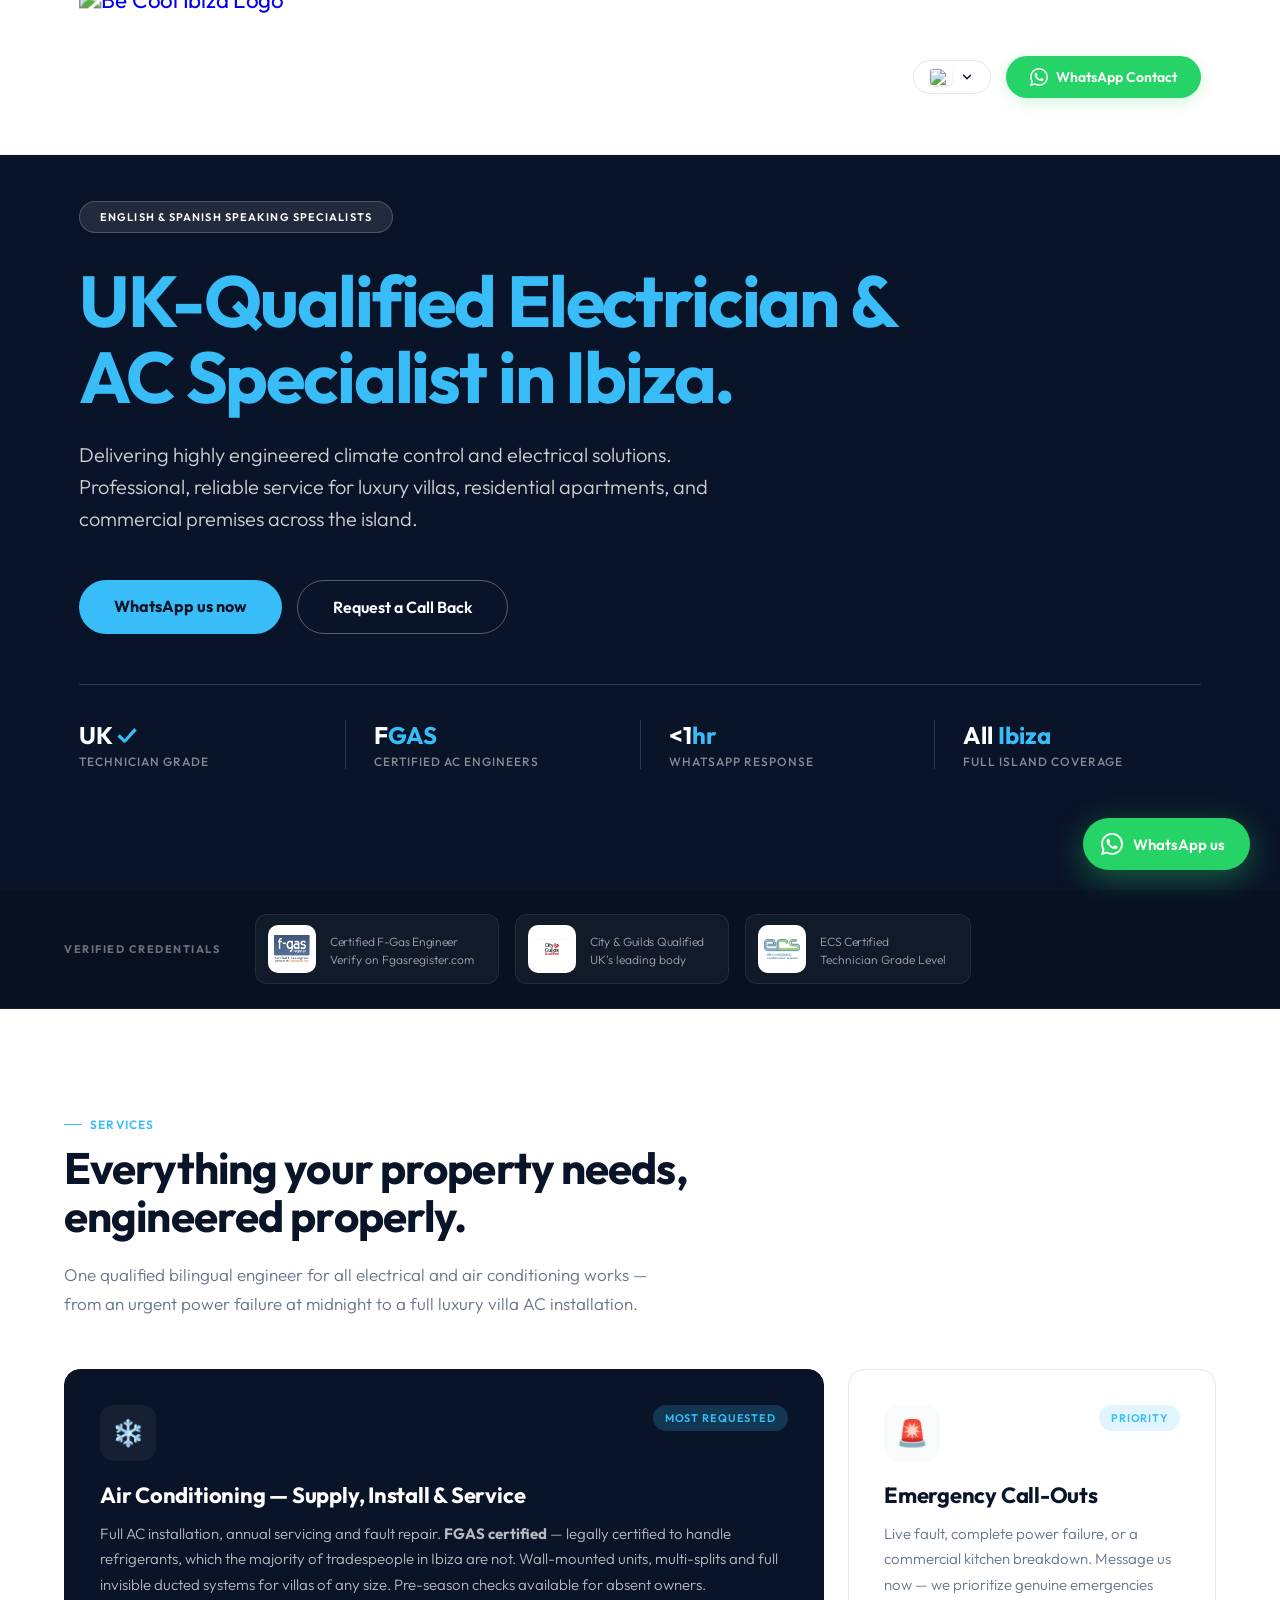
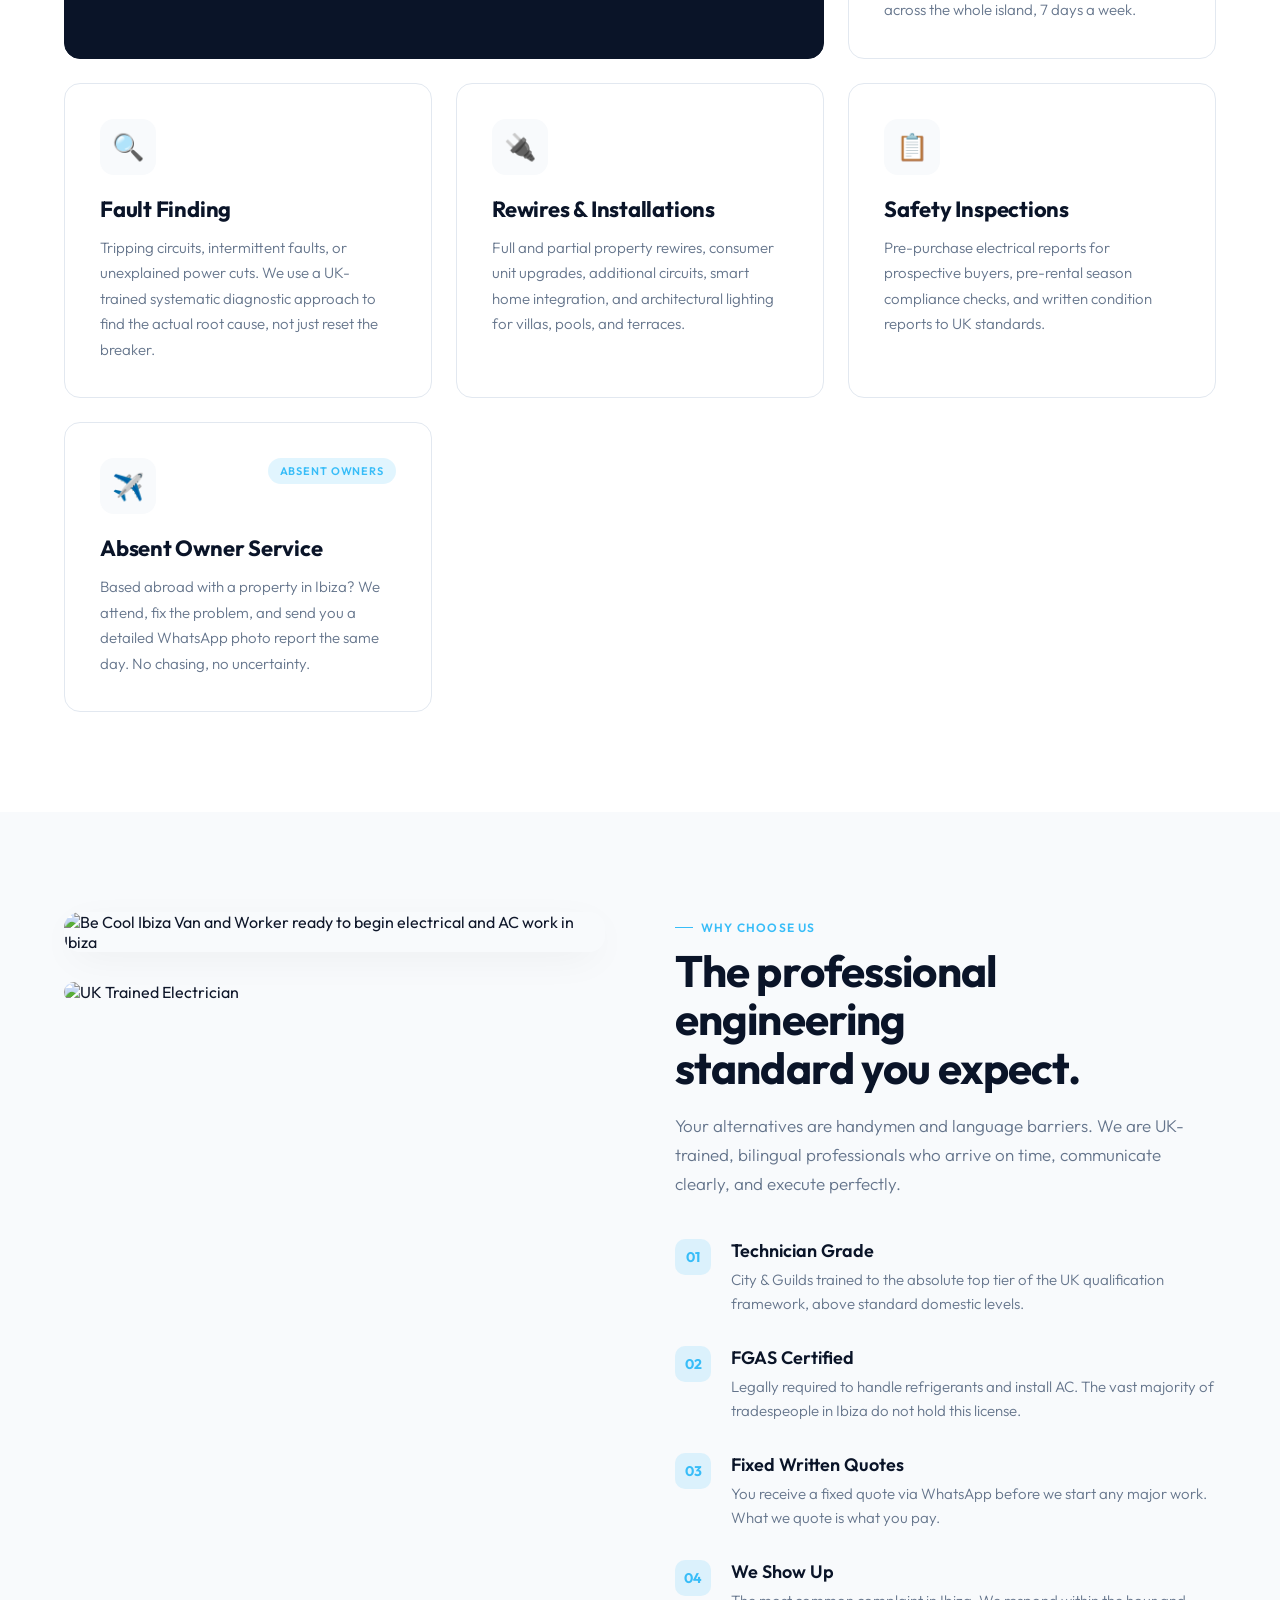
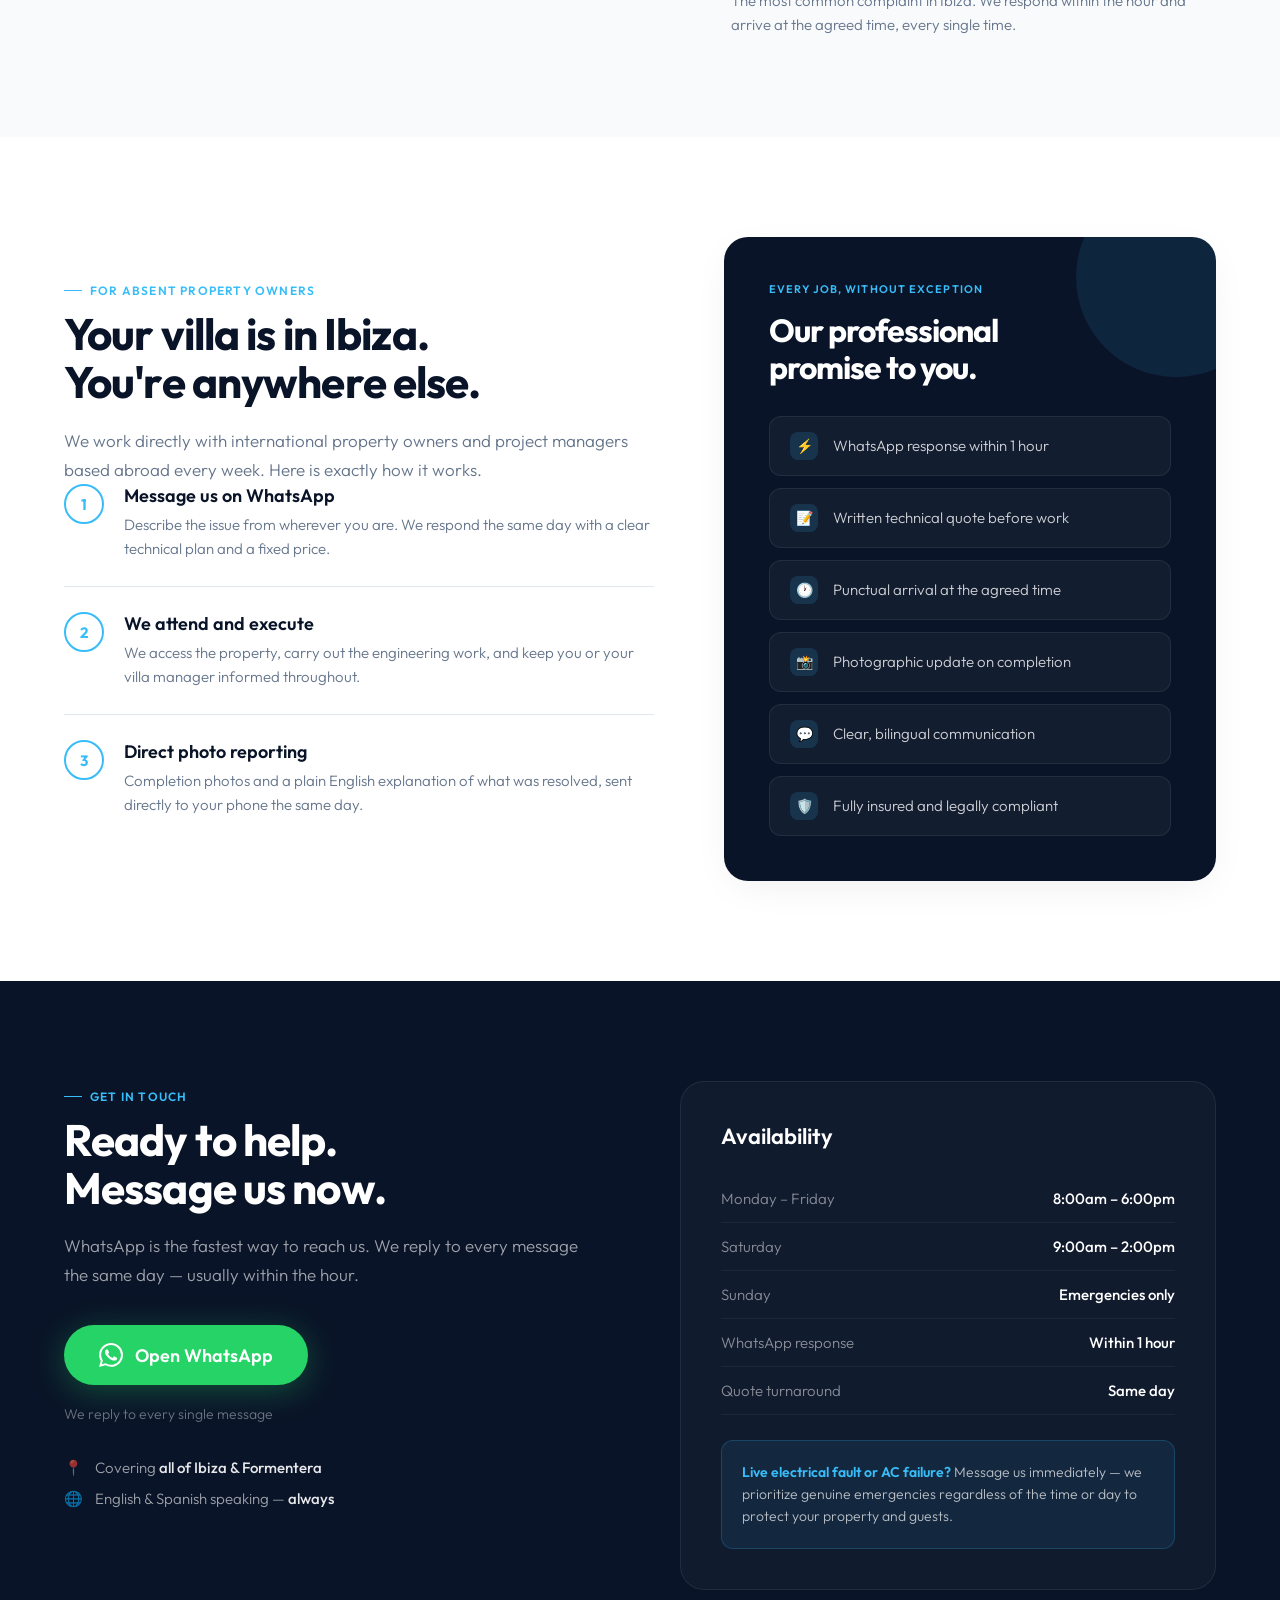
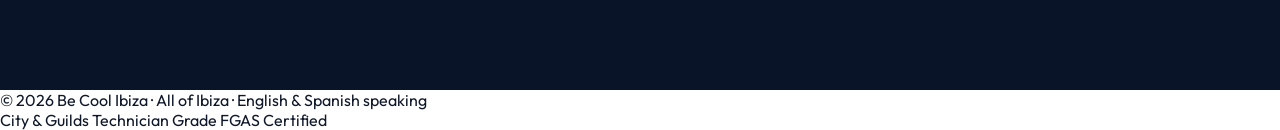
==== index.html @ 6aacf399 "Add files via upload" ====
<!DOCTYPE html>
<html lang="en">
<head>
<meta charset="UTF-8">
<meta name="viewport" content="width=device-width, initial-scale=1.0">
<meta name="description" content="UK-qualified electrician and FGAS-certified air conditioning specialist in Ibiza. English and Spanish speaking. Villas, apartments, commercial. Emergency call-outs 7 days.">
<title>Be Cool Ibiza | Professional AC & Electrical Specialists</title>
<link rel="icon" href="data:image/svg+xml,<svg xmlns=%22http://www.w3.org/2000/svg%22 viewBox=%220 0 100 100%22><text y=%22.9em%22 font-size=%2290%22>❄️</text></svg>">
<link rel="preconnect" href="https://fonts.googleapis.com">
<link rel="preconnect" href="https://fonts.gstatic.com" crossorigin>
<link href="https://fonts.googleapis.com/css2?family=Outfit:wght@300;400;500;600;700;800&display=swap" rel="stylesheet">
<style>
    *,*::before,*::after{box-sizing:border-box;margin:0;padding:0}
    :root{
        /* Premium Color Palette */
        --navy:#0A1428; 
        --blue:#1E3A8A; 
        --sky:#38BDF8; 
        --sky-light: rgba(56, 189, 248, 0.15);
        --wa:#25D366;
        --wa-dark:#1DAB56;
        --cr:#F8FAFC; 
        --tx:#0F172A; 
        --tm:#64748B; 
        --bd:#E2E8F0; 
        --r-lg: 16px;
        --sh:0 10px 40px -10px rgba(0,0,0,0.08);
    }
    html{scroll-behavior:smooth}
    body{font-family:'Outfit',sans-serif;background:#fff;color:var(--tx);-webkit-font-smoothing:antialiased;overflow-x:hidden}
    
    /* LANGUAGE TOGGLE LOGIC */
    .lang-en .es { display: none !important; }
    .lang-es .en { display: none !important; }
    
    /* Sleek Real-Image Language Dropdown */
    .lang-selector {
        position: relative;
        margin-right: 15px;
        font-size: 13px;
        font-weight: 600;
        color: var(--navy);
        user-select: none;
    }
    .lang-current {
        display: flex;
        align-items: center;
        gap: 8px;
        cursor: pointer;
        padding: 8px 16px;
        border-radius: 100px;
        border: 1px solid var(--bd);
        transition: 0.3s;
        background: transparent;
    }
    .lang-current:hover {
        background: var(--cr);
        border-color: var(--tm);
    }
    .flag-icon {
        width: 22px;
        height: 16px;
        object-fit: cover;
        border-radius: 3px;
        display: block;
        box-shadow: 0 1px 3px rgba(0,0,0,0.15);
    }
    .lang-current svg {
        width: 14px;
        height: 14px;
        transition: transform 0.3s;
    }
    .lang-selector.open .lang-current svg {
        transform: rotate(180deg);
    }
    .lang-options {
        position: absolute;
        top: calc(100% + 8px);
        right: 0;
        background: #fff;
        border: 1px solid var(--bd);
        border-radius: 12px;
        box-shadow: 0 10px 25px rgba(0,0,0,0.08);
        overflow: hidden;
        opacity: 0;
        pointer-events: none;
        transform: translateY(-10px);
        transition: all 0.3s cubic-bezier(0.16, 1, 0.3, 1);
        min-width: 135px;
        z-index: 300;
    }
    .lang-selector.open .lang-options {
        opacity: 1;
        pointer-events: auto;
        transform: translateY(0);
    }
    .lang-options div {
        padding: 12px 18px;
        cursor: pointer;
        transition: 0.2s;
        display: flex;
        align-items: center;
        gap: 10px;
        font-size: 14px;
    }
    .lang-options div:hover {
        background: var(--cr);
        color: var(--sky);
    }
    
    /* Clean Premium Header */
    nav{position:fixed;top:0;left:0;right:0;z-index:200;background:#FFFFFF;border-bottom:1px solid rgba(0,0,0,0.05)}
    .ni{max-width:1250px;margin:0 auto;display:flex;align-items:center;justify-content:space-between;padding:12px 5%}
    
    .lg{display:flex;align-items:center;text-decoration:none;}
    .logo-img {
        height: 130px; 
        width: auto; 
        object-fit: contain; 
        transform: scale(1.4); 
        transform-origin: left center;
    }
    
    .nr {display: flex; align-items: center;}
    .nw{display:flex;align-items:center;gap:8px;background:var(--wa);color:#fff;font-size:14px;font-weight:600;padding:12px 24px;border-radius:100px;text-decoration:none;transition:0.3s;box-shadow:0 4px 15px rgba(37,211,102,0.2)}
    .nw:hover{transform:translateY(-2px); box-shadow:0 6px 20px rgba(37,211,102,0.3)}

    /* Cinematic Hero */
    .hero{position:relative;min-height:90vh;display:flex;align-items:center;overflow:hidden;margin-top:80px;background:var(--navy)}
    .hbg{position:absolute;inset:0;background-image:url('image_aee2d7.png');background-size:cover;background-position:center}
    .hbg::after{content:'';position:absolute;inset:0;background:linear-gradient(to right, rgba(10,20,40,0.95) 0%, rgba(10,20,40,0.5) 100%)}
    .hc{position:relative;z-index:2;max-width:1250px;margin:0 auto;width:100%;padding:60px 5%}
    
    .pill{display:inline-flex;align-items:center;gap:10px;background:rgba(255,255,255,0.1);border:1px solid rgba(255,255,255,0.2);backdrop-filter:blur(10px);border-radius:100px;padding:8px 20px;font-size:11px;font-weight:600;letter-spacing:.1em;text-transform:uppercase;color:#fff;margin-bottom:30px}
    h1{font-size:clamp(40px,6vw,72px);font-weight:700;line-height:1.05;color:#fff;letter-spacing:-.03em;margin-bottom:24px;max-width:850px}
    h1 span{color:var(--sky)}
    .hs{font-size:20px;color:rgba(255,255,255,0.8);font-weight:300;max-width:650px;line-height:1.6;margin-bottom:45px}
    
    .hero-ctas {display: flex; gap: 15px; flex-wrap: wrap;}
    .btn-primary {background: var(--sky); color: var(--navy); padding: 16px 35px; border-radius: 100px; font-weight: 700; font-size: 16px; text-decoration: none; transition: 0.3s;}
    .btn-primary:hover {background: #fff; transform: translateY(-2px);}
    .btn-secondary {background: transparent; border: 1px solid rgba(255,255,255,0.3); color: #fff; padding: 16px 35px; border-radius: 100px; font-weight: 600; font-size: 16px; text-decoration: none; transition: 0.3s; cursor: pointer;}
    .btn-secondary:hover {background: rgba(255,255,255,0.1); border-color: #fff;}

    .hero-stats{display:flex;flex-wrap:wrap;border-top:1px solid rgba(255,255,255,0.15);padding-top:35px;margin-top:50px;}
    .hstat{flex:1;min-width:130px;padding-right:28px;margin-right:28px;border-right:1px solid rgba(255,255,255,0.15)}
    .hstat:last-child{border-right:none;margin-right:0;padding-right:0}
    .hstat-n{font-size:24px;font-weight:700;color:#fff;margin-bottom:4px}
    .hstat-n span{color:var(--sky)}
    .hstat-l{font-size:12px;color:rgba(255,255,255,0.5);text-transform: uppercase;letter-spacing: 1px;font-weight:500;}

    /* CREDENTIALS STRIP */
    .credentials-strip {
        background: #081121;
        border-bottom: 1px solid rgba(255,255,255,0.05);
        padding: 24px 5%;
    }
    .credentials-inner {
        max-width: 1250px;
        margin: 0 auto;
        display: flex;
        align-items: center;
        gap: 35px;
    }
    .cred-label {
        font-size: 11px;
        font-weight: 700;
        color: rgba(255,255,255,0.4);
        letter-spacing: 1.5px;
        text-transform: uppercase;
        flex-shrink: 0;
    }
    .cred-boxes {
        display: flex;
        gap: 16px;
        flex-wrap: wrap;
    }
    .cred-box {
        display: flex;
        align-items: center;
        gap: 14px;
        background: rgba(255,255,255,0.04);
        border: 1px solid rgba(255,255,255,0.08);
        border-radius: 12px;
        padding: 10px 24px 10px 12px;
        text-decoration: none;
        transition: 0.3s;
    }
    a.cred-box:hover {
        background: rgba(255,255,255,0.08);
        border-color: rgba(255,255,255,0.2);
    }
    .cred-icon-wrap {
        width: 48px;
        height: 48px;
        background: #fff;
        border-radius: 10px;
        display: flex;
        align-items: center;
        justify-content: center;
        overflow: hidden;
        padding: 6px;
        flex-shrink: 0;
    }
    .cred-icon-wrap img {
        width: 100%;
        height: 100%;
        object-fit: contain;
    }
    .cred-text {
        display: flex;
        flex-direction: column;
        justify-content: center;
    }
    .cred-text strong {
        color: #fff;
        font-size: 15px;
        font-weight: 700;
        margin-bottom: 2px;
        letter-spacing: -0.3px;
    }
    .cred-text span {
        color: rgba(255,255,255,0.6);
        font-size: 12px;
        font-weight: 300;
    }

    /* Sections */
    .section{padding:100px 5%}
    .section-inner{max-width:1250px;margin:0 auto}
    .stag{display:inline-flex;align-items:center;gap:8px;font-size:12px;font-weight:600;letter-spacing:.1em;text-transform:uppercase;color:var(--sky);margin-bottom:12px}
    .stag::before{content:'';width:18px;height:1px;background:var(--sky)}
    h2{font-size:clamp(32px,4vw,44px);font-weight:700;color:var(--navy);line-height:1.1;letter-spacing:-.02em;margin-bottom:20px}
    .slead{font-size:17px;color:var(--tm);font-weight:300;line-height:1.7;max-width:600px;margin-bottom:50px}

    /* Specific Services Grid */
    .services-grid{display:grid;grid-template-columns:repeat(auto-fit,minmax(300px,1fr));gap:24px}
    .scard{background:var(--white);border:1px solid var(--bd);border-radius:var(--r-lg);padding:35px;transition:border-color .3s,box-shadow .3s,transform .3s}
    .scard:hover{border-color:var(--sky);box-shadow:var(--sh);transform:translateY(-5px)}
    .scard.feature{background:var(--navy);border-color:var(--navy);grid-column:span 2}
    @media(max-width:750px){.scard.feature{grid-column:span 1}}
    .scard-top{display:flex;align-items:flex-start;justify-content:space-between;margin-bottom:20px}
    .sicon{width:56px;height:56px;border-radius:14px;display:flex;align-items:center;justify-content:center;font-size:26px;background:var(--cr)}
    .feature .sicon{background:rgba(255,255,255,0.05)}
    .sbadge{font-size:11px;font-weight:600;letter-spacing:.08em;text-transform:uppercase;padding:6px 12px;border-radius:20px;background:var(--sky-light);color:var(--sky);white-space:nowrap}
    .feature .sbadge{background:rgba(56, 189, 248, 0.2);color:var(--sky)}
    .scard-title{font-size:22px;font-weight:700;color:var(--navy);margin-bottom:12px;letter-spacing:-.01em}
    .feature .scard-title{color:#fff}
    .scard-desc{font-size:15px;color:var(--tm);line-height:1.7;font-weight:300}
    .feature .scard-desc{color:rgba(255,255,255,0.7)}

    /* Why Us / Expertise */
    .why-bg{background:var(--cr)}
    .why-grid{display:grid;grid-template-columns:1fr 1fr;gap:70px;align-items:center}
    @media(max-width:900px){.why-grid{grid-template-columns:1fr;gap:50px}}
    
    /* NEW STACKED IMAGES STYLING */
    .why-images {
        display: flex;
        flex-direction: column;
        gap: 30px;
        align-self: start;
    }
    .why-images img {
        width: 100%;
        height: auto;
        display: block;
        border-radius: var(--r-lg);
        box-shadow: var(--sh);
    }
    
    .why-list{display:flex;flex-direction:column;gap:30px;margin-top:40px}
    .witem{display:flex;gap:20px;align-items:flex-start}
    .wnum{width:36px;height:36px;border-radius:10px;flex-shrink:0;background:var(--sky-light);color:var(--sky);font-size:14px;font-weight:700;display:flex;align-items:center;justify-content:center}
    .wbody strong{display:block;font-size:18px;font-weight:600;color:var(--navy);margin-bottom:6px}
    .wbody p{font-size:15px;color:var(--tm);font-weight:300;line-height:1.6}

    /* Absent Owner Focus */
    .absent-grid{display:grid;grid-template-columns:1.2fr 1fr;gap:70px;align-items:center}
    @media(max-width:900px){.absent-grid{grid-template-columns:1fr;gap:50px}}
    .asteps{display:flex;flex-direction:column}
    .astep{display:flex;gap:20px;align-items:flex-start;padding:25px 0;border-bottom:1px solid var(--bd)}
    .astep:first-child{padding-top:0}
    .astep:last-child{border-bottom:none}
    .acirc{width:40px;height:40px;border-radius:50%;flex-shrink:0;background:var(--white);border:2px solid var(--sky);display:flex;align-items:center;justify-content:center;font-size:15px;font-weight:700;color:var(--sky)}
    .abody strong{display:block;font-size:18px;font-weight:600;color:var(--navy);margin-bottom:6px}
    .abody p{font-size:15px;color:var(--tm);font-weight:300;line-height:1.6}
    
    .absent-panel{background:var(--navy);border-radius:24px;padding:45px;position:relative;overflow:hidden;box-shadow:var(--sh)}
    .absent-panel::before{content:'';position:absolute;top:-60px;right:-60px;width:200px;height:200px;border-radius:50%;background:rgba(56, 189, 248, 0.1)}
    .aptag{font-size:11px;font-weight:600;letter-spacing:.1em;text-transform:uppercase;color:var(--sky);margin-bottom:16px}
    .absent-panel h3{font-size:32px;font-weight:700;color:#fff;line-height:1.15;margin-bottom:30px;letter-spacing:-1px;}
    .plist{display:flex;flex-direction:column;gap:12px}
    .pitem{display:flex;align-items:center;gap:15px;background:rgba(255,255,255,0.04);border:1px solid rgba(255,255,255,0.08);border-radius:12px;padding:15px 20px}
    .pcheck{width:28px;height:28px;border-radius:8px;flex-shrink:0;background:rgba(56, 189, 248, 0.15);display:flex;align-items:center;justify-content:center;font-size:14px;color:var(--sky)}
    .pitem span{font-size:15px;color:rgba(255,255,255,0.8);font-weight:300;}

    /* Contact & Timetable */
    .contact-section{background:var(--navy);padding:100px 5%}
    .contact-inner{max-width:1250px;margin:0 auto;display:grid;grid-template-columns:1fr 1fr;gap:80px;align-items:start}
    @media(max-width:900px){.contact-inner{grid-template-columns:1fr;gap:50px}}
    .contact-section h2{color:#fff}
    .contact-section .slead{color:rgba(255,255,255,0.6);margin-bottom:35px}
    .bigwa{display:inline-flex;align-items:center;gap:12px;background:var(--wa);color:#fff;font-size:18px;font-weight:600;padding:18px 35px;border-radius:50px;text-decoration:none;box-shadow:0 6px 32px rgba(37,211,102,.3);transition:0.3s;margin-bottom:20px}
    .bigwa:hover{background:var(--wa-dark);transform:translateY(-3px)}
    .bigwa svg{width:24px;height:24px}
    
    .cnote{font-size:14px;color:rgba(255,255,255,.4);margin-bottom:35px;font-weight:300;}
    .cdet{display:flex;align-items:center;gap:12px;font-size:15px;color:rgba(255,255,255,.6);margin-bottom:12px;font-weight:300;}
    .cdet strong{color:rgba(255,255,255,.9);font-weight:500;}
    
    .hbox{background:rgba(255,255,255,0.03);border:1px solid rgba(255,255,255,0.08);border-radius:24px;padding:40px;backdrop-filter:blur(10px)}
    .hbox h4{font-size:22px;font-weight:600;color:#fff;margin-bottom:25px}
    .hrow{display:flex;justify-content:space-between;font-size:15px;padding:14px 0;border-bottom:1px solid rgba(255,255,255,0.05);font-weight:300;}
    .hrow:last-of-type{border-bottom:none}
    .hrow .day{color:rgba(255,255,255,0.5)}
    .hrow .time{color:#fff;font-weight:500}
    .ebox{margin-top:25px;padding:20px;background:rgba(56, 189, 248, 0.08);border:1px solid rgba(56, 189, 248, 0.2);border-radius:12px;font-size:14px;color:rgba(255,255,255,0.7);line-height:1.6;font-weight:300;}
    .ebox strong{color:var(--sky);font-weight:600;}

    /* Floating WhatsApp */
    .float{position:fixed;bottom:30px;right:30px;z-index:300;display:flex;align-items:center;gap:10px;background:var(--wa);color:#fff;font-size:15px;font-weight:600;padding:15px 25px 15px 18px;border-radius:50px;text-decoration:none;box-shadow:0 8px 30px rgba(37,211,102,.4);animation:popin .6s 1.5s both cubic-bezier(.175,.885,.32,1.275);transition:0.3s}
    .float:hover{transform:translateY(-3px) scale(1.02)}
    .float svg{width:22px;height:22px}
    @keyframes popin{from{transform:scale(0);opacity:0}to{transform:scale(1);opacity:1}}
    
    /* CALLBACK MODAL STYLES */
    .modal-overlay {
        position: fixed; inset: 0; background: rgba(10, 20, 40, 0.8); z-index: 9999;
        display: flex; align-items: center; justify-content: center; padding: 20px;
        opacity: 0; pointer-events: none; transition: opacity 0.3s ease; backdrop-filter: blur(5px);
    }
    .modal-overlay.active { opacity: 1; pointer-events: auto; }
    .modal-content {
        background: #fff; border-radius: 24px; padding: 40px; width: 100%; max-width: 500px;
        position: relative; transform: translateY(20px); transition: transform 0.3s ease;
        box-shadow: 0 25px 50px -12px rgba(0, 0, 0, 0.25);
    }
    .modal-overlay.active .modal-content { transform: translateY(0); }
    .modal-close {
        position: absolute; top: 20px; right: 20px; background: rgba(0,0,0,0.05); border: none;
        width: 36px; height: 36px; border-radius: 50%; display: flex; align-items: center;
        justify-content: center; cursor: pointer; transition: 0.2s; color: var(--tx);
    }
    .modal-close:hover { background: rgba(0,0,0,0.1); }
    .modal-title { font-size: 26px; font-weight: 700; color: var(--navy); margin-bottom: 8px; letter-spacing: -0.5px;}
    .modal-sub { font-size: 15px; color: var(--tm); margin-bottom: 25px; font-weight: 300; line-height: 1.5;}
    .fm-group { margin-bottom: 18px; }
    .fm-label { display: block; font-size: 12px; font-weight: 700; color: var(--navy); margin-bottom: 8px; text-transform: uppercase; letter-spacing: 0.5px;}
    .fm-input, .fm-textarea {
        width: 100%; padding: 14px 16px; border: 1px solid var(--bd); border-radius: 12px;
        font-family: inherit; font-size: 15px; color: var(--tx); background: var(--cr); transition: 0.3s;
    }
    .fm-input:focus, .fm-textarea:focus {
        outline: none; border-color: var(--sky); background: #fff; box-shadow: 0 0 0 4px var(--sky-light);
    }
    .fm-textarea { resize: vertical; min-height: 100px; }
    .fm-submit {
        width: 100%; background: var(--navy); color: #fff; border: none; padding: 16px;
        border-radius: 100px; font-size: 16px; font-weight: 700; cursor: pointer; transition: 0.3s;
        margin-top: 10px;
    }
    .fm-submit:hover { background: var(--sky); color: var(--navy); transform: translateY(-2px); box-shadow: 0 10px 20px rgba(56, 189, 248, 0.2); }
    @media(max-width: 640px){ .modal-content { padding: 30px 20px; } }

    @media(max-width:950px){
        .credentials-inner {
            flex-direction: column;
            align-items: flex-start;
            gap: 20px;
        }
    }
    
   @media(max-width:768px){
      /* Make language selector visible and compact for mobile */
      .lang-selector { margin-right: 10px; }
      .lang-current { padding: 8px 10px; gap: 4px; }
      
      /* Hide the text in the top WhatsApp button so everything fits nicely */
      .nw span { display: none !important; }
      .nw { padding: 12px; }
      
      /* Floating button mobile styles */
      .flbl{display:none}
      .float{padding:16px;border-radius:50%;bottom:20px;right:20px;}
    }
    @media(max-width:640px){
      .logo-img {height: 90px; transform: scale(1.2);}
      .hero-stats{flex-direction:column}
      .hstat{border-right:none;border-bottom:1px solid rgba(255,255,255,0.15);padding:15px 0;margin:0}
      .hstat:last-child{border-bottom:none}
    }
</style>
</head>

<body class="lang-en">

<nav>
  <div class="ni">
    <a class="lg" href="#">
      <img src="logo.png" alt="Be Cool Ibiza Logo" class="logo-img">
    </a>
    <div class="nr">
      
      <div class="lang-selector" id="langSelector">
        <div class="lang-current" onclick="toggleLangMenu(event)">
          <span class="en"><img src="https://flagcdn.com/w40/gb.png" alt="UK Flag" class="flag-icon"></span>
          <span class="es"><img src="https://flagcdn.com/w40/es.png" alt="Spain Flag" class="flag-icon"></span>
          <svg viewBox="0 0 24 24" fill="none" stroke="currentColor" stroke-width="2.5" stroke-linecap="round" stroke-linejoin="round">
            <polyline points="6 9 12 15 18 9"></polyline>
          </svg>
        </div>
        <div class="lang-options">
          <div onclick="setLanguage('en')"><img src="https://flagcdn.com/w40/gb.png" alt="UK" class="flag-icon"> English</div>
          <div onclick="setLanguage('es')"><img src="https://flagcdn.com/w40/es.png" alt="Spain" class="flag-icon"> Español</div>
        </div>
      </div>
      
      <a class="nw" href="https://wa.me/34637157722">
        <svg viewBox="0 0 24 24" fill="currentColor" width="18" height="18"><path d="M17.472 14.382c-.297-.149-1.758-.867-2.03-.967-.273-.099-.471-.148-.67.15-.197.297-.767.966-.94 1.164-.173.199-.347.223-.644.075-.297-.15-1.255-.463-2.39-1.475-.883-.788-1.48-1.761-1.653-2.059-.173-.297-.018-.458.13-.606.134-.133.298-.347.446-.52.149-.174.198-.298.298-.497.099-.198.05-.371-.025-.52-.075-.149-.669-1.612-.916-2.207-.242-.579-.487-.5-.669-.51-.173-.008-.371-.01-.57-.01-.198 0-.52.074-.792.372-.272.297-1.04 1.016-1.04 2.479 0 1.462 1.065 2.875 1.213 3.074.149.198 2.096 3.2 5.077 4.487.709.306 1.262.489 1.694.625.712.227 1.36.195 1.871.118.571-.085 1.758-.719 2.006-1.413.248-.694.248-1.289.173-1.413-.074-.124-.272-.198-.57-.347m-5.421 7.403h-.004a9.87 9.87 0 01-5.031-1.378l-.361-.214-3.741.982.998-3.648-.235-.374a9.86 9.86 0 01-1.51-5.26c.001-5.45 4.436-9.884 9.888-9.884 2.64 0 5.122 1.03 6.988 2.898a9.825 9.825 0 012.893 6.994c-.003 5.45-4.437 9.884-9.885 9.884m8.413-18.297A11.815 11.815 0 0012.05 0C5.495 0 .16 5.335.157 11.892c0 2.096.547 4.142 1.588 5.945L.057 24l6.305-1.654a11.882 11.882 0 005.683 1.448h.005c6.554 0 11.89-5.335 11.893-11.893a11.821 11.821 0 00-3.48-8.413Z"/></svg>
        <span class="en">WhatsApp Contact</span><span class="es">Contactar</span>
      </a>
    </div>
  </div>
</nav>

<div class="hero">
  <div class="hbg"></div>
  <div class="hc">
    <div class="pill">
      <span class="en">English &amp; Spanish Speaking Specialists</span>
      <span class="es">Especialistas bilingües (Inglés y Español)</span>
    </div>
    
    <h1>
      <span class="en">UK-Qualified Electrician &amp;<br><span>AC Specialist</span> in Ibiza.</span>
      <span class="es">Electricista Cualificado (UK) &amp;<br><span>Especialista en AC</span> en Ibiza.</span>
    </h1>
    
    <p class="hs">
      <span class="en">Delivering highly engineered climate control and electrical solutions. Professional, reliable service for luxury villas, residential apartments, and commercial premises across the island.</span>
      <span class="es">Ofrecemos soluciones eléctricas y de climatización de alta ingeniería. Servicio profesional y fiable para villas de lujo, apartamentos residenciales y locales comerciales en toda la isla.</span>
    </p>
    
    <div class="hero-ctas">
      <a class="btn-primary" href="https://wa.me/34637157722">
        <span class="en">WhatsApp us now</span><span class="es">Escríbanos por WhatsApp</span>
      </a>
      
      <a class="btn-secondary" href="#" onclick="openModal(event)">
        <span class="en">Request a Call Back</span><span class="es">Solicitar Presupuesto</span>
      </a>
    </div>
    
    <div class="hero-stats">
      <div class="hstat"><div class="hstat-n">UK <span>✓</span></div><div class="hstat-l"><span class="en">Technician Grade</span><span class="es">Grado Técnico (UK)</span></div></div>
      <div class="hstat"><div class="hstat-n">F<span>GAS</span></div><div class="hstat-l"><span class="en">Certified AC Engineers</span><span class="es">Técnicos Certificados</span></div></div>
      <div class="hstat"><div class="hstat-n">&lt;1<span>hr</span></div><div class="hstat-l"><span class="en">WhatsApp Response</span><span class="es">Respuesta Rápida</span></div></div>
      <div class="hstat"><div class="hstat-n">All<span> Ibiza</span></div><div class="hstat-l"><span class="en">Full Island Coverage</span><span class="es">Cobertura Total</span></div></div>
    </div>
  </div>
</div>

<div class="credentials-strip">
  <div class="credentials-inner">
    <div class="cred-label">
      <span class="en">VERIFIED CREDENTIALS</span>
      <span class="es">CREDENCIALES VERIFICADAS</span>
    </div>
    <div class="cred-boxes">
      
      <a href="https://www.fgasregister.com/" target="_blank" rel="noopener" class="cred-box">
        <div class="cred-icon-wrap">
          <img src="f-gas-sticker-resized.jpg" alt="F-Gas Register">
        </div>
        <div class="cred-text">
          <strong>
            <span class="en">Certified F-Gas Engineer</span>
            <span class="es">Ingeniero F-Gas Certificado</span>
          </strong>
          <span>
            <span class="en">Verify on Fgasregister.com</span>
            <span class="es">Verificar en Fgasregister.com</span>
          </span>
        </div>
      </a>

      <div class="cred-box">
        <div class="cred-icon-wrap">
          <img src="Screenshot 2026-04-02 095130.png" alt="City & Guilds">
        </div>
        <div class="cred-text">
          <strong>
            <span class="en">City &amp; Guilds Qualified</span>
            <span class="es">Cualificado por City &amp; Guilds</span>
          </strong>
          <span>
            <span class="en">UK's leading body</span>
            <span class="es">Organismo líder en UK</span>
          </span>
        </div>
      </div>

      <div class="cred-box">
        <div class="cred-icon-wrap">
          <img src="ecs-logo.jpg" alt="ECS">
        </div>
        <div class="cred-text">
          <strong>
            <span class="en">ECS Certified</span>
            <span class="es">Certificado ECS</span>
          </strong>
          <span>
            <span class="en">Technician Grade Level</span>
            <span class="es">Nivel Grado Técnico</span>
          </span>
        </div>
      </div>
      
    </div>
  </div>
</div>

<div class="section" id="services">
  <div class="section-inner">
    <div class="stag r">
      <span class="en">Services</span><span class="es">Servicios</span>
    </div>
    
    <h2 class="r">
      <span class="en">Everything your property needs,<br>engineered properly.</span>
      <span class="es">Todo lo que su propiedad necesita,<br>diseñado correctamente.</span>
    </h2>
    
    <p class="slead r">
      <span class="en">One qualified bilingual engineer for all electrical and air conditioning works — from an urgent power failure at midnight to a full luxury villa AC installation.</span>
      <span class="es">Un ingeniero bilingüe cualificado para todos los trabajos eléctricos y de aire acondicionado — desde un fallo de energía urgente a medianoche hasta la instalación completa de AC en una villa de lujo.</span>
    </p>
    
    <div class="services-grid">
      <div class="scard feature r">
        <div class="scard-top">
          <div class="sicon">❄️</div>
          <span class="sbadge"><span class="en">Most requested</span><span class="es">Más solicitado</span></span>
        </div>
        <div class="scard-title">
          <span class="en">Air Conditioning — Supply, Install &amp; Service</span>
          <span class="es">Aire Acondicionado — Instalación y Mantenimiento</span>
        </div>
        <p class="scard-desc">
          <span class="en">Full AC installation, annual servicing and fault repair. <strong>FGAS certified</strong> — legally certified to handle refrigerants, which the majority of tradespeople in Ibiza are not. Wall-mounted units, multi-splits and full invisible ducted systems for villas of any size. Pre-season checks available for absent owners.</span>
          <span class="es">Instalación completa de AC, mantenimiento anual y reparación de averías. <strong>Certificación FGAS</strong> — autorizados legalmente para manipular gases refrigerantes. Unidades de pared, multi-splits y sistemas de conductos invisibles para villas de cualquier tamaño.</span>
        </p>
      </div>
      
      <div class="scard r d1">
        <div class="scard-top">
          <div class="sicon">🚨</div>
          <span class="sbadge"><span class="en">Priority</span><span class="es">Prioridad</span></span>
        </div>
        <div class="scard-title">
          <span class="en">Emergency Call-Outs</span><span class="es">Avisos de Emergencia</span>
        </div>
        <p class="scard-desc">
          <span class="en">Live fault, complete power failure, or a commercial kitchen breakdown. Message us now — we prioritize genuine emergencies across the whole island, 7 days a week.</span>
          <span class="es">Fallos en curso, cortes de energía totales o averías en cocinas comerciales. Escríbanos ahora — damos prioridad a las emergencias genuinas en toda la isla, los 7 días de la semana.</span>
        </p>
      </div>
      
      <div class="scard r d2">
        <div class="scard-top"><div class="sicon">🔍</div></div>
        <div class="scard-title">
          <span class="en">Fault Finding</span><span class="es">Detección de Averías</span>
        </div>
        <p class="scard-desc">
          <span class="en">Tripping circuits, intermittent faults, or unexplained power cuts. We use a UK-trained systematic diagnostic approach to find the actual root cause, not just reset the breaker.</span>
          <span class="es">Cortocircuitos, fallos intermitentes o cortes de luz inexplicables. Utilizamos un enfoque de diagnóstico sistemático para encontrar la causa raíz real, no solo para reactivar el diferencial.</span>
        </p>
      </div>
      
      <div class="scard r">
        <div class="scard-top"><div class="sicon">🔌</div></div>
        <div class="scard-title">
          <span class="en">Rewires &amp; Installations</span><span class="es">Instalaciones y Cableado</span>
        </div>
        <p class="scard-desc">
          <span class="en">Full and partial property rewires, consumer unit upgrades, additional circuits, smart home integration, and architectural lighting for villas, pools, and terraces.</span>
          <span class="es">Recableado total y parcial de propiedades, actualizaciones de cuadros eléctricos, circuitos adicionales, integración de domótica e iluminación arquitectónica para villas y terrazas.</span>
        </p>
      </div>
      
      <div class="scard r d1">
        <div class="scard-top"><div class="sicon">📋</div></div>
        <div class="scard-title">
          <span class="en">Safety Inspections</span><span class="es">Inspecciones de Seguridad</span>
        </div>
        <p class="scard-desc">
          <span class="en">Pre-purchase electrical reports for prospective buyers, pre-rental season compliance checks, and written condition reports to UK standards.</span>
          <span class="es">Informes eléctricos previos a la compra para futuros propietarios, controles de cumplimiento de seguridad previos a la temporada de alquiler e informes de estado por escrito.</span>
        </p>
      </div>
      
      <div class="scard r d2">
        <div class="scard-top">
          <div class="sicon">✈️</div>
          <span class="sbadge"><span class="en">Absent owners</span><span class="es">Propietarios Ausentes</span></span>
        </div>
        <div class="scard-title">
          <span class="en">Absent Owner Service</span><span class="es">Gestión a Distancia</span>
        </div>
        <p class="scard-desc">
          <span class="en">Based abroad with a property in Ibiza? We attend, fix the problem, and send you a detailed WhatsApp photo report the same day. No chasing, no uncertainty.</span>
          <span class="es">¿Reside en el extranjero pero tiene una propiedad en Ibiza? Asistimos, solucionamos el problema y le enviamos un informe detallado con fotos por WhatsApp el mismo día.</span>
        </p>
      </div>
    </div>
  </div>
</div>

<div class="section why-bg">
  <div class="section-inner">
    <div class="why-grid">
      
      <div class="why-images r">
        <img src="Gemini_Generated_Image_c1wh2rc1wh2rc1wh.png" alt="Be Cool Ibiza Van and Worker ready to begin electrical and AC work in Ibiza" loading="lazy">
        <img src="shic81.png" alt="UK Trained Electrician" loading="lazy">
      </div>
      
      <div>
        <div class="stag r">
          <span class="en">Why choose us</span><span class="es">Por qué elegirnos</span>
        </div>
        <h2 class="r">
          <span class="en">The professional engineering<br>standard you expect.</span>
          <span class="es">El estándar de ingeniería<br>profesional que usted espera.</span>
        </h2>
        <p class="slead r" style="margin-bottom:0">
          <span class="en">Your alternatives are handymen and language barriers. We are UK-trained, bilingual professionals who arrive on time, communicate clearly, and execute perfectly.</span>
          <span class="es">Sus alternativas son personal no cualificado y barreras lingüísticas. Somos profesionales bilingües formados en Reino Unido que llegan a tiempo, se comunican claramente y ejecutan a la perfección.</span>
        </p>
        <div class="why-list">
          <div class="witem r">
            <div class="wnum">01</div>
            <div class="wbody">
              <strong><span class="en">Technician Grade</span><span class="es">Alta Cualificación</span></strong>
              <p><span class="en">City &amp; Guilds trained to the absolute top tier of the UK qualification framework, above standard domestic levels.</span><span class="es">Formación City &amp; Guilds en el nivel más alto del marco de cualificaciones del Reino Unido, superior a los niveles domésticos estándar.</span></p>
            </div>
          </div>
          <div class="witem r d1">
            <div class="wnum">02</div>
            <div class="wbody">
              <strong><span class="en">FGAS Certified</span><span class="es">Certificación FGAS</span></strong>
              <p><span class="en">Legally required to handle refrigerants and install AC. The vast majority of tradespeople in Ibiza do not hold this license.</span><span class="es">Obligatorio por ley para manipular refrigerantes e instalar AC. La gran mayoría de los técnicos en Ibiza no poseen esta licencia.</span></p>
            </div>
          </div>
          <div class="witem r d2">
            <div class="wnum">03</div>
            <div class="wbody">
              <strong><span class="en">Fixed Written Quotes</span><span class="es">Presupuestos Fijos</span></strong>
              <p><span class="en">You receive a fixed quote via WhatsApp before we start any major work. What we quote is what you pay.</span><span class="es">Usted recibe un presupuesto fijo por WhatsApp antes de comenzar cualquier trabajo importante. Lo que presupuestamos es lo que paga.</span></p>
            </div>
          </div>
          <div class="witem r d3">
            <div class="wnum">04</div>
            <div class="wbody">
              <strong><span class="en">We Show Up</span><span class="es">Puntualidad Absoluta</span></strong>
              <p><span class="en">The most common complaint in Ibiza. We respond within the hour and arrive at the agreed time, every single time.</span><span class="es">La queja más común en Ibiza. Respondemos en menos de una hora y llegamos a la hora acordada, siempre.</span></p>
            </div>
          </div>
        </div>
      </div>
    </div>
  </div>
</div>

<div class="section" id="absent">
  <div class="section-inner">
    <div class="absent-grid">
      <div>
        <div class="stag r">
          <span class="en">For absent property owners</span><span class="es">Para propietarios ausentes</span>
        </div>
        <h2 class="r">
          <span class="en">Your villa is in Ibiza.<br>You're anywhere else.</span>
          <span class="es">Su villa está en Ibiza.<br>Usted está en otro lugar.</span>
        </h2>
        <p class="slead r" style="margin-bottom:0">
          <span class="en">We work directly with international property owners and project managers based abroad every week. Here is exactly how it works.</span>
          <span class="es">Trabajamos directamente con propietarios internacionales y gestores de proyectos en el extranjero cada semana. Así es exactamente como funciona.</span>
        </p>
        <div class="asteps">
          <div class="astep r">
            <div class="acirc">1</div>
            <div class="abody">
              <strong><span class="en">Message us on WhatsApp</span><span class="es">Escríbanos por WhatsApp</span></strong>
              <p><span class="en">Describe the issue from wherever you are. We respond the same day with a clear technical plan and a fixed price.</span><span class="es">Describa el problema desde donde esté. Respondemos el mismo día con un plan técnico claro y un precio fijo.</span></p>
            </div>
          </div>
          <div class="astep r">
            <div class="acirc">2</div>
            <div class="abody">
              <strong><span class="en">We attend and execute</span><span class="es">Asistimos y ejecutamos</span></strong>
              <p><span class="en">We access the property, carry out the engineering work, and keep you or your villa manager informed throughout.</span><span class="es">Accedemos a la propiedad, realizamos el trabajo y le mantenemos informado en todo momento.</span></p>
            </div>
          </div>
          <div class="astep r">
            <div class="acirc">3</div>
            <div class="abody">
              <strong><span class="en">Direct photo reporting</span><span class="es">Reporte directo con fotos</span></strong>
              <p><span class="en">Completion photos and a plain English explanation of what was resolved, sent directly to your phone the same day.</span><span class="es">Fotos del trabajo terminado y una explicación clara de lo resuelto, enviadas directamente a su teléfono el mismo día.</span></p>
            </div>
          </div>
        </div>
      </div>
      <div class="absent-panel r">
        <div class="aptag">
          <span class="en">Every job, without exception</span><span class="es">En cada trabajo, sin excepción</span>
        </div>
        <h3>
          <span class="en">Our professional<br>promise to you.</span>
          <span class="es">Nuestro compromiso<br>profesional.</span>
        </h3>
        <div class="plist">
          <div class="pitem"><div class="pcheck">⚡</div><span><span class="en">WhatsApp response within 1 hour</span><span class="es">Respuesta por WhatsApp en 1 hora</span></span></div>
          <div class="pitem"><div class="pcheck">📝</div><span><span class="en">Written technical quote before work</span><span class="es">Presupuesto técnico antes de empezar</span></span></div>
          <div class="pitem"><div class="pcheck">🕐</div><span><span class="en">Punctual arrival at the agreed time</span><span class="es">Llegada puntual a la hora acordada</span></span></div>
          <div class="pitem"><div class="pcheck">📸</div><span><span class="en">Photographic update on completion</span><span class="es">Reporte fotográfico al finalizar</span></span></div>
          <div class="pitem"><div class="pcheck">💬</div><span><span class="en">Clear, bilingual communication</span><span class="es">Comunicación clara y bilingüe</span></span></div>
          <div class="pitem"><div class="pcheck">🛡️</div><span><span class="en">Fully insured and legally compliant</span><span class="es">Totalmente asegurado y legal</span></span></div>
        </div>
      </div>
    </div>
  </div>
</div>

<div class="contact-section" id="contact">
  <div class="contact-inner">
    <div>
      <div class="stag r">
        <span class="en">Get in touch</span><span class="es">Contáctenos</span>
      </div>
      <h2 class="r">
        <span class="en">Ready to help.<br>Message us now.</span>
        <span class="es">Listos para ayudar.<br>Escríbanos ahora.</span>
      </h2>
      <p class="slead r">
        <span class="en">WhatsApp is the fastest way to reach us. We reply to every message the same day — usually within the hour.</span>
        <span class="es">WhatsApp es la forma más rápida de contactarnos. Respondemos a todos los mensajes el mismo día — normalmente en menos de una hora.</span>
      </p>
      
      <a class="bigwa r" href="https://wa.me/34637157722">
        <svg viewBox="0 0 24 24" fill="currentColor"><path d="M17.472 14.382c-.297-.149-1.758-.867-2.03-.967-.273-.099-.471-.148-.67.15-.197.297-.767.966-.94 1.164-.173.199-.347.223-.644.075-.297-.15-1.255-.463-2.39-1.475-.883-.788-1.48-1.761-1.653-2.059-.173-.297-.018-.458.13-.606.134-.133.298-.347.446-.52.149-.174.198-.298.298-.497.099-.198.05-.371-.025-.52-.075-.149-.669-1.612-.916-2.207-.242-.579-.487-.5-.669-.51-.173-.008-.371-.01-.57-.01-.198 0-.52.074-.792.372-.272.297-1.04 1.016-1.04 2.479 0 1.462 1.065 2.875 1.213 3.074.149.198 2.096 3.2 5.077 4.487.709.306 1.262.489 1.694.625.712.227 1.36.195 1.871.118.571-.085 1.758-.719 2.006-1.413.248-.694.248-1.289.173-1.413-.074-.124-.272-.198-.57-.347m-5.421 7.403h-.004a9.87 9.87 0 01-5.031-1.378l-.361-.214-3.741.982.998-3.648-.235-.374a9.86 9.86 0 01-1.51-5.26c.001-5.45 4.436-9.884 9.888-9.884 2.64 0 5.122 1.03 6.988 2.898a9.825 9.825 0 012.893 6.994c-.003 5.45-4.437 9.884-9.885 9.884m8.413-18.297A11.815 11.815 0 0012.05 0C5.495 0 .16 5.335.157 11.892c0 2.096.547 4.142 1.588 5.945L.057 24l6.305-1.654a11.882 11.882 0 005.683 1.448h.005c6.554 0 11.89-5.335 11.893-11.893a11.821 11.821 0 00-3.48-8.413Z"/></svg>
        <span class="en">Open WhatsApp</span><span class="es">Abrir WhatsApp</span>
      </a>
      
      <p class="cnote r">
        <span class="en">We reply to every single message</span><span class="es">Respondemos a todos los mensajes</span>
      </p>
      <div class="cdet r">📍 <span><span class="en">Covering <strong>all of Ibiza & Formentera</strong></span><span class="es">Cubriendo <strong>toda Ibiza y Formentera</strong></span></span></div>
      <div class="cdet r">🌐 <span><span class="en">English &amp; Spanish speaking — <strong>always</strong></span><span class="es">Hablamos inglés y español — <strong>siempre</strong></span></span></div>
    </div>
    
    <div class="hbox r">
      <h4><span class="en">Availability</span><span class="es">Disponibilidad</span></h4>
      <div class="hrow">
        <span class="day"><span class="en">Monday – Friday</span><span class="es">Lunes – Viernes</span></span>
        <span class="time">8:00am – 6:00pm</span>
      </div>
      <div class="hrow">
        <span class="day"><span class="en">Saturday</span><span class="es">Sábado</span></span>
        <span class="time">9:00am – 2:00pm</span>
      </div>
      <div class="hrow">
        <span class="day"><span class="en">Sunday</span><span class="es">Domingo</span></span>
        <span class="time"><span class="en">Emergencies only</span><span class="es">Solo emergencias</span></span>
      </div>
      <div class="hrow">
        <span class="day"><span class="en">WhatsApp response</span><span class="es">Respuesta WhatsApp</span></span>
        <span class="time"><span class="en">Within 1 hour</span><span class="es">En 1 hora</span></span>
      </div>
      <div class="hrow">
        <span class="day"><span class="en">Quote turnaround</span><span class="es">Entrega de presupuesto</span></span>
        <span class="time"><span class="en">Same day</span><span class="es">El mismo día</span></span>
      </div>
      
      <div class="ebox">
        <span class="en"><strong>Live electrical fault or AC failure?</strong> Message us immediately — we prioritize genuine emergencies regardless of the time or day to protect your property and guests.</span>
        <span class="es"><strong>¿Fallo eléctrico o de AC en curso?</strong> Escríbanos inmediatamente — damos prioridad a las verdaderas emergencias sin importar la hora o el día para proteger su propiedad.</span>
      </div>
    </div>
  </div>
</div>

<footer>
  <p>
    <span class="en">© 2026 Be Cool Ibiza · All of Ibiza · English &amp; Spanish speaking</span>
    <span class="es">© 2026 Be Cool Ibiza · Toda Ibiza · Hablamos Inglés y Español</span>
  </p>
  <div class="fcreds">
    <span class="fcred">City &amp; Guilds</span>
    <span class="fcred"><span class="en">Technician Grade</span><span class="es">Grado Técnico</span></span>
    <span class="fcred">FGAS Certified</span>
  </div>
</footer>

<a class="float" href="https://wa.me/34637157722">
  <svg viewBox="0 0 24 24" fill="currentColor"><path d="M17.472 14.382c-.297-.149-1.758-.867-2.03-.967-.273-.099-.471-.148-.67.15-.197.297-.767.966-.94 1.164-.173.199-.347.223-.644.075-.297-.15-1.255-.463-2.39-1.475-.883-.788-1.48-1.761-1.653-2.059-.173-.297-.018-.458.13-.606.134-.133.298-.347.446-.52.149-.174.198-.298.298-.497.099-.198.05-.371-.025-.52-.075-.149-.669-1.612-.916-2.207-.242-.579-.487-.5-.669-.51-.173-.008-.371-.01-.57-.01-.198 0-.52.074-.792.372-.272.297-1.04 1.016-1.04 2.479 0 1.462 1.065 2.875 1.213 3.074.149.198 2.096 3.2 5.077 4.487.709.306 1.262.489 1.694.625.712.227 1.36.195 1.871.118.571-.085 1.758-.719 2.006-1.413.248-.694.248-1.289.173-1.413-.074-.124-.272-.198-.57-.347m-5.421 7.403h-.004a9.87 9.87 0 01-5.031-1.378l-.361-.214-3.741.982.998-3.648-.235-.374a9.86 9.86 0 01-1.51-5.26c.001-5.45 4.436-9.884 9.888-9.884 2.64 0 5.122 1.03 6.988 2.898a9.825 9.825 0 012.893 6.994c-.003 5.45-4.437 9.884-9.885 9.884m8.413-18.297A11.815 11.815 0 0012.05 0C5.495 0 .16 5.335.157 11.892c0 2.096.547 4.142 1.588 5.945L.057 24l6.305-1.654a11.882 11.882 0 005.683 1.448h.005c6.554 0 11.89-5.335 11.893-11.893a11.821 11.821 0 00-3.48-8.413Z"/></svg>
  <span class="flbl"><span class="en">WhatsApp us</span><span class="es">Contáctanos</span></span>
</a>

<div class="modal-overlay" id="callbackModal" onclick="closeModal(event)">
  <div class="modal-content" onclick="event.stopPropagation()">
    <button class="modal-close" onclick="closeModal(event)">
      <svg viewBox="0 0 24 24" width="20" height="20" stroke="currentColor" stroke-width="2" fill="none"><line x1="18" y1="6" x2="6" y2="18"></line><line x1="6" y1="6" x2="18" y2="18"></line></svg>
    </button>
    <div class="modal-title">
      <span class="en">Request a Call Back</span><span class="es">Solicitar una Llamada</span>
    </div>
    <div class="modal-sub">
      <span class="en">Leave your details and our lead engineer will contact you shortly to discuss your property.</span>
      <span class="es">Deje sus datos y nuestro ingeniero principal le contactará en breve para evaluar su propiedad.</span>
    </div>
    
   <form action="https://formspree.io/f/xzdyprwy" method="POST">
      <div class="fm-group">
        <label class="fm-label"><span class="en">Full Name</span><span class="es">Nombre Completo</span></label>
        <input type="text" name="name" class="fm-input" required>
      </div>
      <div class="fm-group">
        <label class="fm-label"><span class="en">Phone Number</span><span class="es">Teléfono</span></label>
        <input type="tel" name="phone" class="fm-input" required>
      </div>
      <div class="fm-group">
        <label class="fm-label"><span class="en">Email Address</span><span class="es">Correo Electrónico</span></label>
        <input type="email" name="_replyto" class="fm-input" required>
      </div>
      <div class="fm-group">
        <label class="fm-label"><span class="en">How can we help?</span><span class="es">¿Cómo podemos ayudarle?</span></label>
        <textarea name="message" class="fm-textarea" placeholder="..." required></textarea>
      </div>
      <button type="submit" class="fm-submit">
        <span class="en">Send Request</span><span class="es">Enviar Solicitud</span>
      </button>
    </form>
  </div>
</div>

<script>
// Language Dropdown Logic
function toggleLangMenu(event) {
    event.stopPropagation();
    document.getElementById('langSelector').classList.toggle('open');
}

function setLanguage(lang) {
    const body = document.body;
    body.classList.remove('lang-en', 'lang-es');
    body.classList.add('lang-' + lang);
    document.getElementById('langSelector').classList.remove('open');
}

document.addEventListener('click', function(event) {
    const selector = document.getElementById('langSelector');
    if (selector && selector.classList.contains('open') && !selector.contains(event.target)) {
        selector.classList.remove('open');
    }
});

// Scroll Animations
const obs = new IntersectionObserver(entries => {
  entries.forEach(e => { 
    if (e.isIntersecting) { 
      e.target.classList.add('v'); 
      obs.unobserve(e.target); 
    } 
  });
}, { threshold: 0.08, rootMargin: '0px 0px -28px 0px' });
document.querySelectorAll('.r').forEach(el => obs.observe(el));

// Callback Modal Logic
function openModal(e) {
    e.preventDefault();
    document.getElementById('callbackModal').classList.add('active');
    document.body.style.overflow = 'hidden'; 
}

function closeModal(e) {
    if(e) e.preventDefault();
    document.getElementById('callbackModal').classList.remove('active');
    document.body.style.overflow = ''; 
}

function submitForm(e) {
    e.preventDefault(); 
    const isEn = document.body.classList.contains('lang-en');
    
    // Test alert - swap this logic out when you link to a real email handler like Formspree
    alert(isEn ? "Thank you! Your request has been sent successfully. We will be in touch shortly." : "¡Gracias! Su solicitud ha sido enviada con éxito. Nos pondremos en contacto a la brevedad.");
    
    closeModal(); 
    e.target.reset(); 
}
</script>

</body>
</html>
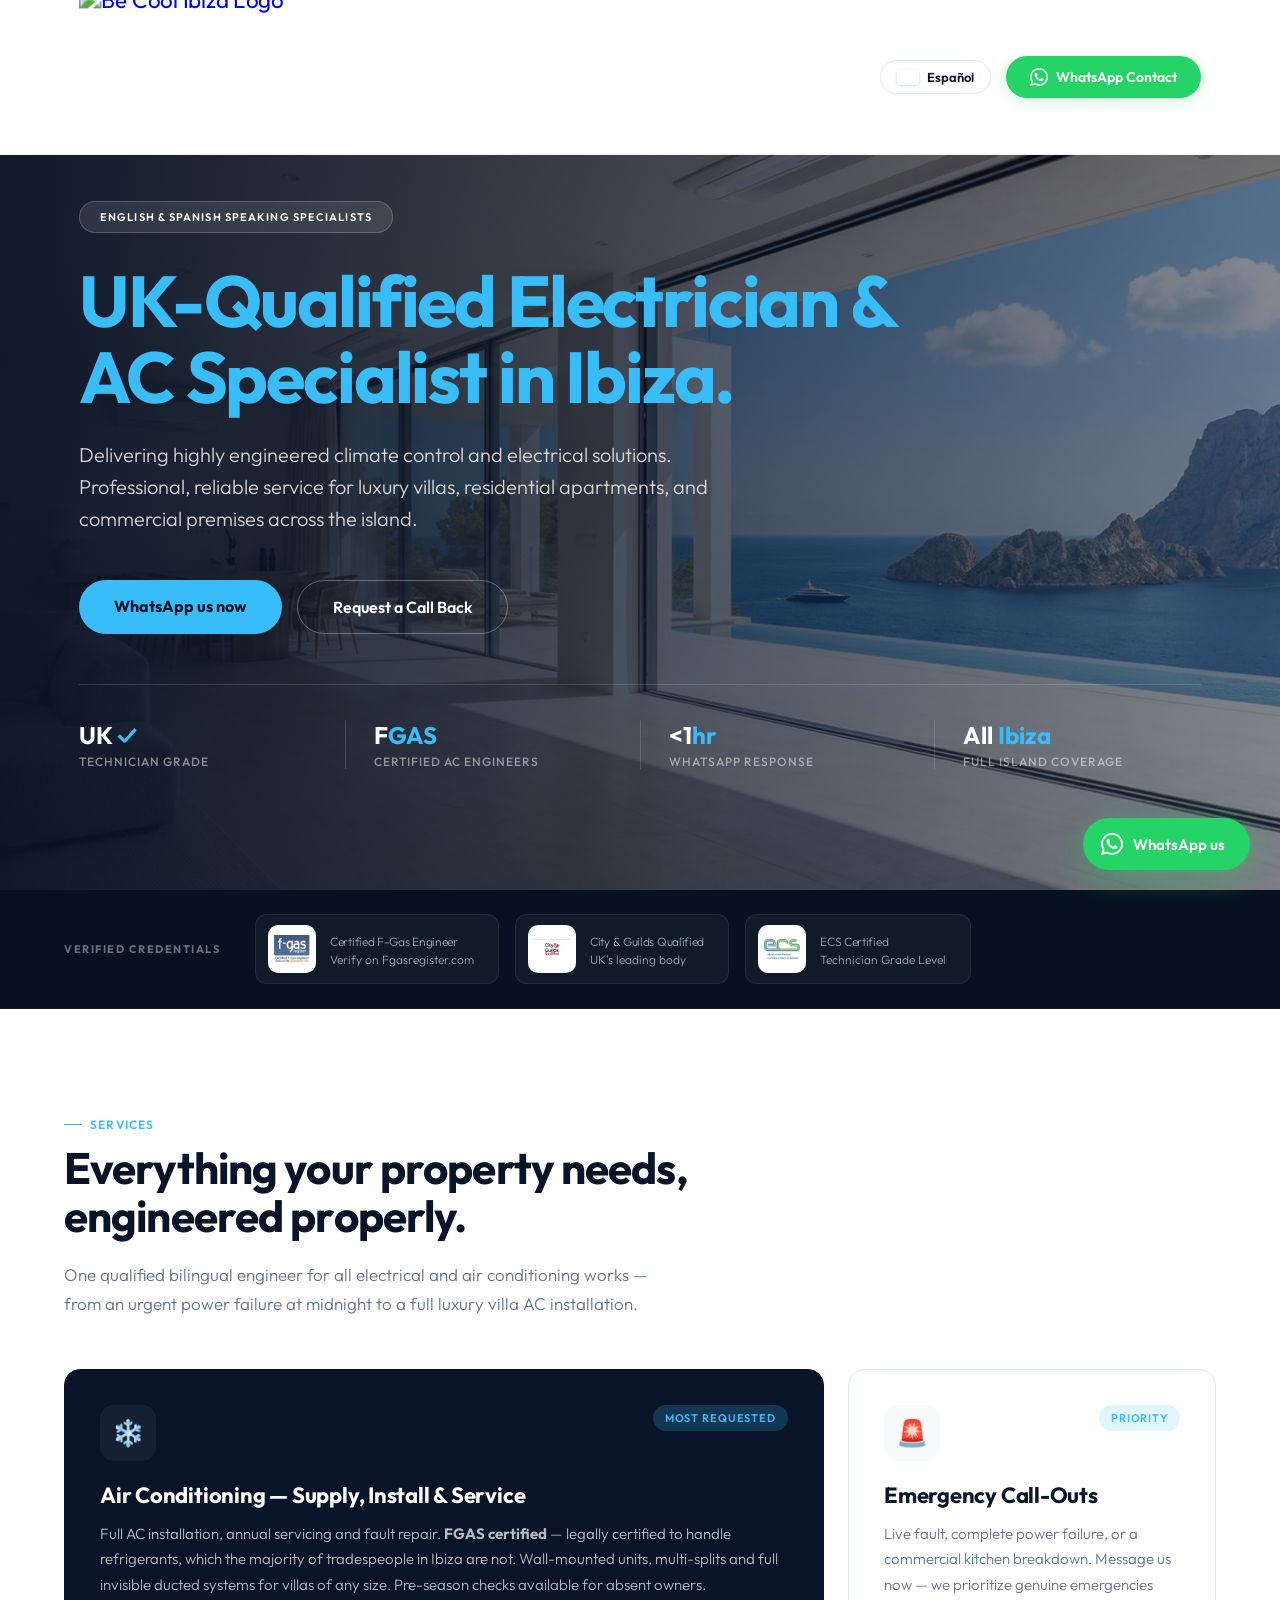
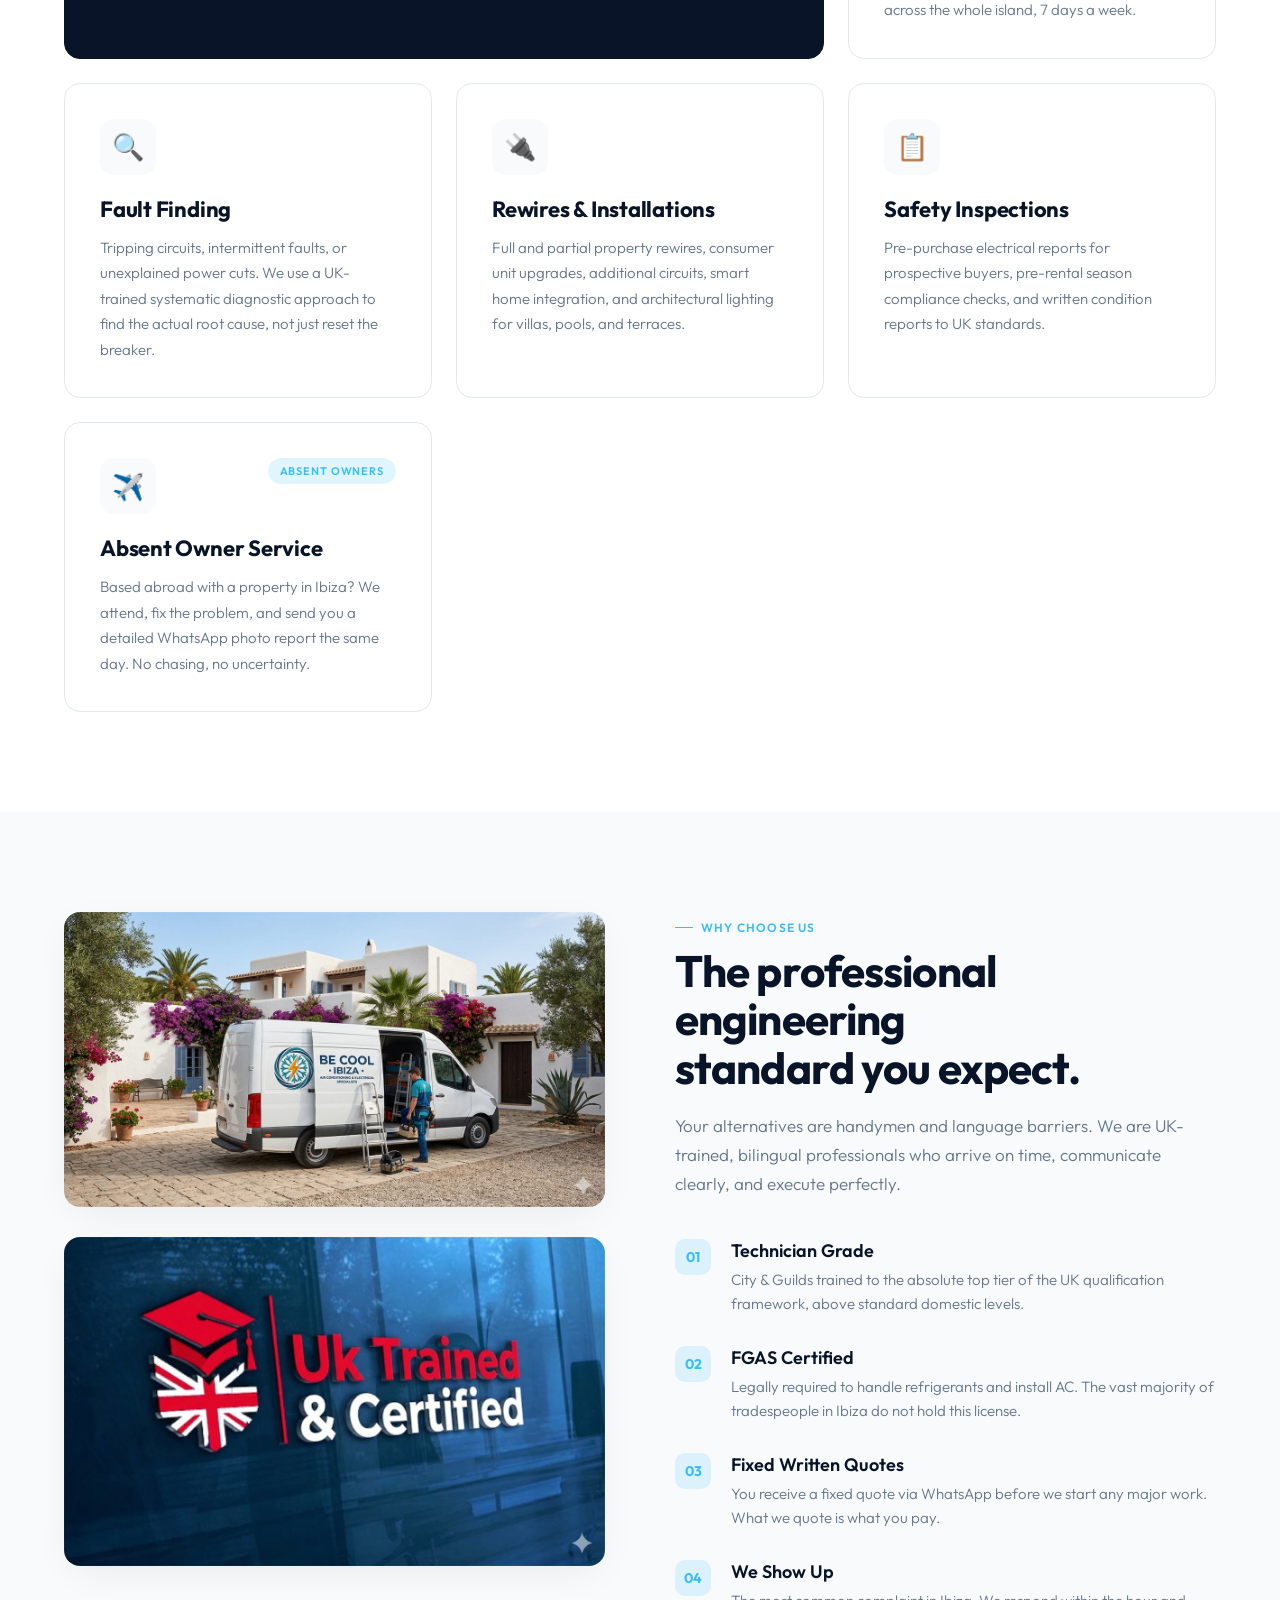
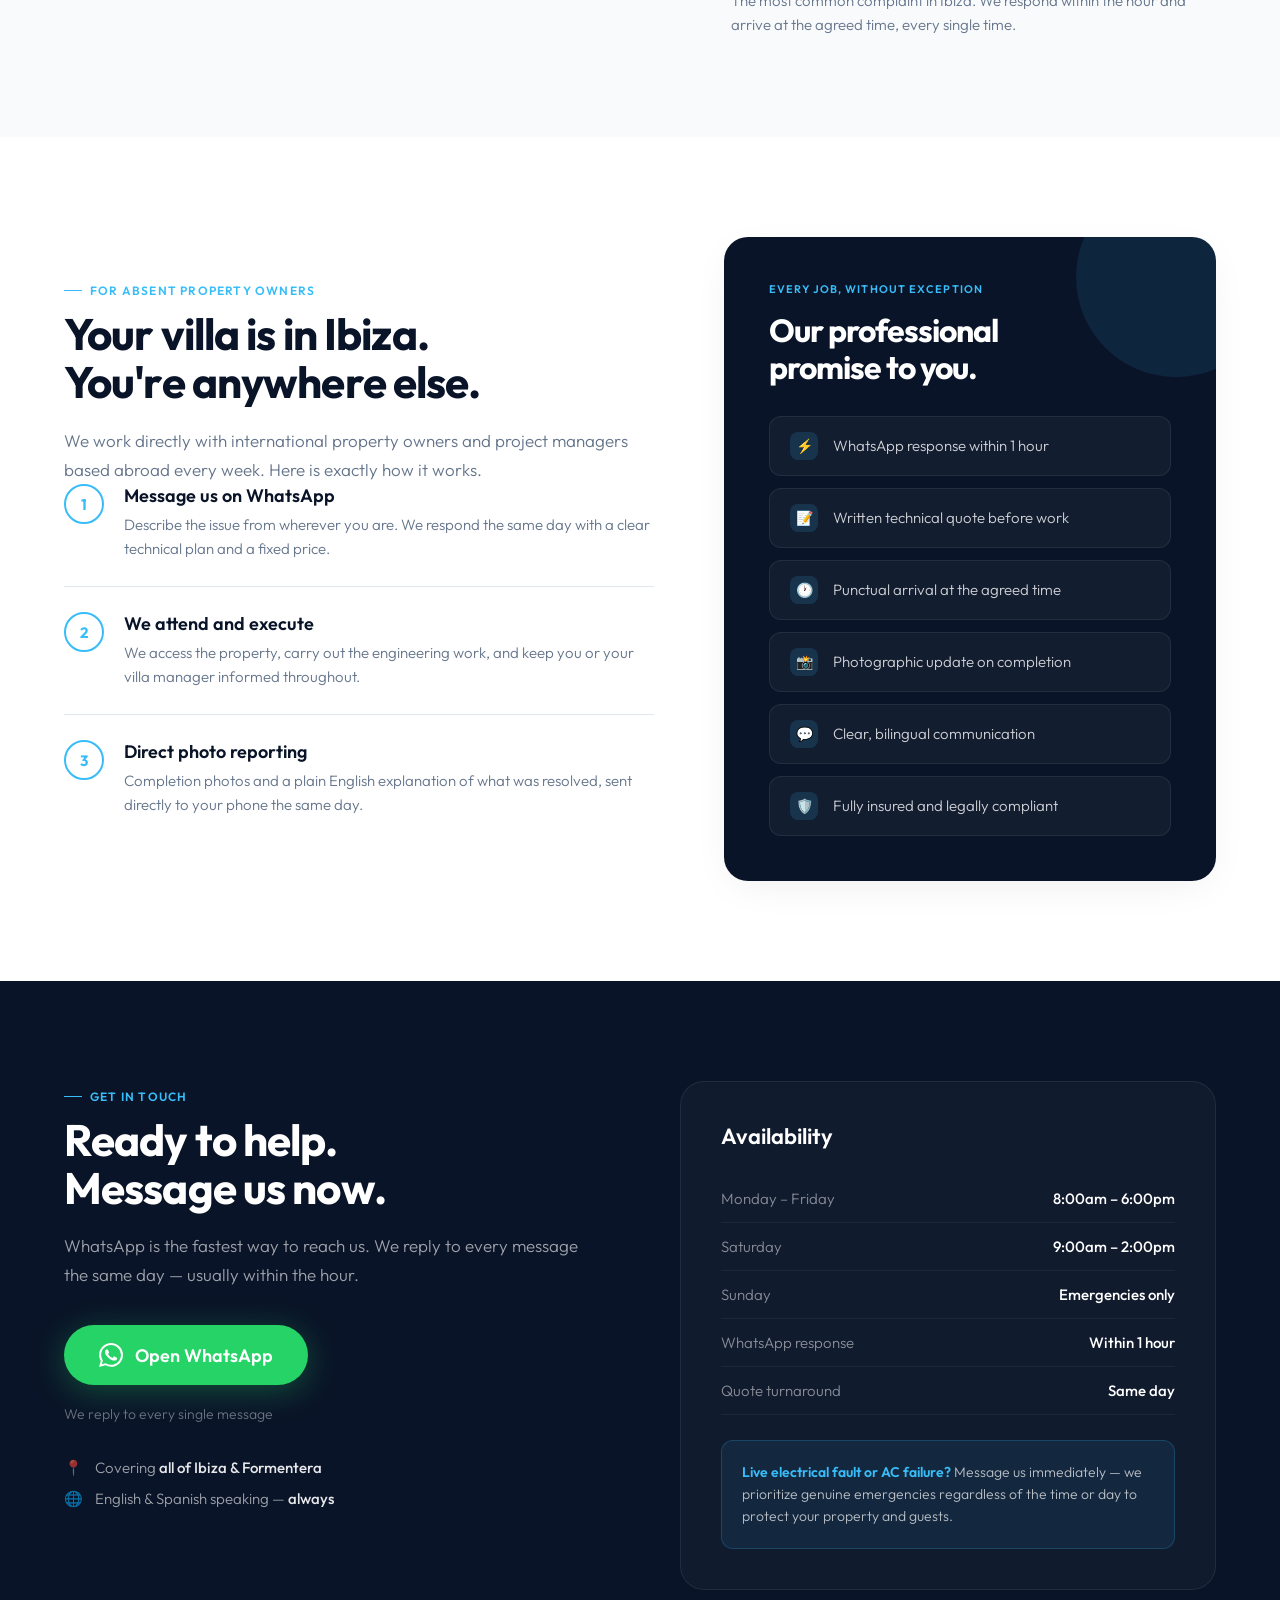
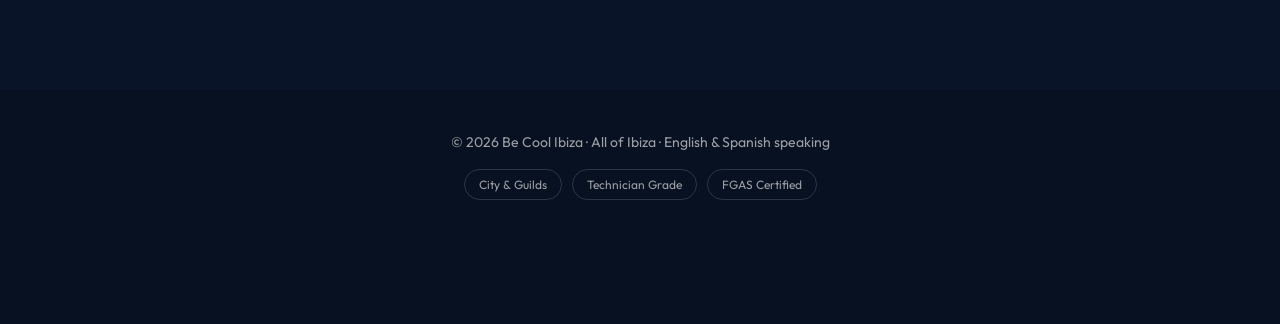
==== commit f15db440: "Add files via upload" ====
--- a/index.html
+++ b/index.html
@@ -3,8 +3,12 @@
 <head>
 <meta charset="UTF-8">
 <meta name="viewport" content="width=device-width, initial-scale=1.0">
-<meta name="description" content="UK-qualified electrician and FGAS-certified air conditioning specialist in Ibiza. English and Spanish speaking. Villas, apartments, commercial. Emergency call-outs 7 days.">
-<title>Be Cool Ibiza | Professional AC & Electrical Specialists</title>
+<meta name="description" content="UK-qualified electrician & F-Gas certified air conditioning specialist in Ibiza. English & Spanish speaking. Villas, apartments, commercial. 7-day emergency call-outs.">
+<title>Electrician & Air Conditioning Ibiza | UK-Qualified | Be Cool Ibiza</title>
+<link rel="canonical" href="https://becoolibiza.com/">
+<link rel="alternate" hreflang="en" href="https://becoolibiza.com/">
+<link rel="alternate" hreflang="es" href="https://becoolibiza.com/es/">
+<link rel="alternate" hreflang="x-default" href="https://becoolibiza.com/">
 <link rel="icon" href="data:image/svg+xml,<svg xmlns=%22http://www.w3.org/2000/svg%22 viewBox=%220 0 100 100%22><text y=%22.9em%22 font-size=%2290%22>❄️</text></svg>">
 <link rel="preconnect" href="https://fonts.googleapis.com">
 <link rel="preconnect" href="https://fonts.gstatic.com" crossorigin>
@@ -29,10 +33,6 @@
     html{scroll-behavior:smooth}
     body{font-family:'Outfit',sans-serif;background:#fff;color:var(--tx);-webkit-font-smoothing:antialiased;overflow-x:hidden}
     
-    /* LANGUAGE TOGGLE LOGIC */
-    .lang-en .es { display: none !important; }
-    .lang-es .en { display: none !important; }
-    
     /* Sleek Real-Image Language Dropdown */
     .lang-selector {
         position: relative;
@@ -127,7 +127,7 @@
 
     /* Cinematic Hero */
     .hero{position:relative;min-height:90vh;display:flex;align-items:center;overflow:hidden;margin-top:80px;background:var(--navy)}
-    .hbg{position:absolute;inset:0;background-image:url('image_aee2d7.png');background-size:cover;background-position:center}
+    .hbg{position:absolute;inset:0;background-image:url('images/hero-ibiza-villa.jpg');background-size:cover;background-position:center}
     .hbg::after{content:'';position:absolute;inset:0;background:linear-gradient(to right, rgba(10,20,40,0.95) 0%, rgba(10,20,40,0.5) 100%)}
     .hc{position:relative;z-index:2;max-width:1250px;margin:0 auto;width:100%;padding:60px 5%}
     
@@ -390,35 +390,67 @@
       .hstat{border-right:none;border-bottom:1px solid rgba(255,255,255,0.15);padding:15px 0;margin:0}
       .hstat:last-child{border-bottom:none}
     }
+    footer{background:#081121;color:rgba(255,255,255,.6);text-align:center;padding:40px 5% 110px;font-size:14px;line-height:1.8}
+    .fcreds{display:flex;gap:10px;justify-content:center;flex-wrap:wrap;margin:14px 0}
+    .fcred{border:1px solid rgba(255,255,255,.15);border-radius:100px;padding:4px 14px;font-size:12px}
+    a.lang-current{text-decoration:none;color:var(--navy)}
 </style>
+<script type="application/ld+json">
+{
+  "@context": "https://schema.org",
+  "@type": ["Electrician", "HVACBusiness"],
+  "@id": "https://becoolibiza.com/#business",
+  "name": "Be Cool Ibiza",
+  "url": "https://becoolibiza.com/",
+  "logo": "https://becoolibiza.com/logo.png",
+  "image": "https://becoolibiza.com/logo.png",
+  "telephone": "+34637157722",
+  "priceRange": "€€",
+  "address": {
+    "@type": "PostalAddress",
+    "addressLocality": "Santa Eulària des Riu",
+    "addressRegion": "Illes Balears",
+    "addressCountry": "ES"
+  },
+  "areaServed": [
+    "Ibiza", "Eivissa", "Sant Antoni de Portmany", "Santa Eulària des Riu",
+    "Sant Josep de sa Talaia", "Sant Joan de Labritja", "Formentera"
+  ],
+  "knowsLanguage": ["en", "es"],
+  "openingHoursSpecification": [
+    {
+      "@type": "OpeningHoursSpecification",
+      "dayOfWeek": ["Monday", "Tuesday", "Wednesday", "Thursday", "Friday"],
+      "opens": "08:00",
+      "closes": "18:00"
+    },
+    {
+      "@type": "OpeningHoursSpecification",
+      "dayOfWeek": "Saturday",
+      "opens": "09:00",
+      "closes": "14:00"
+    }
+  ]
+}
+</script>
 </head>
 
-<body class="lang-en">
+<body>
 
 <nav>
   <div class="ni">
-    <a class="lg" href="#">
+    <a class="lg" href="./">
       <img src="logo.png" alt="Be Cool Ibiza Logo" class="logo-img">
     </a>
     <div class="nr">
       
-      <div class="lang-selector" id="langSelector">
-        <div class="lang-current" onclick="toggleLangMenu(event)">
-          <span class="en"><img src="https://flagcdn.com/w40/gb.png" alt="UK Flag" class="flag-icon"></span>
-          <span class="es"><img src="https://flagcdn.com/w40/es.png" alt="Spain Flag" class="flag-icon"></span>
-          <svg viewBox="0 0 24 24" fill="none" stroke="currentColor" stroke-width="2.5" stroke-linecap="round" stroke-linejoin="round">
-            <polyline points="6 9 12 15 18 9"></polyline>
-          </svg>
-        </div>
-        <div class="lang-options">
-          <div onclick="setLanguage('en')"><img src="https://flagcdn.com/w40/gb.png" alt="UK" class="flag-icon"> English</div>
-          <div onclick="setLanguage('es')"><img src="https://flagcdn.com/w40/es.png" alt="Spain" class="flag-icon"> Español</div>
-        </div>
-      </div>
+      <a class="lang-current lang-selector" href="es/" hreflang="es" lang="es">
+        <img src="https://flagcdn.com/w40/es.png" alt="" class="flag-icon"> Español
+      </a>
       
       <a class="nw" href="https://wa.me/34637157722">
         <svg viewBox="0 0 24 24" fill="currentColor" width="18" height="18"><path d="M17.472 14.382c-.297-.149-1.758-.867-2.03-.967-.273-.099-.471-.148-.67.15-.197.297-.767.966-.94 1.164-.173.199-.347.223-.644.075-.297-.15-1.255-.463-2.39-1.475-.883-.788-1.48-1.761-1.653-2.059-.173-.297-.018-.458.13-.606.134-.133.298-.347.446-.52.149-.174.198-.298.298-.497.099-.198.05-.371-.025-.52-.075-.149-.669-1.612-.916-2.207-.242-.579-.487-.5-.669-.51-.173-.008-.371-.01-.57-.01-.198 0-.52.074-.792.372-.272.297-1.04 1.016-1.04 2.479 0 1.462 1.065 2.875 1.213 3.074.149.198 2.096 3.2 5.077 4.487.709.306 1.262.489 1.694.625.712.227 1.36.195 1.871.118.571-.085 1.758-.719 2.006-1.413.248-.694.248-1.289.173-1.413-.074-.124-.272-.198-.57-.347m-5.421 7.403h-.004a9.87 9.87 0 01-5.031-1.378l-.361-.214-3.741.982.998-3.648-.235-.374a9.86 9.86 0 01-1.51-5.26c.001-5.45 4.436-9.884 9.888-9.884 2.64 0 5.122 1.03 6.988 2.898a9.825 9.825 0 012.893 6.994c-.003 5.45-4.437 9.884-9.885 9.884m8.413-18.297A11.815 11.815 0 0012.05 0C5.495 0 .16 5.335.157 11.892c0 2.096.547 4.142 1.588 5.945L.057 24l6.305-1.654a11.882 11.882 0 005.683 1.448h.005c6.554 0 11.89-5.335 11.893-11.893a11.821 11.821 0 00-3.48-8.413Z"/></svg>
-        <span class="en">WhatsApp Contact</span><span class="es">Contactar</span>
+        <span class="en">WhatsApp Contact</span>
       </a>
     </div>
   </div>
@@ -429,34 +461,34 @@
   <div class="hc">
     <div class="pill">
       <span class="en">English &amp; Spanish Speaking Specialists</span>
-      <span class="es">Especialistas bilingües (Inglés y Español)</span>
+      
     </div>
     
     <h1>
       <span class="en">UK-Qualified Electrician &amp;<br><span>AC Specialist</span> in Ibiza.</span>
-      <span class="es">Electricista Cualificado (UK) &amp;<br><span>Especialista en AC</span> en Ibiza.</span>
+      
     </h1>
     
     <p class="hs">
       <span class="en">Delivering highly engineered climate control and electrical solutions. Professional, reliable service for luxury villas, residential apartments, and commercial premises across the island.</span>
-      <span class="es">Ofrecemos soluciones eléctricas y de climatización de alta ingeniería. Servicio profesional y fiable para villas de lujo, apartamentos residenciales y locales comerciales en toda la isla.</span>
+      
     </p>
     
     <div class="hero-ctas">
       <a class="btn-primary" href="https://wa.me/34637157722">
-        <span class="en">WhatsApp us now</span><span class="es">Escríbanos por WhatsApp</span>
+        <span class="en">WhatsApp us now</span>
       </a>
       
       <a class="btn-secondary" href="#" onclick="openModal(event)">
-        <span class="en">Request a Call Back</span><span class="es">Solicitar Presupuesto</span>
+        <span class="en">Request a Call Back</span>
       </a>
     </div>
     
     <div class="hero-stats">
-      <div class="hstat"><div class="hstat-n">UK <span>✓</span></div><div class="hstat-l"><span class="en">Technician Grade</span><span class="es">Grado Técnico (UK)</span></div></div>
-      <div class="hstat"><div class="hstat-n">F<span>GAS</span></div><div class="hstat-l"><span class="en">Certified AC Engineers</span><span class="es">Técnicos Certificados</span></div></div>
-      <div class="hstat"><div class="hstat-n">&lt;1<span>hr</span></div><div class="hstat-l"><span class="en">WhatsApp Response</span><span class="es">Respuesta Rápida</span></div></div>
-      <div class="hstat"><div class="hstat-n">All<span> Ibiza</span></div><div class="hstat-l"><span class="en">Full Island Coverage</span><span class="es">Cobertura Total</span></div></div>
+      <div class="hstat"><div class="hstat-n">UK <span>✓</span></div><div class="hstat-l"><span class="en">Technician Grade</span></div></div>
+      <div class="hstat"><div class="hstat-n">F<span>GAS</span></div><div class="hstat-l"><span class="en">Certified AC Engineers</span></div></div>
+      <div class="hstat"><div class="hstat-n">&lt;1<span>hr</span></div><div class="hstat-l"><span class="en">WhatsApp Response</span></div></div>
+      <div class="hstat"><div class="hstat-n">All<span> Ibiza</span></div><div class="hstat-l"><span class="en">Full Island Coverage</span></div></div>
     </div>
   </div>
 </div>
@@ -465,54 +497,54 @@
   <div class="credentials-inner">
     <div class="cred-label">
       <span class="en">VERIFIED CREDENTIALS</span>
-      <span class="es">CREDENCIALES VERIFICADAS</span>
+      
     </div>
     <div class="cred-boxes">
       
       <a href="https://www.fgasregister.com/" target="_blank" rel="noopener" class="cred-box">
         <div class="cred-icon-wrap">
-          <img src="f-gas-sticker-resized.jpg" alt="F-Gas Register">
+          <img src="images/f-gas-logo.jpg" alt="F-Gas Register">
         </div>
         <div class="cred-text">
           <strong>
             <span class="en">Certified F-Gas Engineer</span>
-            <span class="es">Ingeniero F-Gas Certificado</span>
+            
           </strong>
           <span>
             <span class="en">Verify on Fgasregister.com</span>
-            <span class="es">Verificar en Fgasregister.com</span>
+            
           </span>
         </div>
       </a>
 
       <div class="cred-box">
         <div class="cred-icon-wrap">
-          <img src="Screenshot 2026-04-02 095130.png" alt="City & Guilds">
+          <img src="images/city-and-guilds-logo.jpg" alt="City & Guilds">
         </div>
         <div class="cred-text">
           <strong>
             <span class="en">City &amp; Guilds Qualified</span>
-            <span class="es">Cualificado por City &amp; Guilds</span>
+            
           </strong>
           <span>
             <span class="en">UK's leading body</span>
-            <span class="es">Organismo líder en UK</span>
+            
           </span>
         </div>
       </div>
 
       <div class="cred-box">
         <div class="cred-icon-wrap">
-          <img src="ecs-logo.jpg" alt="ECS">
+          <img src="images/ecs-logo.jpg" alt="ECS">
         </div>
         <div class="cred-text">
           <strong>
             <span class="en">ECS Certified</span>
-            <span class="es">Certificado ECS</span>
+            
           </strong>
           <span>
             <span class="en">Technician Grade Level</span>
-            <span class="es">Nivel Grado Técnico</span>
+            
           </span>
         </div>
       </div>
@@ -524,93 +556,93 @@
 <div class="section" id="services">
   <div class="section-inner">
     <div class="stag r">
-      <span class="en">Services</span><span class="es">Servicios</span>
+      <span class="en">Services</span>
     </div>
     
     <h2 class="r">
       <span class="en">Everything your property needs,<br>engineered properly.</span>
-      <span class="es">Todo lo que su propiedad necesita,<br>diseñado correctamente.</span>
+      
     </h2>
     
     <p class="slead r">
       <span class="en">One qualified bilingual engineer for all electrical and air conditioning works — from an urgent power failure at midnight to a full luxury villa AC installation.</span>
-      <span class="es">Un ingeniero bilingüe cualificado para todos los trabajos eléctricos y de aire acondicionado — desde un fallo de energía urgente a medianoche hasta la instalación completa de AC en una villa de lujo.</span>
+      
     </p>
     
     <div class="services-grid">
       <div class="scard feature r">
         <div class="scard-top">
           <div class="sicon">❄️</div>
-          <span class="sbadge"><span class="en">Most requested</span><span class="es">Más solicitado</span></span>
+          <span class="sbadge"><span class="en">Most requested</span></span>
         </div>
         <div class="scard-title">
           <span class="en">Air Conditioning — Supply, Install &amp; Service</span>
-          <span class="es">Aire Acondicionado — Instalación y Mantenimiento</span>
+          
         </div>
         <p class="scard-desc">
           <span class="en">Full AC installation, annual servicing and fault repair. <strong>FGAS certified</strong> — legally certified to handle refrigerants, which the majority of tradespeople in Ibiza are not. Wall-mounted units, multi-splits and full invisible ducted systems for villas of any size. Pre-season checks available for absent owners.</span>
-          <span class="es">Instalación completa de AC, mantenimiento anual y reparación de averías. <strong>Certificación FGAS</strong> — autorizados legalmente para manipular gases refrigerantes. Unidades de pared, multi-splits y sistemas de conductos invisibles para villas de cualquier tamaño.</span>
+          
         </p>
       </div>
       
       <div class="scard r d1">
         <div class="scard-top">
           <div class="sicon">🚨</div>
-          <span class="sbadge"><span class="en">Priority</span><span class="es">Prioridad</span></span>
+          <span class="sbadge"><span class="en">Priority</span></span>
         </div>
         <div class="scard-title">
-          <span class="en">Emergency Call-Outs</span><span class="es">Avisos de Emergencia</span>
+          <span class="en">Emergency Call-Outs</span>
         </div>
         <p class="scard-desc">
           <span class="en">Live fault, complete power failure, or a commercial kitchen breakdown. Message us now — we prioritize genuine emergencies across the whole island, 7 days a week.</span>
-          <span class="es">Fallos en curso, cortes de energía totales o averías en cocinas comerciales. Escríbanos ahora — damos prioridad a las emergencias genuinas en toda la isla, los 7 días de la semana.</span>
+          
         </p>
       </div>
       
       <div class="scard r d2">
         <div class="scard-top"><div class="sicon">🔍</div></div>
         <div class="scard-title">
-          <span class="en">Fault Finding</span><span class="es">Detección de Averías</span>
+          <span class="en">Fault Finding</span>
         </div>
         <p class="scard-desc">
           <span class="en">Tripping circuits, intermittent faults, or unexplained power cuts. We use a UK-trained systematic diagnostic approach to find the actual root cause, not just reset the breaker.</span>
-          <span class="es">Cortocircuitos, fallos intermitentes o cortes de luz inexplicables. Utilizamos un enfoque de diagnóstico sistemático para encontrar la causa raíz real, no solo para reactivar el diferencial.</span>
+          
         </p>
       </div>
       
       <div class="scard r">
         <div class="scard-top"><div class="sicon">🔌</div></div>
         <div class="scard-title">
-          <span class="en">Rewires &amp; Installations</span><span class="es">Instalaciones y Cableado</span>
+          <span class="en">Rewires &amp; Installations</span>
         </div>
         <p class="scard-desc">
           <span class="en">Full and partial property rewires, consumer unit upgrades, additional circuits, smart home integration, and architectural lighting for villas, pools, and terraces.</span>
-          <span class="es">Recableado total y parcial de propiedades, actualizaciones de cuadros eléctricos, circuitos adicionales, integración de domótica e iluminación arquitectónica para villas y terrazas.</span>
+          
         </p>
       </div>
       
       <div class="scard r d1">
         <div class="scard-top"><div class="sicon">📋</div></div>
         <div class="scard-title">
-          <span class="en">Safety Inspections</span><span class="es">Inspecciones de Seguridad</span>
+          <span class="en">Safety Inspections</span>
         </div>
         <p class="scard-desc">
           <span class="en">Pre-purchase electrical reports for prospective buyers, pre-rental season compliance checks, and written condition reports to UK standards.</span>
-          <span class="es">Informes eléctricos previos a la compra para futuros propietarios, controles de cumplimiento de seguridad previos a la temporada de alquiler e informes de estado por escrito.</span>
+          
         </p>
       </div>
       
       <div class="scard r d2">
         <div class="scard-top">
           <div class="sicon">✈️</div>
-          <span class="sbadge"><span class="en">Absent owners</span><span class="es">Propietarios Ausentes</span></span>
+          <span class="sbadge"><span class="en">Absent owners</span></span>
         </div>
         <div class="scard-title">
-          <span class="en">Absent Owner Service</span><span class="es">Gestión a Distancia</span>
+          <span class="en">Absent Owner Service</span>
         </div>
         <p class="scard-desc">
           <span class="en">Based abroad with a property in Ibiza? We attend, fix the problem, and send you a detailed WhatsApp photo report the same day. No chasing, no uncertainty.</span>
-          <span class="es">¿Reside en el extranjero pero tiene una propiedad en Ibiza? Asistimos, solucionamos el problema y le enviamos un informe detallado con fotos por WhatsApp el mismo día.</span>
+          
         </p>
       </div>
     </div>
@@ -622,49 +654,49 @@
     <div class="why-grid">
       
       <div class="why-images r">
-        <img src="Gemini_Generated_Image_c1wh2rc1wh2rc1wh.png" alt="Be Cool Ibiza Van and Worker ready to begin electrical and AC work in Ibiza" loading="lazy">
-        <img src="shic81.png" alt="UK Trained Electrician" loading="lazy">
+        <img src="images/be-cool-ibiza-van.jpg" alt="Be Cool Ibiza Van and Worker ready to begin electrical and AC work in Ibiza" loading="lazy">
+        <img src="images/electrician-ibiza.jpg" alt="UK Trained Electrician" loading="lazy">
       </div>
       
       <div>
         <div class="stag r">
-          <span class="en">Why choose us</span><span class="es">Por qué elegirnos</span>
+          <span class="en">Why choose us</span>
         </div>
         <h2 class="r">
           <span class="en">The professional engineering<br>standard you expect.</span>
-          <span class="es">El estándar de ingeniería<br>profesional que usted espera.</span>
+          
         </h2>
         <p class="slead r" style="margin-bottom:0">
           <span class="en">Your alternatives are handymen and language barriers. We are UK-trained, bilingual professionals who arrive on time, communicate clearly, and execute perfectly.</span>
-          <span class="es">Sus alternativas son personal no cualificado y barreras lingüísticas. Somos profesionales bilingües formados en Reino Unido que llegan a tiempo, se comunican claramente y ejecutan a la perfección.</span>
+          
         </p>
         <div class="why-list">
           <div class="witem r">
             <div class="wnum">01</div>
             <div class="wbody">
-              <strong><span class="en">Technician Grade</span><span class="es">Alta Cualificación</span></strong>
-              <p><span class="en">City &amp; Guilds trained to the absolute top tier of the UK qualification framework, above standard domestic levels.</span><span class="es">Formación City &amp; Guilds en el nivel más alto del marco de cualificaciones del Reino Unido, superior a los niveles domésticos estándar.</span></p>
+              <strong><span class="en">Technician Grade</span></strong>
+              <p><span class="en">City &amp; Guilds trained to the absolute top tier of the UK qualification framework, above standard domestic levels.</span></p>
             </div>
           </div>
           <div class="witem r d1">
             <div class="wnum">02</div>
             <div class="wbody">
-              <strong><span class="en">FGAS Certified</span><span class="es">Certificación FGAS</span></strong>
-              <p><span class="en">Legally required to handle refrigerants and install AC. The vast majority of tradespeople in Ibiza do not hold this license.</span><span class="es">Obligatorio por ley para manipular refrigerantes e instalar AC. La gran mayoría de los técnicos en Ibiza no poseen esta licencia.</span></p>
+              <strong><span class="en">FGAS Certified</span></strong>
+              <p><span class="en">Legally required to handle refrigerants and install AC. The vast majority of tradespeople in Ibiza do not hold this license.</span></p>
             </div>
           </div>
           <div class="witem r d2">
             <div class="wnum">03</div>
             <div class="wbody">
-              <strong><span class="en">Fixed Written Quotes</span><span class="es">Presupuestos Fijos</span></strong>
-              <p><span class="en">You receive a fixed quote via WhatsApp before we start any major work. What we quote is what you pay.</span><span class="es">Usted recibe un presupuesto fijo por WhatsApp antes de comenzar cualquier trabajo importante. Lo que presupuestamos es lo que paga.</span></p>
+              <strong><span class="en">Fixed Written Quotes</span></strong>
+              <p><span class="en">You receive a fixed quote via WhatsApp before we start any major work. What we quote is what you pay.</span></p>
             </div>
           </div>
           <div class="witem r d3">
             <div class="wnum">04</div>
             <div class="wbody">
-              <strong><span class="en">We Show Up</span><span class="es">Puntualidad Absoluta</span></strong>
-              <p><span class="en">The most common complaint in Ibiza. We respond within the hour and arrive at the agreed time, every single time.</span><span class="es">La queja más común en Ibiza. Respondemos en menos de una hora y llegamos a la hora acordada, siempre.</span></p>
+              <strong><span class="en">We Show Up</span></strong>
+              <p><span class="en">The most common complaint in Ibiza. We respond within the hour and arrive at the agreed time, every single time.</span></p>
             </div>
           </div>
         </div>
@@ -678,55 +710,55 @@
     <div class="absent-grid">
       <div>
         <div class="stag r">
-          <span class="en">For absent property owners</span><span class="es">Para propietarios ausentes</span>
+          <span class="en">For absent property owners</span>
         </div>
         <h2 class="r">
           <span class="en">Your villa is in Ibiza.<br>You're anywhere else.</span>
-          <span class="es">Su villa está en Ibiza.<br>Usted está en otro lugar.</span>
+          
         </h2>
         <p class="slead r" style="margin-bottom:0">
           <span class="en">We work directly with international property owners and project managers based abroad every week. Here is exactly how it works.</span>
-          <span class="es">Trabajamos directamente con propietarios internacionales y gestores de proyectos en el extranjero cada semana. Así es exactamente como funciona.</span>
+          
         </p>
         <div class="asteps">
           <div class="astep r">
             <div class="acirc">1</div>
             <div class="abody">
-              <strong><span class="en">Message us on WhatsApp</span><span class="es">Escríbanos por WhatsApp</span></strong>
-              <p><span class="en">Describe the issue from wherever you are. We respond the same day with a clear technical plan and a fixed price.</span><span class="es">Describa el problema desde donde esté. Respondemos el mismo día con un plan técnico claro y un precio fijo.</span></p>
+              <strong><span class="en">Message us on WhatsApp</span></strong>
+              <p><span class="en">Describe the issue from wherever you are. We respond the same day with a clear technical plan and a fixed price.</span></p>
             </div>
           </div>
           <div class="astep r">
             <div class="acirc">2</div>
             <div class="abody">
-              <strong><span class="en">We attend and execute</span><span class="es">Asistimos y ejecutamos</span></strong>
-              <p><span class="en">We access the property, carry out the engineering work, and keep you or your villa manager informed throughout.</span><span class="es">Accedemos a la propiedad, realizamos el trabajo y le mantenemos informado en todo momento.</span></p>
+              <strong><span class="en">We attend and execute</span></strong>
+              <p><span class="en">We access the property, carry out the engineering work, and keep you or your villa manager informed throughout.</span></p>
             </div>
           </div>
           <div class="astep r">
             <div class="acirc">3</div>
             <div class="abody">
-              <strong><span class="en">Direct photo reporting</span><span class="es">Reporte directo con fotos</span></strong>
-              <p><span class="en">Completion photos and a plain English explanation of what was resolved, sent directly to your phone the same day.</span><span class="es">Fotos del trabajo terminado y una explicación clara de lo resuelto, enviadas directamente a su teléfono el mismo día.</span></p>
+              <strong><span class="en">Direct photo reporting</span></strong>
+              <p><span class="en">Completion photos and a plain English explanation of what was resolved, sent directly to your phone the same day.</span></p>
             </div>
           </div>
         </div>
       </div>
       <div class="absent-panel r">
         <div class="aptag">
-          <span class="en">Every job, without exception</span><span class="es">En cada trabajo, sin excepción</span>
+          <span class="en">Every job, without exception</span>
         </div>
         <h3>
           <span class="en">Our professional<br>promise to you.</span>
-          <span class="es">Nuestro compromiso<br>profesional.</span>
+          
         </h3>
         <div class="plist">
-          <div class="pitem"><div class="pcheck">⚡</div><span><span class="en">WhatsApp response within 1 hour</span><span class="es">Respuesta por WhatsApp en 1 hora</span></span></div>
-          <div class="pitem"><div class="pcheck">📝</div><span><span class="en">Written technical quote before work</span><span class="es">Presupuesto técnico antes de empezar</span></span></div>
-          <div class="pitem"><div class="pcheck">🕐</div><span><span class="en">Punctual arrival at the agreed time</span><span class="es">Llegada puntual a la hora acordada</span></span></div>
-          <div class="pitem"><div class="pcheck">📸</div><span><span class="en">Photographic update on completion</span><span class="es">Reporte fotográfico al finalizar</span></span></div>
-          <div class="pitem"><div class="pcheck">💬</div><span><span class="en">Clear, bilingual communication</span><span class="es">Comunicación clara y bilingüe</span></span></div>
-          <div class="pitem"><div class="pcheck">🛡️</div><span><span class="en">Fully insured and legally compliant</span><span class="es">Totalmente asegurado y legal</span></span></div>
+          <div class="pitem"><div class="pcheck">⚡</div><span><span class="en">WhatsApp response within 1 hour</span></span></div>
+          <div class="pitem"><div class="pcheck">📝</div><span><span class="en">Written technical quote before work</span></span></div>
+          <div class="pitem"><div class="pcheck">🕐</div><span><span class="en">Punctual arrival at the agreed time</span></span></div>
+          <div class="pitem"><div class="pcheck">📸</div><span><span class="en">Photographic update on completion</span></span></div>
+          <div class="pitem"><div class="pcheck">💬</div><span><span class="en">Clear, bilingual communication</span></span></div>
+          <div class="pitem"><div class="pcheck">🛡️</div><span><span class="en">Fully insured and legally compliant</span></span></div>
         </div>
       </div>
     </div>
@@ -737,55 +769,55 @@
   <div class="contact-inner">
     <div>
       <div class="stag r">
-        <span class="en">Get in touch</span><span class="es">Contáctenos</span>
+        <span class="en">Get in touch</span>
       </div>
       <h2 class="r">
         <span class="en">Ready to help.<br>Message us now.</span>
-        <span class="es">Listos para ayudar.<br>Escríbanos ahora.</span>
+        
       </h2>
       <p class="slead r">
         <span class="en">WhatsApp is the fastest way to reach us. We reply to every message the same day — usually within the hour.</span>
-        <span class="es">WhatsApp es la forma más rápida de contactarnos. Respondemos a todos los mensajes el mismo día — normalmente en menos de una hora.</span>
+        
       </p>
       
       <a class="bigwa r" href="https://wa.me/34637157722">
         <svg viewBox="0 0 24 24" fill="currentColor"><path d="M17.472 14.382c-.297-.149-1.758-.867-2.03-.967-.273-.099-.471-.148-.67.15-.197.297-.767.966-.94 1.164-.173.199-.347.223-.644.075-.297-.15-1.255-.463-2.39-1.475-.883-.788-1.48-1.761-1.653-2.059-.173-.297-.018-.458.13-.606.134-.133.298-.347.446-.52.149-.174.198-.298.298-.497.099-.198.05-.371-.025-.52-.075-.149-.669-1.612-.916-2.207-.242-.579-.487-.5-.669-.51-.173-.008-.371-.01-.57-.01-.198 0-.52.074-.792.372-.272.297-1.04 1.016-1.04 2.479 0 1.462 1.065 2.875 1.213 3.074.149.198 2.096 3.2 5.077 4.487.709.306 1.262.489 1.694.625.712.227 1.36.195 1.871.118.571-.085 1.758-.719 2.006-1.413.248-.694.248-1.289.173-1.413-.074-.124-.272-.198-.57-.347m-5.421 7.403h-.004a9.87 9.87 0 01-5.031-1.378l-.361-.214-3.741.982.998-3.648-.235-.374a9.86 9.86 0 01-1.51-5.26c.001-5.45 4.436-9.884 9.888-9.884 2.64 0 5.122 1.03 6.988 2.898a9.825 9.825 0 012.893 6.994c-.003 5.45-4.437 9.884-9.885 9.884m8.413-18.297A11.815 11.815 0 0012.05 0C5.495 0 .16 5.335.157 11.892c0 2.096.547 4.142 1.588 5.945L.057 24l6.305-1.654a11.882 11.882 0 005.683 1.448h.005c6.554 0 11.89-5.335 11.893-11.893a11.821 11.821 0 00-3.48-8.413Z"/></svg>
-        <span class="en">Open WhatsApp</span><span class="es">Abrir WhatsApp</span>
+        <span class="en">Open WhatsApp</span>
       </a>
       
       <p class="cnote r">
-        <span class="en">We reply to every single message</span><span class="es">Respondemos a todos los mensajes</span>
+        <span class="en">We reply to every single message</span>
       </p>
-      <div class="cdet r">📍 <span><span class="en">Covering <strong>all of Ibiza & Formentera</strong></span><span class="es">Cubriendo <strong>toda Ibiza y Formentera</strong></span></span></div>
-      <div class="cdet r">🌐 <span><span class="en">English &amp; Spanish speaking — <strong>always</strong></span><span class="es">Hablamos inglés y español — <strong>siempre</strong></span></span></div>
+      <div class="cdet r">📍 <span><span class="en">Covering <strong>all of Ibiza & Formentera</strong></span></span></div>
+      <div class="cdet r">🌐 <span><span class="en">English &amp; Spanish speaking — <strong>always</strong></span></span></div>
     </div>
     
     <div class="hbox r">
-      <h4><span class="en">Availability</span><span class="es">Disponibilidad</span></h4>
+      <h4><span class="en">Availability</span></h4>
       <div class="hrow">
-        <span class="day"><span class="en">Monday – Friday</span><span class="es">Lunes – Viernes</span></span>
+        <span class="day"><span class="en">Monday – Friday</span></span>
         <span class="time">8:00am – 6:00pm</span>
       </div>
       <div class="hrow">
-        <span class="day"><span class="en">Saturday</span><span class="es">Sábado</span></span>
+        <span class="day"><span class="en">Saturday</span></span>
         <span class="time">9:00am – 2:00pm</span>
       </div>
       <div class="hrow">
-        <span class="day"><span class="en">Sunday</span><span class="es">Domingo</span></span>
-        <span class="time"><span class="en">Emergencies only</span><span class="es">Solo emergencias</span></span>
+        <span class="day"><span class="en">Sunday</span></span>
+        <span class="time"><span class="en">Emergencies only</span></span>
       </div>
       <div class="hrow">
-        <span class="day"><span class="en">WhatsApp response</span><span class="es">Respuesta WhatsApp</span></span>
-        <span class="time"><span class="en">Within 1 hour</span><span class="es">En 1 hora</span></span>
+        <span class="day"><span class="en">WhatsApp response</span></span>
+        <span class="time"><span class="en">Within 1 hour</span></span>
       </div>
       <div class="hrow">
-        <span class="day"><span class="en">Quote turnaround</span><span class="es">Entrega de presupuesto</span></span>
-        <span class="time"><span class="en">Same day</span><span class="es">El mismo día</span></span>
+        <span class="day"><span class="en">Quote turnaround</span></span>
+        <span class="time"><span class="en">Same day</span></span>
       </div>
       
       <div class="ebox">
         <span class="en"><strong>Live electrical fault or AC failure?</strong> Message us immediately — we prioritize genuine emergencies regardless of the time or day to protect your property and guests.</span>
-        <span class="es"><strong>¿Fallo eléctrico o de AC en curso?</strong> Escríbanos inmediatamente — damos prioridad a las verdaderas emergencias sin importar la hora o el día para proteger su propiedad.</span>
+        
       </div>
     </div>
   </div>
@@ -794,18 +826,18 @@
 <footer>
   <p>
     <span class="en">© 2026 Be Cool Ibiza · All of Ibiza · English &amp; Spanish speaking</span>
-    <span class="es">© 2026 Be Cool Ibiza · Toda Ibiza · Hablamos Inglés y Español</span>
+    
   </p>
   <div class="fcreds">
     <span class="fcred">City &amp; Guilds</span>
-    <span class="fcred"><span class="en">Technician Grade</span><span class="es">Grado Técnico</span></span>
+    <span class="fcred"><span class="en">Technician Grade</span></span>
     <span class="fcred">FGAS Certified</span>
   </div>
 </footer>
 
 <a class="float" href="https://wa.me/34637157722">
   <svg viewBox="0 0 24 24" fill="currentColor"><path d="M17.472 14.382c-.297-.149-1.758-.867-2.03-.967-.273-.099-.471-.148-.67.15-.197.297-.767.966-.94 1.164-.173.199-.347.223-.644.075-.297-.15-1.255-.463-2.39-1.475-.883-.788-1.48-1.761-1.653-2.059-.173-.297-.018-.458.13-.606.134-.133.298-.347.446-.52.149-.174.198-.298.298-.497.099-.198.05-.371-.025-.52-.075-.149-.669-1.612-.916-2.207-.242-.579-.487-.5-.669-.51-.173-.008-.371-.01-.57-.01-.198 0-.52.074-.792.372-.272.297-1.04 1.016-1.04 2.479 0 1.462 1.065 2.875 1.213 3.074.149.198 2.096 3.2 5.077 4.487.709.306 1.262.489 1.694.625.712.227 1.36.195 1.871.118.571-.085 1.758-.719 2.006-1.413.248-.694.248-1.289.173-1.413-.074-.124-.272-.198-.57-.347m-5.421 7.403h-.004a9.87 9.87 0 01-5.031-1.378l-.361-.214-3.741.982.998-3.648-.235-.374a9.86 9.86 0 01-1.51-5.26c.001-5.45 4.436-9.884 9.888-9.884 2.64 0 5.122 1.03 6.988 2.898a9.825 9.825 0 012.893 6.994c-.003 5.45-4.437 9.884-9.885 9.884m8.413-18.297A11.815 11.815 0 0012.05 0C5.495 0 .16 5.335.157 11.892c0 2.096.547 4.142 1.588 5.945L.057 24l6.305-1.654a11.882 11.882 0 005.683 1.448h.005c6.554 0 11.89-5.335 11.893-11.893a11.821 11.821 0 00-3.48-8.413Z"/></svg>
-  <span class="flbl"><span class="en">WhatsApp us</span><span class="es">Contáctanos</span></span>
+  <span class="flbl"><span class="en">WhatsApp us</span></span>
 </a>
 
 <div class="modal-overlay" id="callbackModal" onclick="closeModal(event)">
@@ -814,58 +846,38 @@
       <svg viewBox="0 0 24 24" width="20" height="20" stroke="currentColor" stroke-width="2" fill="none"><line x1="18" y1="6" x2="6" y2="18"></line><line x1="6" y1="6" x2="18" y2="18"></line></svg>
     </button>
     <div class="modal-title">
-      <span class="en">Request a Call Back</span><span class="es">Solicitar una Llamada</span>
+      <span class="en">Request a Call Back</span>
     </div>
     <div class="modal-sub">
       <span class="en">Leave your details and our lead engineer will contact you shortly to discuss your property.</span>
-      <span class="es">Deje sus datos y nuestro ingeniero principal le contactará en breve para evaluar su propiedad.</span>
+      
     </div>
     
    <form action="https://formspree.io/f/xzdyprwy" method="POST">
       <div class="fm-group">
-        <label class="fm-label"><span class="en">Full Name</span><span class="es">Nombre Completo</span></label>
+        <label class="fm-label"><span class="en">Full Name</span></label>
         <input type="text" name="name" class="fm-input" required>
       </div>
       <div class="fm-group">
-        <label class="fm-label"><span class="en">Phone Number</span><span class="es">Teléfono</span></label>
+        <label class="fm-label"><span class="en">Phone Number</span></label>
         <input type="tel" name="phone" class="fm-input" required>
       </div>
       <div class="fm-group">
-        <label class="fm-label"><span class="en">Email Address</span><span class="es">Correo Electrónico</span></label>
+        <label class="fm-label"><span class="en">Email Address</span></label>
         <input type="email" name="_replyto" class="fm-input" required>
       </div>
       <div class="fm-group">
-        <label class="fm-label"><span class="en">How can we help?</span><span class="es">¿Cómo podemos ayudarle?</span></label>
+        <label class="fm-label"><span class="en">How can we help?</span></label>
         <textarea name="message" class="fm-textarea" placeholder="..." required></textarea>
       </div>
       <button type="submit" class="fm-submit">
-        <span class="en">Send Request</span><span class="es">Enviar Solicitud</span>
+        <span class="en">Send Request</span>
       </button>
     </form>
   </div>
 </div>
 
 <script>
-// Language Dropdown Logic
-function toggleLangMenu(event) {
-    event.stopPropagation();
-    document.getElementById('langSelector').classList.toggle('open');
-}
-
-function setLanguage(lang) {
-    const body = document.body;
-    body.classList.remove('lang-en', 'lang-es');
-    body.classList.add('lang-' + lang);
-    document.getElementById('langSelector').classList.remove('open');
-}
-
-document.addEventListener('click', function(event) {
-    const selector = document.getElementById('langSelector');
-    if (selector && selector.classList.contains('open') && !selector.contains(event.target)) {
-        selector.classList.remove('open');
-    }
-});
-
 // Scroll Animations
 const obs = new IntersectionObserver(entries => {
   entries.forEach(e => { 
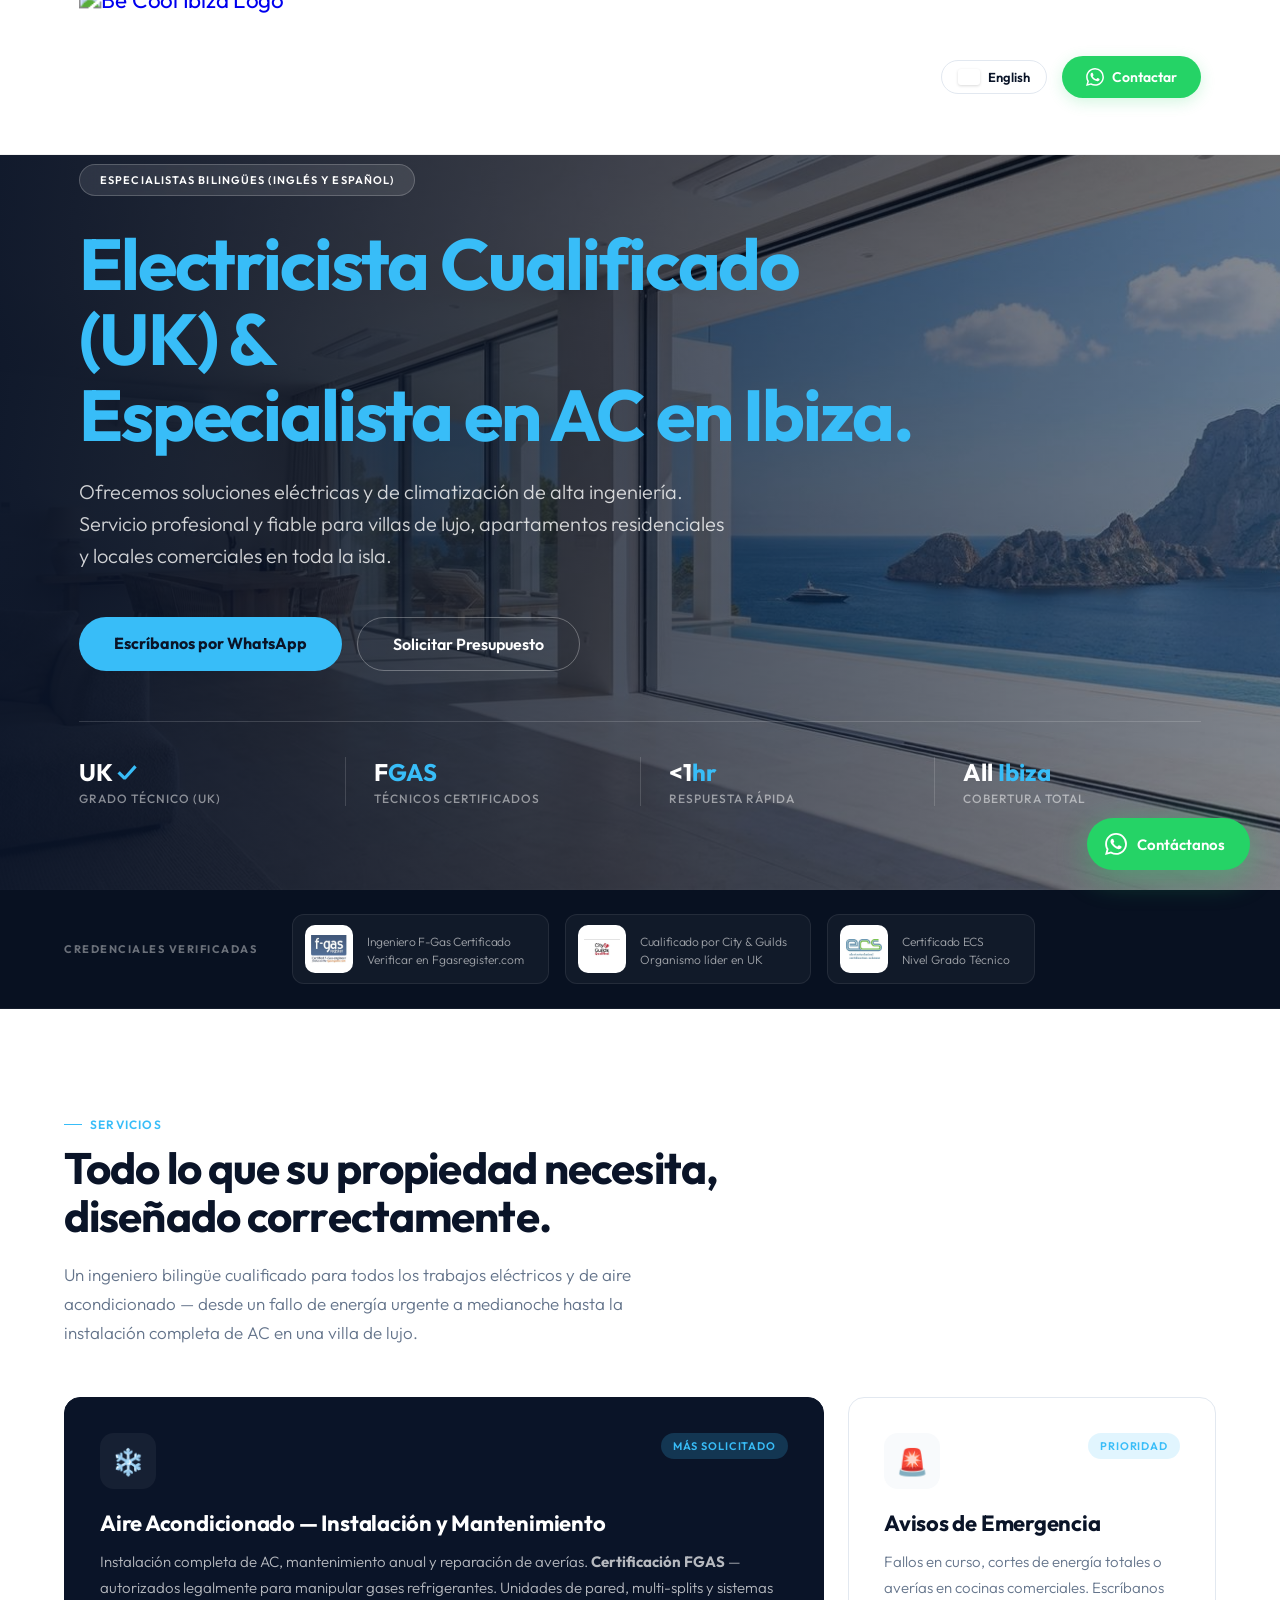
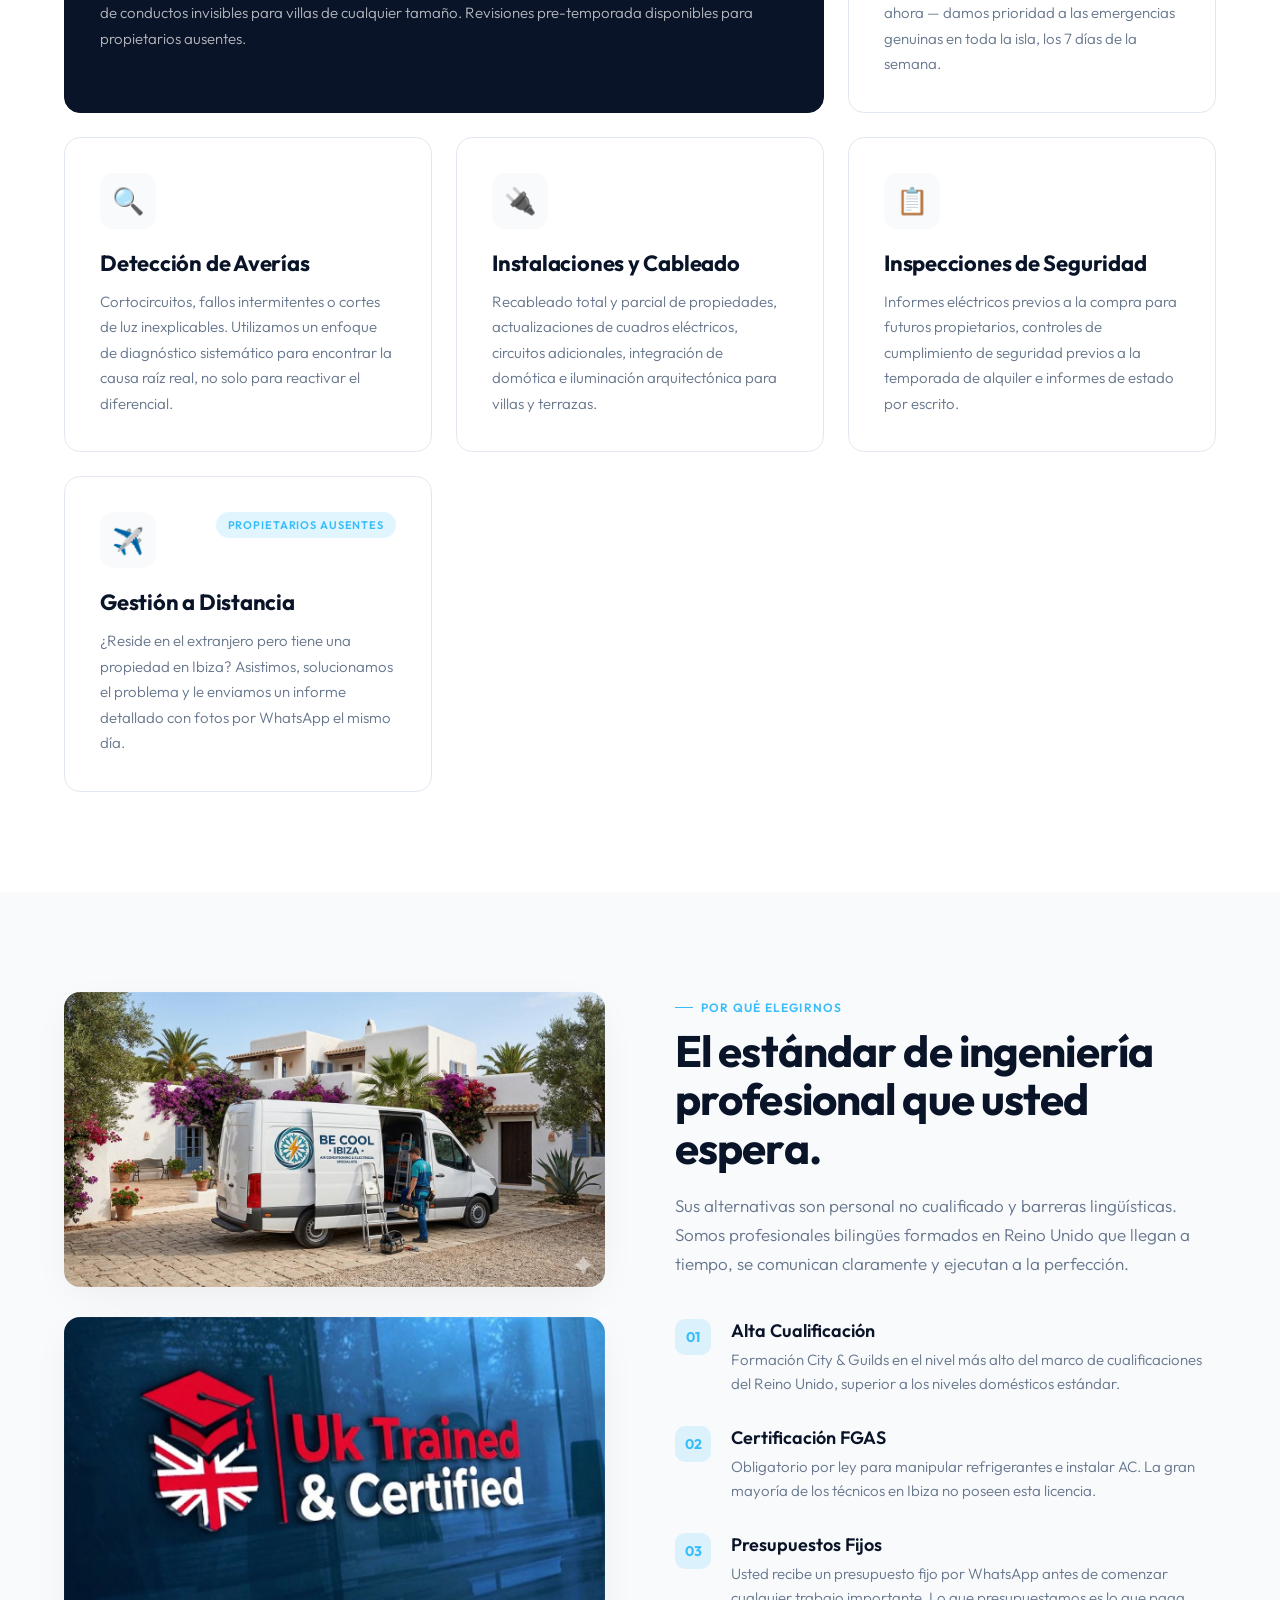
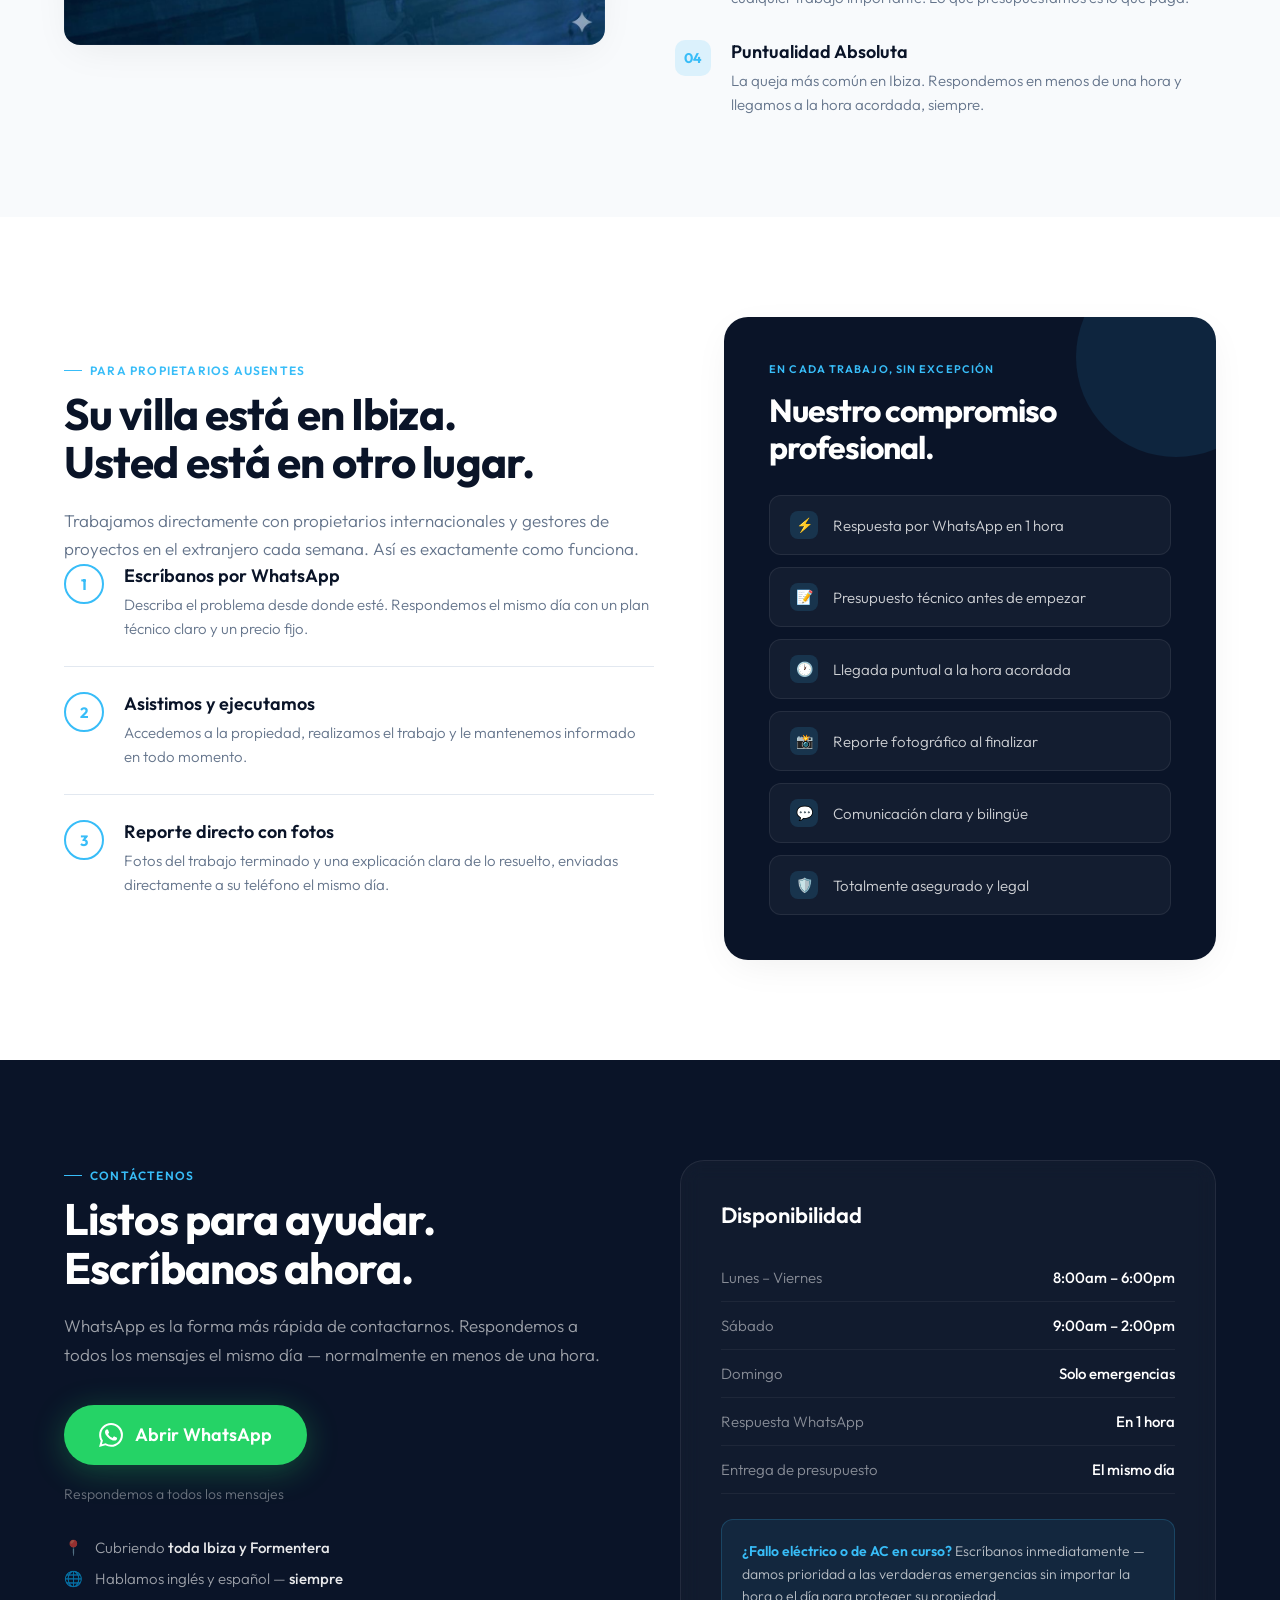
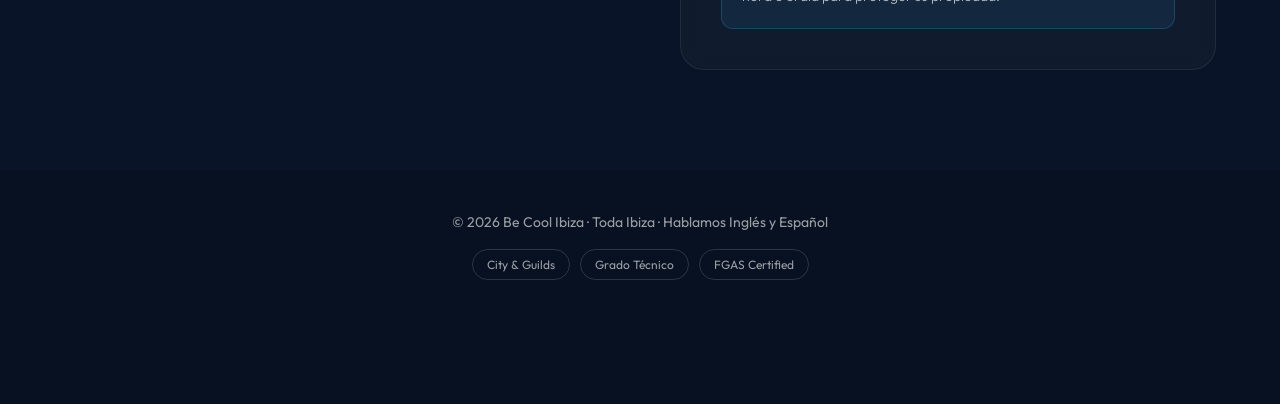
==== commit c5306a98: "Add files via upload" ====
--- a/index.html
+++ b/index.html
@@ -1,14 +1,14 @@
 <!DOCTYPE html>
-<html lang="en">
+<html lang="es">
 <head>
 <meta charset="UTF-8">
 <meta name="viewport" content="width=device-width, initial-scale=1.0">
-<meta name="description" content="UK-qualified electrician & F-Gas certified air conditioning specialist in Ibiza. English & Spanish speaking. Villas, apartments, commercial. 7-day emergency call-outs.">
-<title>Electrician & Air Conditioning Ibiza | UK-Qualified | Be Cool Ibiza</title>
-<link rel="canonical" href="https://becoolibiza.com/">
-<link rel="alternate" hreflang="en" href="https://becoolibiza.com/">
-<link rel="alternate" hreflang="es" href="https://becoolibiza.com/es/">
-<link rel="alternate" hreflang="x-default" href="https://becoolibiza.com/">
+<meta name="description" content="Electricista cualificado (UK) y especialista en aire acondicionado en Ibiza. Instalación, mantenimiento y reparación. Villas, apartamentos y locales. Urgencias 7 días.">
+<title>Electricista y Aire Acondicionado en Ibiza | Be Cool Ibiza</title>
+<link rel="canonical" href="https://www.becoolibiza.com/es/">
+<link rel="alternate" hreflang="en" href="https://www.becoolibiza.com/">
+<link rel="alternate" hreflang="es" href="https://www.becoolibiza.com/es/">
+<link rel="alternate" hreflang="x-default" href="https://www.becoolibiza.com/">
 <link rel="icon" href="data:image/svg+xml,<svg xmlns=%22http://www.w3.org/2000/svg%22 viewBox=%220 0 100 100%22><text y=%22.9em%22 font-size=%2290%22>❄️</text></svg>">
 <link rel="preconnect" href="https://fonts.googleapis.com">
 <link rel="preconnect" href="https://fonts.gstatic.com" crossorigin>
@@ -127,7 +127,7 @@
 
     /* Cinematic Hero */
     .hero{position:relative;min-height:90vh;display:flex;align-items:center;overflow:hidden;margin-top:80px;background:var(--navy)}
-    .hbg{position:absolute;inset:0;background-image:url('images/hero-ibiza-villa.jpg');background-size:cover;background-position:center}
+    .hbg{position:absolute;inset:0;background-image:url('../images/hero-ibiza-villa.jpg');background-size:cover;background-position:center}
     .hbg::after{content:'';position:absolute;inset:0;background:linear-gradient(to right, rgba(10,20,40,0.95) 0%, rgba(10,20,40,0.5) 100%)}
     .hc{position:relative;z-index:2;max-width:1250px;margin:0 auto;width:100%;padding:60px 5%}
     
@@ -399,11 +399,11 @@
 {
   "@context": "https://schema.org",
   "@type": ["Electrician", "HVACBusiness"],
-  "@id": "https://becoolibiza.com/#business",
+  "@id": "https://www.becoolibiza.com/#business",
   "name": "Be Cool Ibiza",
-  "url": "https://becoolibiza.com/",
-  "logo": "https://becoolibiza.com/logo.png",
-  "image": "https://becoolibiza.com/logo.png",
+  "url": "https://www.becoolibiza.com/",
+  "logo": "https://www.becoolibiza.com/logo.png",
+  "image": "https://www.becoolibiza.com/logo.png",
   "telephone": "+34637157722",
   "priceRange": "€€",
   "address": {
@@ -416,7 +416,9 @@
     "Ibiza", "Eivissa", "Sant Antoni de Portmany", "Santa Eulària des Riu",
     "Sant Josep de sa Talaia", "Sant Joan de Labritja", "Formentera"
   ],
-  "knowsLanguage": ["en", "es"],
+  "knowsLanguage": ["en", "es"],
+  "hasMap": "https://maps.google.com/?cid=661531680177830989",
+  "sameAs": ["https://maps.google.com/?cid=661531680177830989"],
   "openingHoursSpecification": [
     {
       "@type": "OpeningHoursSpecification",
@@ -440,17 +442,17 @@
 <nav>
   <div class="ni">
     <a class="lg" href="./">
-      <img src="logo.png" alt="Be Cool Ibiza Logo" class="logo-img">
+      <img src="../logo.png" alt="Be Cool Ibiza Logo" class="logo-img">
     </a>
     <div class="nr">
       
-      <a class="lang-current lang-selector" href="es/" hreflang="es" lang="es">
-        <img src="https://flagcdn.com/w40/es.png" alt="" class="flag-icon"> Español
+      <a class="lang-current lang-selector" href="../" hreflang="en" lang="en">
+        <img src="https://flagcdn.com/w40/gb.png" alt="" class="flag-icon"> English
       </a>
       
       <a class="nw" href="https://wa.me/34637157722">
         <svg viewBox="0 0 24 24" fill="currentColor" width="18" height="18"><path d="M17.472 14.382c-.297-.149-1.758-.867-2.03-.967-.273-.099-.471-.148-.67.15-.197.297-.767.966-.94 1.164-.173.199-.347.223-.644.075-.297-.15-1.255-.463-2.39-1.475-.883-.788-1.48-1.761-1.653-2.059-.173-.297-.018-.458.13-.606.134-.133.298-.347.446-.52.149-.174.198-.298.298-.497.099-.198.05-.371-.025-.52-.075-.149-.669-1.612-.916-2.207-.242-.579-.487-.5-.669-.51-.173-.008-.371-.01-.57-.01-.198 0-.52.074-.792.372-.272.297-1.04 1.016-1.04 2.479 0 1.462 1.065 2.875 1.213 3.074.149.198 2.096 3.2 5.077 4.487.709.306 1.262.489 1.694.625.712.227 1.36.195 1.871.118.571-.085 1.758-.719 2.006-1.413.248-.694.248-1.289.173-1.413-.074-.124-.272-.198-.57-.347m-5.421 7.403h-.004a9.87 9.87 0 01-5.031-1.378l-.361-.214-3.741.982.998-3.648-.235-.374a9.86 9.86 0 01-1.51-5.26c.001-5.45 4.436-9.884 9.888-9.884 2.64 0 5.122 1.03 6.988 2.898a9.825 9.825 0 012.893 6.994c-.003 5.45-4.437 9.884-9.885 9.884m8.413-18.297A11.815 11.815 0 0012.05 0C5.495 0 .16 5.335.157 11.892c0 2.096.547 4.142 1.588 5.945L.057 24l6.305-1.654a11.882 11.882 0 005.683 1.448h.005c6.554 0 11.89-5.335 11.893-11.893a11.821 11.821 0 00-3.48-8.413Z"/></svg>
-        <span class="en">WhatsApp Contact</span>
+        <span class="es">Contactar</span>
       </a>
     </div>
   </div>
@@ -460,35 +462,35 @@
   <div class="hbg"></div>
   <div class="hc">
     <div class="pill">
-      <span class="en">English &amp; Spanish Speaking Specialists</span>
-      
+      
+      <span class="es">Especialistas bilingües (Inglés y Español)</span>
     </div>
     
     <h1>
-      <span class="en">UK-Qualified Electrician &amp;<br><span>AC Specialist</span> in Ibiza.</span>
-      
+      
+      <span class="es">Electricista Cualificado (UK) &amp;<br><span>Especialista en AC</span> en Ibiza.</span>
     </h1>
     
     <p class="hs">
-      <span class="en">Delivering highly engineered climate control and electrical solutions. Professional, reliable service for luxury villas, residential apartments, and commercial premises across the island.</span>
-      
+      
+      <span class="es">Ofrecemos soluciones eléctricas y de climatización de alta ingeniería. Servicio profesional y fiable para villas de lujo, apartamentos residenciales y locales comerciales en toda la isla.</span>
     </p>
     
     <div class="hero-ctas">
       <a class="btn-primary" href="https://wa.me/34637157722">
-        <span class="en">WhatsApp us now</span>
+        <span class="es">Escríbanos por WhatsApp</span>
       </a>
       
       <a class="btn-secondary" href="#" onclick="openModal(event)">
-        <span class="en">Request a Call Back</span>
+        <span class="es">Solicitar Presupuesto</span>
       </a>
     </div>
     
     <div class="hero-stats">
-      <div class="hstat"><div class="hstat-n">UK <span>✓</span></div><div class="hstat-l"><span class="en">Technician Grade</span></div></div>
-      <div class="hstat"><div class="hstat-n">F<span>GAS</span></div><div class="hstat-l"><span class="en">Certified AC Engineers</span></div></div>
-      <div class="hstat"><div class="hstat-n">&lt;1<span>hr</span></div><div class="hstat-l"><span class="en">WhatsApp Response</span></div></div>
-      <div class="hstat"><div class="hstat-n">All<span> Ibiza</span></div><div class="hstat-l"><span class="en">Full Island Coverage</span></div></div>
+      <div class="hstat"><div class="hstat-n">UK <span>✓</span></div><div class="hstat-l"><span class="es">Grado Técnico (UK)</span></div></div>
+      <div class="hstat"><div class="hstat-n">F<span>GAS</span></div><div class="hstat-l"><span class="es">Técnicos Certificados</span></div></div>
+      <div class="hstat"><div class="hstat-n">&lt;1<span>hr</span></div><div class="hstat-l"><span class="es">Respuesta Rápida</span></div></div>
+      <div class="hstat"><div class="hstat-n">All<span> Ibiza</span></div><div class="hstat-l"><span class="es">Cobertura Total</span></div></div>
     </div>
   </div>
 </div>
@@ -496,55 +498,55 @@
 <div class="credentials-strip">
   <div class="credentials-inner">
     <div class="cred-label">
-      <span class="en">VERIFIED CREDENTIALS</span>
-      
+      
+      <span class="es">CREDENCIALES VERIFICADAS</span>
     </div>
     <div class="cred-boxes">
       
       <a href="https://www.fgasregister.com/" target="_blank" rel="noopener" class="cred-box">
         <div class="cred-icon-wrap">
-          <img src="images/f-gas-logo.jpg" alt="F-Gas Register">
+          <img src="../images/f-gas-logo.jpg" alt="F-Gas Register">
         </div>
         <div class="cred-text">
           <strong>
-            <span class="en">Certified F-Gas Engineer</span>
             
+            <span class="es">Ingeniero F-Gas Certificado</span>
           </strong>
           <span>
-            <span class="en">Verify on Fgasregister.com</span>
             
+            <span class="es">Verificar en Fgasregister.com</span>
           </span>
         </div>
       </a>
 
       <div class="cred-box">
         <div class="cred-icon-wrap">
-          <img src="images/city-and-guilds-logo.jpg" alt="City & Guilds">
+          <img src="../images/city-and-guilds-logo.jpg" alt="City & Guilds">
         </div>
         <div class="cred-text">
           <strong>
-            <span class="en">City &amp; Guilds Qualified</span>
             
+            <span class="es">Cualificado por City &amp; Guilds</span>
           </strong>
           <span>
-            <span class="en">UK's leading body</span>
             
+            <span class="es">Organismo líder en UK</span>
           </span>
         </div>
       </div>
 
       <div class="cred-box">
         <div class="cred-icon-wrap">
-          <img src="images/ecs-logo.jpg" alt="ECS">
+          <img src="../images/ecs-logo.jpg" alt="ECS">
         </div>
         <div class="cred-text">
           <strong>
-            <span class="en">ECS Certified</span>
             
+            <span class="es">Certificado ECS</span>
           </strong>
           <span>
-            <span class="en">Technician Grade Level</span>
             
+            <span class="es">Nivel Grado Técnico</span>
           </span>
         </div>
       </div>
@@ -556,93 +558,93 @@
 <div class="section" id="services">
   <div class="section-inner">
     <div class="stag r">
-      <span class="en">Services</span>
+      <span class="es">Servicios</span>
     </div>
     
     <h2 class="r">
-      <span class="en">Everything your property needs,<br>engineered properly.</span>
-      
+      
+      <span class="es">Todo lo que su propiedad necesita,<br>diseñado correctamente.</span>
     </h2>
     
     <p class="slead r">
-      <span class="en">One qualified bilingual engineer for all electrical and air conditioning works — from an urgent power failure at midnight to a full luxury villa AC installation.</span>
-      
+      
+      <span class="es">Un ingeniero bilingüe cualificado para todos los trabajos eléctricos y de aire acondicionado — desde un fallo de energía urgente a medianoche hasta la instalación completa de AC en una villa de lujo.</span>
     </p>
     
     <div class="services-grid">
       <div class="scard feature r">
         <div class="scard-top">
           <div class="sicon">❄️</div>
-          <span class="sbadge"><span class="en">Most requested</span></span>
+          <span class="sbadge"><span class="es">Más solicitado</span></span>
         </div>
         <div class="scard-title">
-          <span class="en">Air Conditioning — Supply, Install &amp; Service</span>
-          
+          
+          <span class="es">Aire Acondicionado — Instalación y Mantenimiento</span>
         </div>
         <p class="scard-desc">
-          <span class="en">Full AC installation, annual servicing and fault repair. <strong>FGAS certified</strong> — legally certified to handle refrigerants, which the majority of tradespeople in Ibiza are not. Wall-mounted units, multi-splits and full invisible ducted systems for villas of any size. Pre-season checks available for absent owners.</span>
-          
+          
+          <span class="es">Instalación completa de AC, mantenimiento anual y reparación de averías. <strong>Certificación FGAS</strong> — autorizados legalmente para manipular gases refrigerantes. Unidades de pared, multi-splits y sistemas de conductos invisibles para villas de cualquier tamaño. Revisiones pre-temporada disponibles para propietarios ausentes.</span>
         </p>
       </div>
       
       <div class="scard r d1">
         <div class="scard-top">
           <div class="sicon">🚨</div>
-          <span class="sbadge"><span class="en">Priority</span></span>
+          <span class="sbadge"><span class="es">Prioridad</span></span>
         </div>
         <div class="scard-title">
-          <span class="en">Emergency Call-Outs</span>
+          <span class="es">Avisos de Emergencia</span>
         </div>
         <p class="scard-desc">
-          <span class="en">Live fault, complete power failure, or a commercial kitchen breakdown. Message us now — we prioritize genuine emergencies across the whole island, 7 days a week.</span>
-          
+          
+          <span class="es">Fallos en curso, cortes de energía totales o averías en cocinas comerciales. Escríbanos ahora — damos prioridad a las emergencias genuinas en toda la isla, los 7 días de la semana.</span>
         </p>
       </div>
       
       <div class="scard r d2">
         <div class="scard-top"><div class="sicon">🔍</div></div>
         <div class="scard-title">
-          <span class="en">Fault Finding</span>
+          <span class="es">Detección de Averías</span>
         </div>
         <p class="scard-desc">
-          <span class="en">Tripping circuits, intermittent faults, or unexplained power cuts. We use a UK-trained systematic diagnostic approach to find the actual root cause, not just reset the breaker.</span>
-          
+          
+          <span class="es">Cortocircuitos, fallos intermitentes o cortes de luz inexplicables. Utilizamos un enfoque de diagnóstico sistemático para encontrar la causa raíz real, no solo para reactivar el diferencial.</span>
         </p>
       </div>
       
       <div class="scard r">
         <div class="scard-top"><div class="sicon">🔌</div></div>
         <div class="scard-title">
-          <span class="en">Rewires &amp; Installations</span>
+          <span class="es">Instalaciones y Cableado</span>
         </div>
         <p class="scard-desc">
-          <span class="en">Full and partial property rewires, consumer unit upgrades, additional circuits, smart home integration, and architectural lighting for villas, pools, and terraces.</span>
-          
+          
+          <span class="es">Recableado total y parcial de propiedades, actualizaciones de cuadros eléctricos, circuitos adicionales, integración de domótica e iluminación arquitectónica para villas y terrazas.</span>
         </p>
       </div>
       
       <div class="scard r d1">
         <div class="scard-top"><div class="sicon">📋</div></div>
         <div class="scard-title">
-          <span class="en">Safety Inspections</span>
+          <span class="es">Inspecciones de Seguridad</span>
         </div>
         <p class="scard-desc">
-          <span class="en">Pre-purchase electrical reports for prospective buyers, pre-rental season compliance checks, and written condition reports to UK standards.</span>
-          
+          
+          <span class="es">Informes eléctricos previos a la compra para futuros propietarios, controles de cumplimiento de seguridad previos a la temporada de alquiler e informes de estado por escrito.</span>
         </p>
       </div>
       
       <div class="scard r d2">
         <div class="scard-top">
           <div class="sicon">✈️</div>
-          <span class="sbadge"><span class="en">Absent owners</span></span>
+          <span class="sbadge"><span class="es">Propietarios Ausentes</span></span>
         </div>
         <div class="scard-title">
-          <span class="en">Absent Owner Service</span>
+          <span class="es">Gestión a Distancia</span>
         </div>
         <p class="scard-desc">
-          <span class="en">Based abroad with a property in Ibiza? We attend, fix the problem, and send you a detailed WhatsApp photo report the same day. No chasing, no uncertainty.</span>
-          
+          
+          <span class="es">¿Reside en el extranjero pero tiene una propiedad en Ibiza? Asistimos, solucionamos el problema y le enviamos un informe detallado con fotos por WhatsApp el mismo día.</span>
         </p>
       </div>
     </div>
@@ -654,49 +656,49 @@
     <div class="why-grid">
       
       <div class="why-images r">
-        <img src="images/be-cool-ibiza-van.jpg" alt="Be Cool Ibiza Van and Worker ready to begin electrical and AC work in Ibiza" loading="lazy">
-        <img src="images/electrician-ibiza.jpg" alt="UK Trained Electrician" loading="lazy">
+        <img src="../images/be-cool-ibiza-van.jpg" alt="Be Cool Ibiza Van and Worker ready to begin electrical and AC work in Ibiza" loading="lazy">
+        <img src="../images/electrician-ibiza.jpg" alt="UK Trained Electrician" loading="lazy">
       </div>
       
       <div>
         <div class="stag r">
-          <span class="en">Why choose us</span>
+          <span class="es">Por qué elegirnos</span>
         </div>
         <h2 class="r">
-          <span class="en">The professional engineering<br>standard you expect.</span>
-          
+          
+          <span class="es">El estándar de ingeniería<br>profesional que usted espera.</span>
         </h2>
         <p class="slead r" style="margin-bottom:0">
-          <span class="en">Your alternatives are handymen and language barriers. We are UK-trained, bilingual professionals who arrive on time, communicate clearly, and execute perfectly.</span>
-          
+          
+          <span class="es">Sus alternativas son personal no cualificado y barreras lingüísticas. Somos profesionales bilingües formados en Reino Unido que llegan a tiempo, se comunican claramente y ejecutan a la perfección.</span>
         </p>
         <div class="why-list">
           <div class="witem r">
             <div class="wnum">01</div>
             <div class="wbody">
-              <strong><span class="en">Technician Grade</span></strong>
-              <p><span class="en">City &amp; Guilds trained to the absolute top tier of the UK qualification framework, above standard domestic levels.</span></p>
+              <strong><span class="es">Alta Cualificación</span></strong>
+              <p><span class="es">Formación City &amp; Guilds en el nivel más alto del marco de cualificaciones del Reino Unido, superior a los niveles domésticos estándar.</span></p>
             </div>
           </div>
           <div class="witem r d1">
             <div class="wnum">02</div>
             <div class="wbody">
-              <strong><span class="en">FGAS Certified</span></strong>
-              <p><span class="en">Legally required to handle refrigerants and install AC. The vast majority of tradespeople in Ibiza do not hold this license.</span></p>
+              <strong><span class="es">Certificación FGAS</span></strong>
+              <p><span class="es">Obligatorio por ley para manipular refrigerantes e instalar AC. La gran mayoría de los técnicos en Ibiza no poseen esta licencia.</span></p>
             </div>
           </div>
           <div class="witem r d2">
             <div class="wnum">03</div>
             <div class="wbody">
-              <strong><span class="en">Fixed Written Quotes</span></strong>
-              <p><span class="en">You receive a fixed quote via WhatsApp before we start any major work. What we quote is what you pay.</span></p>
+              <strong><span class="es">Presupuestos Fijos</span></strong>
+              <p><span class="es">Usted recibe un presupuesto fijo por WhatsApp antes de comenzar cualquier trabajo importante. Lo que presupuestamos es lo que paga.</span></p>
             </div>
           </div>
           <div class="witem r d3">
             <div class="wnum">04</div>
             <div class="wbody">
-              <strong><span class="en">We Show Up</span></strong>
-              <p><span class="en">The most common complaint in Ibiza. We respond within the hour and arrive at the agreed time, every single time.</span></p>
+              <strong><span class="es">Puntualidad Absoluta</span></strong>
+              <p><span class="es">La queja más común en Ibiza. Respondemos en menos de una hora y llegamos a la hora acordada, siempre.</span></p>
             </div>
           </div>
         </div>
@@ -710,55 +712,55 @@
     <div class="absent-grid">
       <div>
         <div class="stag r">
-          <span class="en">For absent property owners</span>
+          <span class="es">Para propietarios ausentes</span>
         </div>
         <h2 class="r">
-          <span class="en">Your villa is in Ibiza.<br>You're anywhere else.</span>
-          
+          
+          <span class="es">Su villa está en Ibiza.<br>Usted está en otro lugar.</span>
         </h2>
         <p class="slead r" style="margin-bottom:0">
-          <span class="en">We work directly with international property owners and project managers based abroad every week. Here is exactly how it works.</span>
-          
+          
+          <span class="es">Trabajamos directamente con propietarios internacionales y gestores de proyectos en el extranjero cada semana. Así es exactamente como funciona.</span>
         </p>
         <div class="asteps">
           <div class="astep r">
             <div class="acirc">1</div>
             <div class="abody">
-              <strong><span class="en">Message us on WhatsApp</span></strong>
-              <p><span class="en">Describe the issue from wherever you are. We respond the same day with a clear technical plan and a fixed price.</span></p>
+              <strong><span class="es">Escríbanos por WhatsApp</span></strong>
+              <p><span class="es">Describa el problema desde donde esté. Respondemos el mismo día con un plan técnico claro y un precio fijo.</span></p>
             </div>
           </div>
           <div class="astep r">
             <div class="acirc">2</div>
             <div class="abody">
-              <strong><span class="en">We attend and execute</span></strong>
-              <p><span class="en">We access the property, carry out the engineering work, and keep you or your villa manager informed throughout.</span></p>
+              <strong><span class="es">Asistimos y ejecutamos</span></strong>
+              <p><span class="es">Accedemos a la propiedad, realizamos el trabajo y le mantenemos informado en todo momento.</span></p>
             </div>
           </div>
           <div class="astep r">
             <div class="acirc">3</div>
             <div class="abody">
-              <strong><span class="en">Direct photo reporting</span></strong>
-              <p><span class="en">Completion photos and a plain English explanation of what was resolved, sent directly to your phone the same day.</span></p>
+              <strong><span class="es">Reporte directo con fotos</span></strong>
+              <p><span class="es">Fotos del trabajo terminado y una explicación clara de lo resuelto, enviadas directamente a su teléfono el mismo día.</span></p>
             </div>
           </div>
         </div>
       </div>
       <div class="absent-panel r">
         <div class="aptag">
-          <span class="en">Every job, without exception</span>
+          <span class="es">En cada trabajo, sin excepción</span>
         </div>
         <h3>
-          <span class="en">Our professional<br>promise to you.</span>
-          
+          
+          <span class="es">Nuestro compromiso<br>profesional.</span>
         </h3>
         <div class="plist">
-          <div class="pitem"><div class="pcheck">⚡</div><span><span class="en">WhatsApp response within 1 hour</span></span></div>
-          <div class="pitem"><div class="pcheck">📝</div><span><span class="en">Written technical quote before work</span></span></div>
-          <div class="pitem"><div class="pcheck">🕐</div><span><span class="en">Punctual arrival at the agreed time</span></span></div>
-          <div class="pitem"><div class="pcheck">📸</div><span><span class="en">Photographic update on completion</span></span></div>
-          <div class="pitem"><div class="pcheck">💬</div><span><span class="en">Clear, bilingual communication</span></span></div>
-          <div class="pitem"><div class="pcheck">🛡️</div><span><span class="en">Fully insured and legally compliant</span></span></div>
+          <div class="pitem"><div class="pcheck">⚡</div><span><span class="es">Respuesta por WhatsApp en 1 hora</span></span></div>
+          <div class="pitem"><div class="pcheck">📝</div><span><span class="es">Presupuesto técnico antes de empezar</span></span></div>
+          <div class="pitem"><div class="pcheck">🕐</div><span><span class="es">Llegada puntual a la hora acordada</span></span></div>
+          <div class="pitem"><div class="pcheck">📸</div><span><span class="es">Reporte fotográfico al finalizar</span></span></div>
+          <div class="pitem"><div class="pcheck">💬</div><span><span class="es">Comunicación clara y bilingüe</span></span></div>
+          <div class="pitem"><div class="pcheck">🛡️</div><span><span class="es">Totalmente asegurado y legal</span></span></div>
         </div>
       </div>
     </div>
@@ -769,55 +771,55 @@
   <div class="contact-inner">
     <div>
       <div class="stag r">
-        <span class="en">Get in touch</span>
+        <span class="es">Contáctenos</span>
       </div>
       <h2 class="r">
-        <span class="en">Ready to help.<br>Message us now.</span>
         
+        <span class="es">Listos para ayudar.<br>Escríbanos ahora.</span>
       </h2>
       <p class="slead r">
-        <span class="en">WhatsApp is the fastest way to reach us. We reply to every message the same day — usually within the hour.</span>
         
+        <span class="es">WhatsApp es la forma más rápida de contactarnos. Respondemos a todos los mensajes el mismo día — normalmente en menos de una hora.</span>
       </p>
       
       <a class="bigwa r" href="https://wa.me/34637157722">
         <svg viewBox="0 0 24 24" fill="currentColor"><path d="M17.472 14.382c-.297-.149-1.758-.867-2.03-.967-.273-.099-.471-.148-.67.15-.197.297-.767.966-.94 1.164-.173.199-.347.223-.644.075-.297-.15-1.255-.463-2.39-1.475-.883-.788-1.48-1.761-1.653-2.059-.173-.297-.018-.458.13-.606.134-.133.298-.347.446-.52.149-.174.198-.298.298-.497.099-.198.05-.371-.025-.52-.075-.149-.669-1.612-.916-2.207-.242-.579-.487-.5-.669-.51-.173-.008-.371-.01-.57-.01-.198 0-.52.074-.792.372-.272.297-1.04 1.016-1.04 2.479 0 1.462 1.065 2.875 1.213 3.074.149.198 2.096 3.2 5.077 4.487.709.306 1.262.489 1.694.625.712.227 1.36.195 1.871.118.571-.085 1.758-.719 2.006-1.413.248-.694.248-1.289.173-1.413-.074-.124-.272-.198-.57-.347m-5.421 7.403h-.004a9.87 9.87 0 01-5.031-1.378l-.361-.214-3.741.982.998-3.648-.235-.374a9.86 9.86 0 01-1.51-5.26c.001-5.45 4.436-9.884 9.888-9.884 2.64 0 5.122 1.03 6.988 2.898a9.825 9.825 0 012.893 6.994c-.003 5.45-4.437 9.884-9.885 9.884m8.413-18.297A11.815 11.815 0 0012.05 0C5.495 0 .16 5.335.157 11.892c0 2.096.547 4.142 1.588 5.945L.057 24l6.305-1.654a11.882 11.882 0 005.683 1.448h.005c6.554 0 11.89-5.335 11.893-11.893a11.821 11.821 0 00-3.48-8.413Z"/></svg>
-        <span class="en">Open WhatsApp</span>
+        <span class="es">Abrir WhatsApp</span>
       </a>
       
       <p class="cnote r">
-        <span class="en">We reply to every single message</span>
+        <span class="es">Respondemos a todos los mensajes</span>
       </p>
-      <div class="cdet r">📍 <span><span class="en">Covering <strong>all of Ibiza & Formentera</strong></span></span></div>
-      <div class="cdet r">🌐 <span><span class="en">English &amp; Spanish speaking — <strong>always</strong></span></span></div>
+      <div class="cdet r">📍 <span><span class="es">Cubriendo <strong>toda Ibiza y Formentera</strong></span></span></div>
+      <div class="cdet r">🌐 <span><span class="es">Hablamos inglés y español — <strong>siempre</strong></span></span></div>
     </div>
     
     <div class="hbox r">
-      <h4><span class="en">Availability</span></h4>
+      <h4><span class="es">Disponibilidad</span></h4>
       <div class="hrow">
-        <span class="day"><span class="en">Monday – Friday</span></span>
+        <span class="day"><span class="es">Lunes – Viernes</span></span>
         <span class="time">8:00am – 6:00pm</span>
       </div>
       <div class="hrow">
-        <span class="day"><span class="en">Saturday</span></span>
+        <span class="day"><span class="es">Sábado</span></span>
         <span class="time">9:00am – 2:00pm</span>
       </div>
       <div class="hrow">
-        <span class="day"><span class="en">Sunday</span></span>
-        <span class="time"><span class="en">Emergencies only</span></span>
+        <span class="day"><span class="es">Domingo</span></span>
+        <span class="time"><span class="es">Solo emergencias</span></span>
       </div>
       <div class="hrow">
-        <span class="day"><span class="en">WhatsApp response</span></span>
-        <span class="time"><span class="en">Within 1 hour</span></span>
+        <span class="day"><span class="es">Respuesta WhatsApp</span></span>
+        <span class="time"><span class="es">En 1 hora</span></span>
       </div>
       <div class="hrow">
-        <span class="day"><span class="en">Quote turnaround</span></span>
-        <span class="time"><span class="en">Same day</span></span>
+        <span class="day"><span class="es">Entrega de presupuesto</span></span>
+        <span class="time"><span class="es">El mismo día</span></span>
       </div>
       
       <div class="ebox">
-        <span class="en"><strong>Live electrical fault or AC failure?</strong> Message us immediately — we prioritize genuine emergencies regardless of the time or day to protect your property and guests.</span>
         
+        <span class="es"><strong>¿Fallo eléctrico o de AC en curso?</strong> Escríbanos inmediatamente — damos prioridad a las verdaderas emergencias sin importar la hora o el día para proteger su propiedad.</span>
       </div>
     </div>
   </div>
@@ -825,19 +827,19 @@
 
 <footer>
   <p>
-    <span class="en">© 2026 Be Cool Ibiza · All of Ibiza · English &amp; Spanish speaking</span>
-    
+    
+    <span class="es">© 2026 Be Cool Ibiza · Toda Ibiza · Hablamos Inglés y Español</span>
   </p>
   <div class="fcreds">
     <span class="fcred">City &amp; Guilds</span>
-    <span class="fcred"><span class="en">Technician Grade</span></span>
+    <span class="fcred"><span class="es">Grado Técnico</span></span>
     <span class="fcred">FGAS Certified</span>
   </div>
 </footer>
 
 <a class="float" href="https://wa.me/34637157722">
   <svg viewBox="0 0 24 24" fill="currentColor"><path d="M17.472 14.382c-.297-.149-1.758-.867-2.03-.967-.273-.099-.471-.148-.67.15-.197.297-.767.966-.94 1.164-.173.199-.347.223-.644.075-.297-.15-1.255-.463-2.39-1.475-.883-.788-1.48-1.761-1.653-2.059-.173-.297-.018-.458.13-.606.134-.133.298-.347.446-.52.149-.174.198-.298.298-.497.099-.198.05-.371-.025-.52-.075-.149-.669-1.612-.916-2.207-.242-.579-.487-.5-.669-.51-.173-.008-.371-.01-.57-.01-.198 0-.52.074-.792.372-.272.297-1.04 1.016-1.04 2.479 0 1.462 1.065 2.875 1.213 3.074.149.198 2.096 3.2 5.077 4.487.709.306 1.262.489 1.694.625.712.227 1.36.195 1.871.118.571-.085 1.758-.719 2.006-1.413.248-.694.248-1.289.173-1.413-.074-.124-.272-.198-.57-.347m-5.421 7.403h-.004a9.87 9.87 0 01-5.031-1.378l-.361-.214-3.741.982.998-3.648-.235-.374a9.86 9.86 0 01-1.51-5.26c.001-5.45 4.436-9.884 9.888-9.884 2.64 0 5.122 1.03 6.988 2.898a9.825 9.825 0 012.893 6.994c-.003 5.45-4.437 9.884-9.885 9.884m8.413-18.297A11.815 11.815 0 0012.05 0C5.495 0 .16 5.335.157 11.892c0 2.096.547 4.142 1.588 5.945L.057 24l6.305-1.654a11.882 11.882 0 005.683 1.448h.005c6.554 0 11.89-5.335 11.893-11.893a11.821 11.821 0 00-3.48-8.413Z"/></svg>
-  <span class="flbl"><span class="en">WhatsApp us</span></span>
+  <span class="flbl"><span class="es">Contáctanos</span></span>
 </a>
 
 <div class="modal-overlay" id="callbackModal" onclick="closeModal(event)">
@@ -846,32 +848,32 @@
       <svg viewBox="0 0 24 24" width="20" height="20" stroke="currentColor" stroke-width="2" fill="none"><line x1="18" y1="6" x2="6" y2="18"></line><line x1="6" y1="6" x2="18" y2="18"></line></svg>
     </button>
     <div class="modal-title">
-      <span class="en">Request a Call Back</span>
+      <span class="es">Solicitar una Llamada</span>
     </div>
     <div class="modal-sub">
-      <span class="en">Leave your details and our lead engineer will contact you shortly to discuss your property.</span>
-      
+      
+      <span class="es">Deje sus datos y nuestro ingeniero principal le contactará en breve para evaluar su propiedad.</span>
     </div>
     
    <form action="https://formspree.io/f/xzdyprwy" method="POST">
       <div class="fm-group">
-        <label class="fm-label"><span class="en">Full Name</span></label>
+        <label class="fm-label"><span class="es">Nombre Completo</span></label>
         <input type="text" name="name" class="fm-input" required>
       </div>
       <div class="fm-group">
-        <label class="fm-label"><span class="en">Phone Number</span></label>
+        <label class="fm-label"><span class="es">Teléfono</span></label>
         <input type="tel" name="phone" class="fm-input" required>
       </div>
       <div class="fm-group">
-        <label class="fm-label"><span class="en">Email Address</span></label>
+        <label class="fm-label"><span class="es">Correo Electrónico</span></label>
         <input type="email" name="_replyto" class="fm-input" required>
       </div>
       <div class="fm-group">
-        <label class="fm-label"><span class="en">How can we help?</span></label>
+        <label class="fm-label"><span class="es">¿Cómo podemos ayudarle?</span></label>
         <textarea name="message" class="fm-textarea" placeholder="..." required></textarea>
       </div>
       <button type="submit" class="fm-submit">
-        <span class="en">Send Request</span>
+        <span class="es">Enviar Solicitud</span>
       </button>
     </form>
   </div>
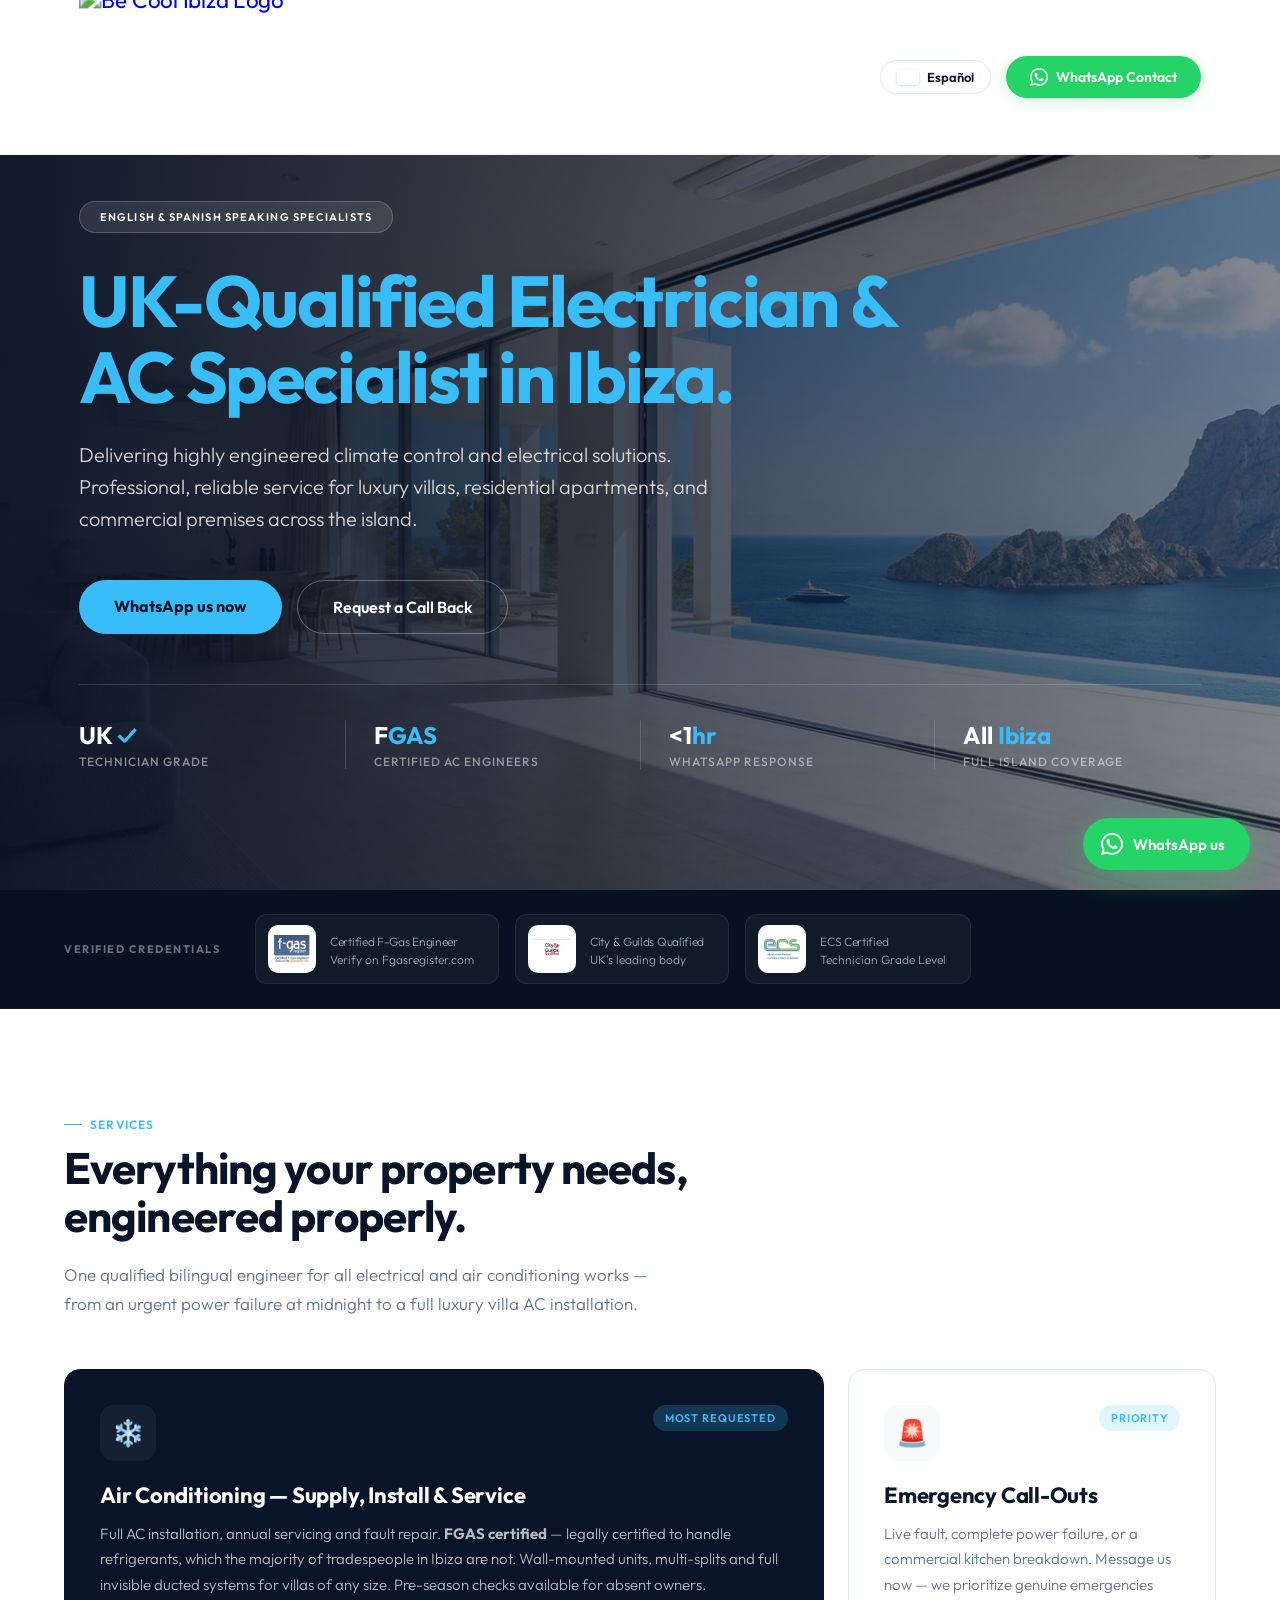
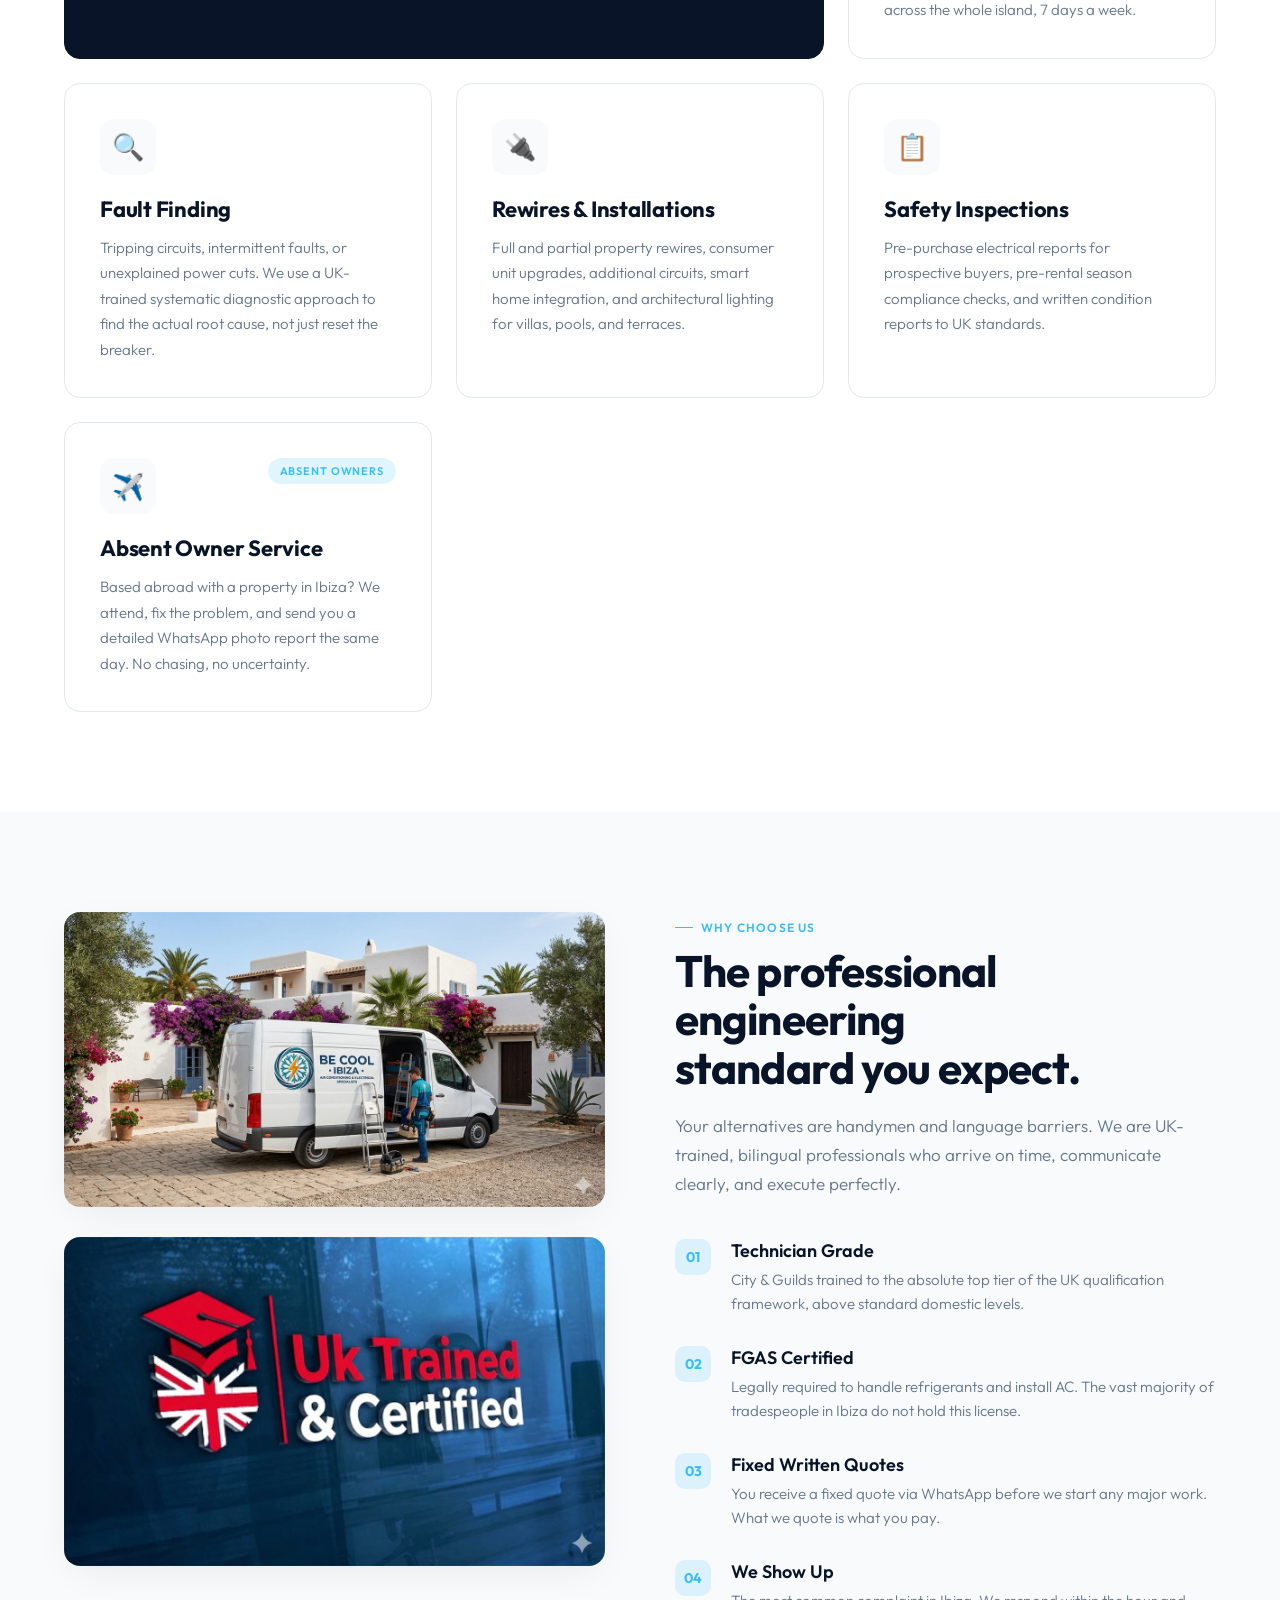
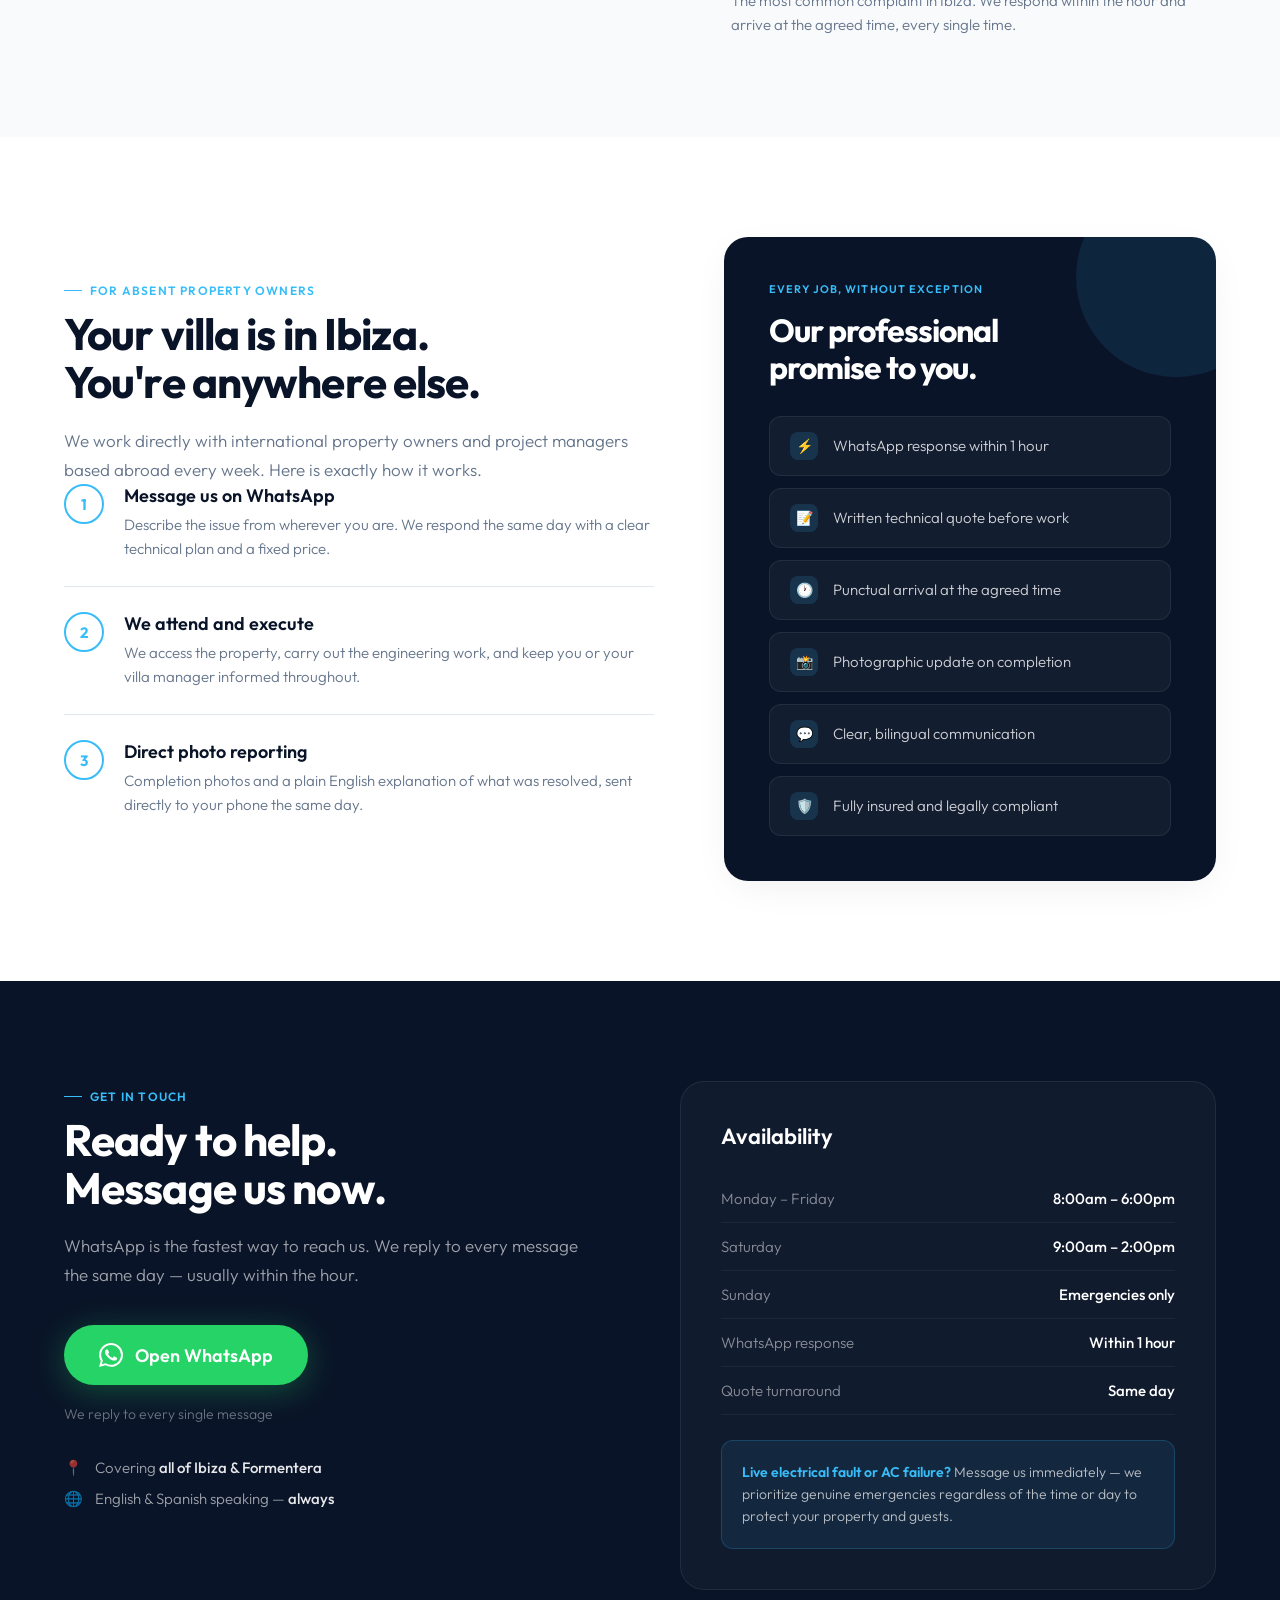
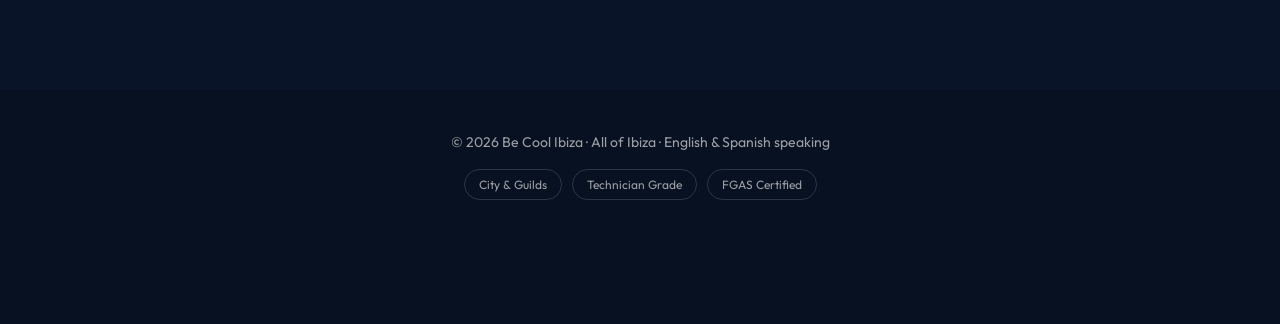
==== commit 52e55283: "Add files via upload" ====
--- a/index.html
+++ b/index.html
@@ -1,11 +1,11 @@
 <!DOCTYPE html>
-<html lang="es">
+<html lang="en">
 <head>
 <meta charset="UTF-8">
 <meta name="viewport" content="width=device-width, initial-scale=1.0">
-<meta name="description" content="Electricista cualificado (UK) y especialista en aire acondicionado en Ibiza. Instalación, mantenimiento y reparación. Villas, apartamentos y locales. Urgencias 7 días.">
-<title>Electricista y Aire Acondicionado en Ibiza | Be Cool Ibiza</title>
-<link rel="canonical" href="https://www.becoolibiza.com/es/">
+<meta name="description" content="UK-qualified electrician & F-Gas certified air conditioning specialist in Ibiza. English & Spanish speaking. Villas, apartments, commercial. 7-day emergency call-outs.">
+<title>Electrician & Air Conditioning Ibiza | UK-Qualified | Be Cool Ibiza</title>
+<link rel="canonical" href="https://www.becoolibiza.com/">
 <link rel="alternate" hreflang="en" href="https://www.becoolibiza.com/">
 <link rel="alternate" hreflang="es" href="https://www.becoolibiza.com/es/">
 <link rel="alternate" hreflang="x-default" href="https://www.becoolibiza.com/">
@@ -127,7 +127,7 @@
 
     /* Cinematic Hero */
     .hero{position:relative;min-height:90vh;display:flex;align-items:center;overflow:hidden;margin-top:80px;background:var(--navy)}
-    .hbg{position:absolute;inset:0;background-image:url('../images/hero-ibiza-villa.jpg');background-size:cover;background-position:center}
+    .hbg{position:absolute;inset:0;background-image:url('images/hero-ibiza-villa.jpg');background-size:cover;background-position:center}
     .hbg::after{content:'';position:absolute;inset:0;background:linear-gradient(to right, rgba(10,20,40,0.95) 0%, rgba(10,20,40,0.5) 100%)}
     .hc{position:relative;z-index:2;max-width:1250px;margin:0 auto;width:100%;padding:60px 5%}
     
@@ -442,17 +442,17 @@
 <nav>
   <div class="ni">
     <a class="lg" href="./">
-      <img src="../logo.png" alt="Be Cool Ibiza Logo" class="logo-img">
+      <img src="logo.png" alt="Be Cool Ibiza Logo" class="logo-img">
     </a>
     <div class="nr">
       
-      <a class="lang-current lang-selector" href="../" hreflang="en" lang="en">
-        <img src="https://flagcdn.com/w40/gb.png" alt="" class="flag-icon"> English
+      <a class="lang-current lang-selector" href="es/" hreflang="es" lang="es">
+        <img src="https://flagcdn.com/w40/es.png" alt="" class="flag-icon"> Español
       </a>
       
       <a class="nw" href="https://wa.me/34637157722">
         <svg viewBox="0 0 24 24" fill="currentColor" width="18" height="18"><path d="M17.472 14.382c-.297-.149-1.758-.867-2.03-.967-.273-.099-.471-.148-.67.15-.197.297-.767.966-.94 1.164-.173.199-.347.223-.644.075-.297-.15-1.255-.463-2.39-1.475-.883-.788-1.48-1.761-1.653-2.059-.173-.297-.018-.458.13-.606.134-.133.298-.347.446-.52.149-.174.198-.298.298-.497.099-.198.05-.371-.025-.52-.075-.149-.669-1.612-.916-2.207-.242-.579-.487-.5-.669-.51-.173-.008-.371-.01-.57-.01-.198 0-.52.074-.792.372-.272.297-1.04 1.016-1.04 2.479 0 1.462 1.065 2.875 1.213 3.074.149.198 2.096 3.2 5.077 4.487.709.306 1.262.489 1.694.625.712.227 1.36.195 1.871.118.571-.085 1.758-.719 2.006-1.413.248-.694.248-1.289.173-1.413-.074-.124-.272-.198-.57-.347m-5.421 7.403h-.004a9.87 9.87 0 01-5.031-1.378l-.361-.214-3.741.982.998-3.648-.235-.374a9.86 9.86 0 01-1.51-5.26c.001-5.45 4.436-9.884 9.888-9.884 2.64 0 5.122 1.03 6.988 2.898a9.825 9.825 0 012.893 6.994c-.003 5.45-4.437 9.884-9.885 9.884m8.413-18.297A11.815 11.815 0 0012.05 0C5.495 0 .16 5.335.157 11.892c0 2.096.547 4.142 1.588 5.945L.057 24l6.305-1.654a11.882 11.882 0 005.683 1.448h.005c6.554 0 11.89-5.335 11.893-11.893a11.821 11.821 0 00-3.48-8.413Z"/></svg>
-        <span class="es">Contactar</span>
+        <span class="en">WhatsApp Contact</span>
       </a>
     </div>
   </div>
@@ -462,35 +462,35 @@
   <div class="hbg"></div>
   <div class="hc">
     <div class="pill">
-      
-      <span class="es">Especialistas bilingües (Inglés y Español)</span>
+      <span class="en">English &amp; Spanish Speaking Specialists</span>
+      
     </div>
     
     <h1>
-      
-      <span class="es">Electricista Cualificado (UK) &amp;<br><span>Especialista en AC</span> en Ibiza.</span>
+      <span class="en">UK-Qualified Electrician &amp;<br><span>AC Specialist</span> in Ibiza.</span>
+      
     </h1>
     
     <p class="hs">
-      
-      <span class="es">Ofrecemos soluciones eléctricas y de climatización de alta ingeniería. Servicio profesional y fiable para villas de lujo, apartamentos residenciales y locales comerciales en toda la isla.</span>
+      <span class="en">Delivering highly engineered climate control and electrical solutions. Professional, reliable service for luxury villas, residential apartments, and commercial premises across the island.</span>
+      
     </p>
     
     <div class="hero-ctas">
       <a class="btn-primary" href="https://wa.me/34637157722">
-        <span class="es">Escríbanos por WhatsApp</span>
+        <span class="en">WhatsApp us now</span>
       </a>
       
       <a class="btn-secondary" href="#" onclick="openModal(event)">
-        <span class="es">Solicitar Presupuesto</span>
+        <span class="en">Request a Call Back</span>
       </a>
     </div>
     
     <div class="hero-stats">
-      <div class="hstat"><div class="hstat-n">UK <span>✓</span></div><div class="hstat-l"><span class="es">Grado Técnico (UK)</span></div></div>
-      <div class="hstat"><div class="hstat-n">F<span>GAS</span></div><div class="hstat-l"><span class="es">Técnicos Certificados</span></div></div>
-      <div class="hstat"><div class="hstat-n">&lt;1<span>hr</span></div><div class="hstat-l"><span class="es">Respuesta Rápida</span></div></div>
-      <div class="hstat"><div class="hstat-n">All<span> Ibiza</span></div><div class="hstat-l"><span class="es">Cobertura Total</span></div></div>
+      <div class="hstat"><div class="hstat-n">UK <span>✓</span></div><div class="hstat-l"><span class="en">Technician Grade</span></div></div>
+      <div class="hstat"><div class="hstat-n">F<span>GAS</span></div><div class="hstat-l"><span class="en">Certified AC Engineers</span></div></div>
+      <div class="hstat"><div class="hstat-n">&lt;1<span>hr</span></div><div class="hstat-l"><span class="en">WhatsApp Response</span></div></div>
+      <div class="hstat"><div class="hstat-n">All<span> Ibiza</span></div><div class="hstat-l"><span class="en">Full Island Coverage</span></div></div>
     </div>
   </div>
 </div>
@@ -498,55 +498,55 @@
 <div class="credentials-strip">
   <div class="credentials-inner">
     <div class="cred-label">
-      
-      <span class="es">CREDENCIALES VERIFICADAS</span>
+      <span class="en">VERIFIED CREDENTIALS</span>
+      
     </div>
     <div class="cred-boxes">
       
       <a href="https://www.fgasregister.com/" target="_blank" rel="noopener" class="cred-box">
         <div class="cred-icon-wrap">
-          <img src="../images/f-gas-logo.jpg" alt="F-Gas Register">
+          <img src="images/f-gas-logo.jpg" alt="F-Gas Register">
         </div>
         <div class="cred-text">
           <strong>
+            <span class="en">Certified F-Gas Engineer</span>
             
-            <span class="es">Ingeniero F-Gas Certificado</span>
           </strong>
           <span>
+            <span class="en">Verify on Fgasregister.com</span>
             
-            <span class="es">Verificar en Fgasregister.com</span>
           </span>
         </div>
       </a>
 
       <div class="cred-box">
         <div class="cred-icon-wrap">
-          <img src="../images/city-and-guilds-logo.jpg" alt="City & Guilds">
+          <img src="images/city-and-guilds-logo.jpg" alt="City & Guilds">
         </div>
         <div class="cred-text">
           <strong>
+            <span class="en">City &amp; Guilds Qualified</span>
             
-            <span class="es">Cualificado por City &amp; Guilds</span>
           </strong>
           <span>
+            <span class="en">UK's leading body</span>
             
-            <span class="es">Organismo líder en UK</span>
           </span>
         </div>
       </div>
 
       <div class="cred-box">
         <div class="cred-icon-wrap">
-          <img src="../images/ecs-logo.jpg" alt="ECS">
+          <img src="images/ecs-logo.jpg" alt="ECS">
         </div>
         <div class="cred-text">
           <strong>
+            <span class="en">ECS Certified</span>
             
-            <span class="es">Certificado ECS</span>
           </strong>
           <span>
+            <span class="en">Technician Grade Level</span>
             
-            <span class="es">Nivel Grado Técnico</span>
           </span>
         </div>
       </div>
@@ -558,93 +558,93 @@
 <div class="section" id="services">
   <div class="section-inner">
     <div class="stag r">
-      <span class="es">Servicios</span>
+      <span class="en">Services</span>
     </div>
     
     <h2 class="r">
-      
-      <span class="es">Todo lo que su propiedad necesita,<br>diseñado correctamente.</span>
+      <span class="en">Everything your property needs,<br>engineered properly.</span>
+      
     </h2>
     
     <p class="slead r">
-      
-      <span class="es">Un ingeniero bilingüe cualificado para todos los trabajos eléctricos y de aire acondicionado — desde un fallo de energía urgente a medianoche hasta la instalación completa de AC en una villa de lujo.</span>
+      <span class="en">One qualified bilingual engineer for all electrical and air conditioning works — from an urgent power failure at midnight to a full luxury villa AC installation.</span>
+      
     </p>
     
     <div class="services-grid">
       <div class="scard feature r">
         <div class="scard-top">
           <div class="sicon">❄️</div>
-          <span class="sbadge"><span class="es">Más solicitado</span></span>
+          <span class="sbadge"><span class="en">Most requested</span></span>
         </div>
         <div class="scard-title">
-          
-          <span class="es">Aire Acondicionado — Instalación y Mantenimiento</span>
+          <span class="en">Air Conditioning — Supply, Install &amp; Service</span>
+          
         </div>
         <p class="scard-desc">
-          
-          <span class="es">Instalación completa de AC, mantenimiento anual y reparación de averías. <strong>Certificación FGAS</strong> — autorizados legalmente para manipular gases refrigerantes. Unidades de pared, multi-splits y sistemas de conductos invisibles para villas de cualquier tamaño. Revisiones pre-temporada disponibles para propietarios ausentes.</span>
+          <span class="en">Full AC installation, annual servicing and fault repair. <strong>FGAS certified</strong> — legally certified to handle refrigerants, which the majority of tradespeople in Ibiza are not. Wall-mounted units, multi-splits and full invisible ducted systems for villas of any size. Pre-season checks available for absent owners.</span>
+          
         </p>
       </div>
       
       <div class="scard r d1">
         <div class="scard-top">
           <div class="sicon">🚨</div>
-          <span class="sbadge"><span class="es">Prioridad</span></span>
+          <span class="sbadge"><span class="en">Priority</span></span>
         </div>
         <div class="scard-title">
-          <span class="es">Avisos de Emergencia</span>
+          <span class="en">Emergency Call-Outs</span>
         </div>
         <p class="scard-desc">
-          
-          <span class="es">Fallos en curso, cortes de energía totales o averías en cocinas comerciales. Escríbanos ahora — damos prioridad a las emergencias genuinas en toda la isla, los 7 días de la semana.</span>
+          <span class="en">Live fault, complete power failure, or a commercial kitchen breakdown. Message us now — we prioritize genuine emergencies across the whole island, 7 days a week.</span>
+          
         </p>
       </div>
       
       <div class="scard r d2">
         <div class="scard-top"><div class="sicon">🔍</div></div>
         <div class="scard-title">
-          <span class="es">Detección de Averías</span>
+          <span class="en">Fault Finding</span>
         </div>
         <p class="scard-desc">
-          
-          <span class="es">Cortocircuitos, fallos intermitentes o cortes de luz inexplicables. Utilizamos un enfoque de diagnóstico sistemático para encontrar la causa raíz real, no solo para reactivar el diferencial.</span>
+          <span class="en">Tripping circuits, intermittent faults, or unexplained power cuts. We use a UK-trained systematic diagnostic approach to find the actual root cause, not just reset the breaker.</span>
+          
         </p>
       </div>
       
       <div class="scard r">
         <div class="scard-top"><div class="sicon">🔌</div></div>
         <div class="scard-title">
-          <span class="es">Instalaciones y Cableado</span>
+          <span class="en">Rewires &amp; Installations</span>
         </div>
         <p class="scard-desc">
-          
-          <span class="es">Recableado total y parcial de propiedades, actualizaciones de cuadros eléctricos, circuitos adicionales, integración de domótica e iluminación arquitectónica para villas y terrazas.</span>
+          <span class="en">Full and partial property rewires, consumer unit upgrades, additional circuits, smart home integration, and architectural lighting for villas, pools, and terraces.</span>
+          
         </p>
       </div>
       
       <div class="scard r d1">
         <div class="scard-top"><div class="sicon">📋</div></div>
         <div class="scard-title">
-          <span class="es">Inspecciones de Seguridad</span>
+          <span class="en">Safety Inspections</span>
         </div>
         <p class="scard-desc">
-          
-          <span class="es">Informes eléctricos previos a la compra para futuros propietarios, controles de cumplimiento de seguridad previos a la temporada de alquiler e informes de estado por escrito.</span>
+          <span class="en">Pre-purchase electrical reports for prospective buyers, pre-rental season compliance checks, and written condition reports to UK standards.</span>
+          
         </p>
       </div>
       
       <div class="scard r d2">
         <div class="scard-top">
           <div class="sicon">✈️</div>
-          <span class="sbadge"><span class="es">Propietarios Ausentes</span></span>
+          <span class="sbadge"><span class="en">Absent owners</span></span>
         </div>
         <div class="scard-title">
-          <span class="es">Gestión a Distancia</span>
+          <span class="en">Absent Owner Service</span>
         </div>
         <p class="scard-desc">
-          
-          <span class="es">¿Reside en el extranjero pero tiene una propiedad en Ibiza? Asistimos, solucionamos el problema y le enviamos un informe detallado con fotos por WhatsApp el mismo día.</span>
+          <span class="en">Based abroad with a property in Ibiza? We attend, fix the problem, and send you a detailed WhatsApp photo report the same day. No chasing, no uncertainty.</span>
+          
         </p>
       </div>
     </div>
@@ -656,49 +656,49 @@
     <div class="why-grid">
       
       <div class="why-images r">
-        <img src="../images/be-cool-ibiza-van.jpg" alt="Be Cool Ibiza Van and Worker ready to begin electrical and AC work in Ibiza" loading="lazy">
-        <img src="../images/electrician-ibiza.jpg" alt="UK Trained Electrician" loading="lazy">
+        <img src="images/be-cool-ibiza-van.jpg" alt="Be Cool Ibiza Van and Worker ready to begin electrical and AC work in Ibiza" loading="lazy">
+        <img src="images/electrician-ibiza.jpg" alt="UK Trained Electrician" loading="lazy">
       </div>
       
       <div>
         <div class="stag r">
-          <span class="es">Por qué elegirnos</span>
+          <span class="en">Why choose us</span>
         </div>
         <h2 class="r">
-          
-          <span class="es">El estándar de ingeniería<br>profesional que usted espera.</span>
+          <span class="en">The professional engineering<br>standard you expect.</span>
+          
         </h2>
         <p class="slead r" style="margin-bottom:0">
-          
-          <span class="es">Sus alternativas son personal no cualificado y barreras lingüísticas. Somos profesionales bilingües formados en Reino Unido que llegan a tiempo, se comunican claramente y ejecutan a la perfección.</span>
+          <span class="en">Your alternatives are handymen and language barriers. We are UK-trained, bilingual professionals who arrive on time, communicate clearly, and execute perfectly.</span>
+          
         </p>
         <div class="why-list">
           <div class="witem r">
             <div class="wnum">01</div>
             <div class="wbody">
-              <strong><span class="es">Alta Cualificación</span></strong>
-              <p><span class="es">Formación City &amp; Guilds en el nivel más alto del marco de cualificaciones del Reino Unido, superior a los niveles domésticos estándar.</span></p>
+              <strong><span class="en">Technician Grade</span></strong>
+              <p><span class="en">City &amp; Guilds trained to the absolute top tier of the UK qualification framework, above standard domestic levels.</span></p>
             </div>
           </div>
           <div class="witem r d1">
             <div class="wnum">02</div>
             <div class="wbody">
-              <strong><span class="es">Certificación FGAS</span></strong>
-              <p><span class="es">Obligatorio por ley para manipular refrigerantes e instalar AC. La gran mayoría de los técnicos en Ibiza no poseen esta licencia.</span></p>
+              <strong><span class="en">FGAS Certified</span></strong>
+              <p><span class="en">Legally required to handle refrigerants and install AC. The vast majority of tradespeople in Ibiza do not hold this license.</span></p>
             </div>
           </div>
           <div class="witem r d2">
             <div class="wnum">03</div>
             <div class="wbody">
-              <strong><span class="es">Presupuestos Fijos</span></strong>
-              <p><span class="es">Usted recibe un presupuesto fijo por WhatsApp antes de comenzar cualquier trabajo importante. Lo que presupuestamos es lo que paga.</span></p>
+              <strong><span class="en">Fixed Written Quotes</span></strong>
+              <p><span class="en">You receive a fixed quote via WhatsApp before we start any major work. What we quote is what you pay.</span></p>
             </div>
           </div>
           <div class="witem r d3">
             <div class="wnum">04</div>
             <div class="wbody">
-              <strong><span class="es">Puntualidad Absoluta</span></strong>
-              <p><span class="es">La queja más común en Ibiza. Respondemos en menos de una hora y llegamos a la hora acordada, siempre.</span></p>
+              <strong><span class="en">We Show Up</span></strong>
+              <p><span class="en">The most common complaint in Ibiza. We respond within the hour and arrive at the agreed time, every single time.</span></p>
             </div>
           </div>
         </div>
@@ -712,55 +712,55 @@
     <div class="absent-grid">
       <div>
         <div class="stag r">
-          <span class="es">Para propietarios ausentes</span>
+          <span class="en">For absent property owners</span>
         </div>
         <h2 class="r">
-          
-          <span class="es">Su villa está en Ibiza.<br>Usted está en otro lugar.</span>
+          <span class="en">Your villa is in Ibiza.<br>You're anywhere else.</span>
+          
         </h2>
         <p class="slead r" style="margin-bottom:0">
-          
-          <span class="es">Trabajamos directamente con propietarios internacionales y gestores de proyectos en el extranjero cada semana. Así es exactamente como funciona.</span>
+          <span class="en">We work directly with international property owners and project managers based abroad every week. Here is exactly how it works.</span>
+          
         </p>
         <div class="asteps">
           <div class="astep r">
             <div class="acirc">1</div>
             <div class="abody">
-              <strong><span class="es">Escríbanos por WhatsApp</span></strong>
-              <p><span class="es">Describa el problema desde donde esté. Respondemos el mismo día con un plan técnico claro y un precio fijo.</span></p>
+              <strong><span class="en">Message us on WhatsApp</span></strong>
+              <p><span class="en">Describe the issue from wherever you are. We respond the same day with a clear technical plan and a fixed price.</span></p>
             </div>
           </div>
           <div class="astep r">
             <div class="acirc">2</div>
             <div class="abody">
-              <strong><span class="es">Asistimos y ejecutamos</span></strong>
-              <p><span class="es">Accedemos a la propiedad, realizamos el trabajo y le mantenemos informado en todo momento.</span></p>
+              <strong><span class="en">We attend and execute</span></strong>
+              <p><span class="en">We access the property, carry out the engineering work, and keep you or your villa manager informed throughout.</span></p>
             </div>
           </div>
           <div class="astep r">
             <div class="acirc">3</div>
             <div class="abody">
-              <strong><span class="es">Reporte directo con fotos</span></strong>
-              <p><span class="es">Fotos del trabajo terminado y una explicación clara de lo resuelto, enviadas directamente a su teléfono el mismo día.</span></p>
+              <strong><span class="en">Direct photo reporting</span></strong>
+              <p><span class="en">Completion photos and a plain English explanation of what was resolved, sent directly to your phone the same day.</span></p>
             </div>
           </div>
         </div>
       </div>
       <div class="absent-panel r">
         <div class="aptag">
-          <span class="es">En cada trabajo, sin excepción</span>
+          <span class="en">Every job, without exception</span>
         </div>
         <h3>
-          
-          <span class="es">Nuestro compromiso<br>profesional.</span>
+          <span class="en">Our professional<br>promise to you.</span>
+          
         </h3>
         <div class="plist">
-          <div class="pitem"><div class="pcheck">⚡</div><span><span class="es">Respuesta por WhatsApp en 1 hora</span></span></div>
-          <div class="pitem"><div class="pcheck">📝</div><span><span class="es">Presupuesto técnico antes de empezar</span></span></div>
-          <div class="pitem"><div class="pcheck">🕐</div><span><span class="es">Llegada puntual a la hora acordada</span></span></div>
-          <div class="pitem"><div class="pcheck">📸</div><span><span class="es">Reporte fotográfico al finalizar</span></span></div>
-          <div class="pitem"><div class="pcheck">💬</div><span><span class="es">Comunicación clara y bilingüe</span></span></div>
-          <div class="pitem"><div class="pcheck">🛡️</div><span><span class="es">Totalmente asegurado y legal</span></span></div>
+          <div class="pitem"><div class="pcheck">⚡</div><span><span class="en">WhatsApp response within 1 hour</span></span></div>
+          <div class="pitem"><div class="pcheck">📝</div><span><span class="en">Written technical quote before work</span></span></div>
+          <div class="pitem"><div class="pcheck">🕐</div><span><span class="en">Punctual arrival at the agreed time</span></span></div>
+          <div class="pitem"><div class="pcheck">📸</div><span><span class="en">Photographic update on completion</span></span></div>
+          <div class="pitem"><div class="pcheck">💬</div><span><span class="en">Clear, bilingual communication</span></span></div>
+          <div class="pitem"><div class="pcheck">🛡️</div><span><span class="en">Fully insured and legally compliant</span></span></div>
         </div>
       </div>
     </div>
@@ -771,55 +771,55 @@
   <div class="contact-inner">
     <div>
       <div class="stag r">
-        <span class="es">Contáctenos</span>
+        <span class="en">Get in touch</span>
       </div>
       <h2 class="r">
+        <span class="en">Ready to help.<br>Message us now.</span>
         
-        <span class="es">Listos para ayudar.<br>Escríbanos ahora.</span>
       </h2>
       <p class="slead r">
+        <span class="en">WhatsApp is the fastest way to reach us. We reply to every message the same day — usually within the hour.</span>
         
-        <span class="es">WhatsApp es la forma más rápida de contactarnos. Respondemos a todos los mensajes el mismo día — normalmente en menos de una hora.</span>
       </p>
       
       <a class="bigwa r" href="https://wa.me/34637157722">
         <svg viewBox="0 0 24 24" fill="currentColor"><path d="M17.472 14.382c-.297-.149-1.758-.867-2.03-.967-.273-.099-.471-.148-.67.15-.197.297-.767.966-.94 1.164-.173.199-.347.223-.644.075-.297-.15-1.255-.463-2.39-1.475-.883-.788-1.48-1.761-1.653-2.059-.173-.297-.018-.458.13-.606.134-.133.298-.347.446-.52.149-.174.198-.298.298-.497.099-.198.05-.371-.025-.52-.075-.149-.669-1.612-.916-2.207-.242-.579-.487-.5-.669-.51-.173-.008-.371-.01-.57-.01-.198 0-.52.074-.792.372-.272.297-1.04 1.016-1.04 2.479 0 1.462 1.065 2.875 1.213 3.074.149.198 2.096 3.2 5.077 4.487.709.306 1.262.489 1.694.625.712.227 1.36.195 1.871.118.571-.085 1.758-.719 2.006-1.413.248-.694.248-1.289.173-1.413-.074-.124-.272-.198-.57-.347m-5.421 7.403h-.004a9.87 9.87 0 01-5.031-1.378l-.361-.214-3.741.982.998-3.648-.235-.374a9.86 9.86 0 01-1.51-5.26c.001-5.45 4.436-9.884 9.888-9.884 2.64 0 5.122 1.03 6.988 2.898a9.825 9.825 0 012.893 6.994c-.003 5.45-4.437 9.884-9.885 9.884m8.413-18.297A11.815 11.815 0 0012.05 0C5.495 0 .16 5.335.157 11.892c0 2.096.547 4.142 1.588 5.945L.057 24l6.305-1.654a11.882 11.882 0 005.683 1.448h.005c6.554 0 11.89-5.335 11.893-11.893a11.821 11.821 0 00-3.48-8.413Z"/></svg>
-        <span class="es">Abrir WhatsApp</span>
+        <span class="en">Open WhatsApp</span>
       </a>
       
       <p class="cnote r">
-        <span class="es">Respondemos a todos los mensajes</span>
+        <span class="en">We reply to every single message</span>
       </p>
-      <div class="cdet r">📍 <span><span class="es">Cubriendo <strong>toda Ibiza y Formentera</strong></span></span></div>
-      <div class="cdet r">🌐 <span><span class="es">Hablamos inglés y español — <strong>siempre</strong></span></span></div>
+      <div class="cdet r">📍 <span><span class="en">Covering <strong>all of Ibiza & Formentera</strong></span></span></div>
+      <div class="cdet r">🌐 <span><span class="en">English &amp; Spanish speaking — <strong>always</strong></span></span></div>
     </div>
     
     <div class="hbox r">
-      <h4><span class="es">Disponibilidad</span></h4>
+      <h4><span class="en">Availability</span></h4>
       <div class="hrow">
-        <span class="day"><span class="es">Lunes – Viernes</span></span>
+        <span class="day"><span class="en">Monday – Friday</span></span>
         <span class="time">8:00am – 6:00pm</span>
       </div>
       <div class="hrow">
-        <span class="day"><span class="es">Sábado</span></span>
+        <span class="day"><span class="en">Saturday</span></span>
         <span class="time">9:00am – 2:00pm</span>
       </div>
       <div class="hrow">
-        <span class="day"><span class="es">Domingo</span></span>
-        <span class="time"><span class="es">Solo emergencias</span></span>
+        <span class="day"><span class="en">Sunday</span></span>
+        <span class="time"><span class="en">Emergencies only</span></span>
       </div>
       <div class="hrow">
-        <span class="day"><span class="es">Respuesta WhatsApp</span></span>
-        <span class="time"><span class="es">En 1 hora</span></span>
+        <span class="day"><span class="en">WhatsApp response</span></span>
+        <span class="time"><span class="en">Within 1 hour</span></span>
       </div>
       <div class="hrow">
-        <span class="day"><span class="es">Entrega de presupuesto</span></span>
-        <span class="time"><span class="es">El mismo día</span></span>
+        <span class="day"><span class="en">Quote turnaround</span></span>
+        <span class="time"><span class="en">Same day</span></span>
       </div>
       
       <div class="ebox">
+        <span class="en"><strong>Live electrical fault or AC failure?</strong> Message us immediately — we prioritize genuine emergencies regardless of the time or day to protect your property and guests.</span>
         
-        <span class="es"><strong>¿Fallo eléctrico o de AC en curso?</strong> Escríbanos inmediatamente — damos prioridad a las verdaderas emergencias sin importar la hora o el día para proteger su propiedad.</span>
       </div>
     </div>
   </div>
@@ -827,19 +827,19 @@
 
 <footer>
   <p>
-    
-    <span class="es">© 2026 Be Cool Ibiza · Toda Ibiza · Hablamos Inglés y Español</span>
+    <span class="en">© 2026 Be Cool Ibiza · All of Ibiza · English &amp; Spanish speaking</span>
+    
   </p>
   <div class="fcreds">
     <span class="fcred">City &amp; Guilds</span>
-    <span class="fcred"><span class="es">Grado Técnico</span></span>
+    <span class="fcred"><span class="en">Technician Grade</span></span>
     <span class="fcred">FGAS Certified</span>
   </div>
 </footer>
 
 <a class="float" href="https://wa.me/34637157722">
   <svg viewBox="0 0 24 24" fill="currentColor"><path d="M17.472 14.382c-.297-.149-1.758-.867-2.03-.967-.273-.099-.471-.148-.67.15-.197.297-.767.966-.94 1.164-.173.199-.347.223-.644.075-.297-.15-1.255-.463-2.39-1.475-.883-.788-1.48-1.761-1.653-2.059-.173-.297-.018-.458.13-.606.134-.133.298-.347.446-.52.149-.174.198-.298.298-.497.099-.198.05-.371-.025-.52-.075-.149-.669-1.612-.916-2.207-.242-.579-.487-.5-.669-.51-.173-.008-.371-.01-.57-.01-.198 0-.52.074-.792.372-.272.297-1.04 1.016-1.04 2.479 0 1.462 1.065 2.875 1.213 3.074.149.198 2.096 3.2 5.077 4.487.709.306 1.262.489 1.694.625.712.227 1.36.195 1.871.118.571-.085 1.758-.719 2.006-1.413.248-.694.248-1.289.173-1.413-.074-.124-.272-.198-.57-.347m-5.421 7.403h-.004a9.87 9.87 0 01-5.031-1.378l-.361-.214-3.741.982.998-3.648-.235-.374a9.86 9.86 0 01-1.51-5.26c.001-5.45 4.436-9.884 9.888-9.884 2.64 0 5.122 1.03 6.988 2.898a9.825 9.825 0 012.893 6.994c-.003 5.45-4.437 9.884-9.885 9.884m8.413-18.297A11.815 11.815 0 0012.05 0C5.495 0 .16 5.335.157 11.892c0 2.096.547 4.142 1.588 5.945L.057 24l6.305-1.654a11.882 11.882 0 005.683 1.448h.005c6.554 0 11.89-5.335 11.893-11.893a11.821 11.821 0 00-3.48-8.413Z"/></svg>
-  <span class="flbl"><span class="es">Contáctanos</span></span>
+  <span class="flbl"><span class="en">WhatsApp us</span></span>
 </a>
 
 <div class="modal-overlay" id="callbackModal" onclick="closeModal(event)">
@@ -848,32 +848,32 @@
       <svg viewBox="0 0 24 24" width="20" height="20" stroke="currentColor" stroke-width="2" fill="none"><line x1="18" y1="6" x2="6" y2="18"></line><line x1="6" y1="6" x2="18" y2="18"></line></svg>
     </button>
     <div class="modal-title">
-      <span class="es">Solicitar una Llamada</span>
+      <span class="en">Request a Call Back</span>
     </div>
     <div class="modal-sub">
-      
-      <span class="es">Deje sus datos y nuestro ingeniero principal le contactará en breve para evaluar su propiedad.</span>
+      <span class="en">Leave your details and our lead engineer will contact you shortly to discuss your property.</span>
+      
     </div>
     
    <form action="https://formspree.io/f/xzdyprwy" method="POST">
       <div class="fm-group">
-        <label class="fm-label"><span class="es">Nombre Completo</span></label>
+        <label class="fm-label"><span class="en">Full Name</span></label>
         <input type="text" name="name" class="fm-input" required>
       </div>
       <div class="fm-group">
-        <label class="fm-label"><span class="es">Teléfono</span></label>
+        <label class="fm-label"><span class="en">Phone Number</span></label>
         <input type="tel" name="phone" class="fm-input" required>
       </div>
       <div class="fm-group">
-        <label class="fm-label"><span class="es">Correo Electrónico</span></label>
+        <label class="fm-label"><span class="en">Email Address</span></label>
         <input type="email" name="_replyto" class="fm-input" required>
       </div>
       <div class="fm-group">
-        <label class="fm-label"><span class="es">¿Cómo podemos ayudarle?</span></label>
+        <label class="fm-label"><span class="en">How can we help?</span></label>
         <textarea name="message" class="fm-textarea" placeholder="..." required></textarea>
       </div>
       <button type="submit" class="fm-submit">
-        <span class="es">Enviar Solicitud</span>
+        <span class="en">Send Request</span>
       </button>
     </form>
   </div>
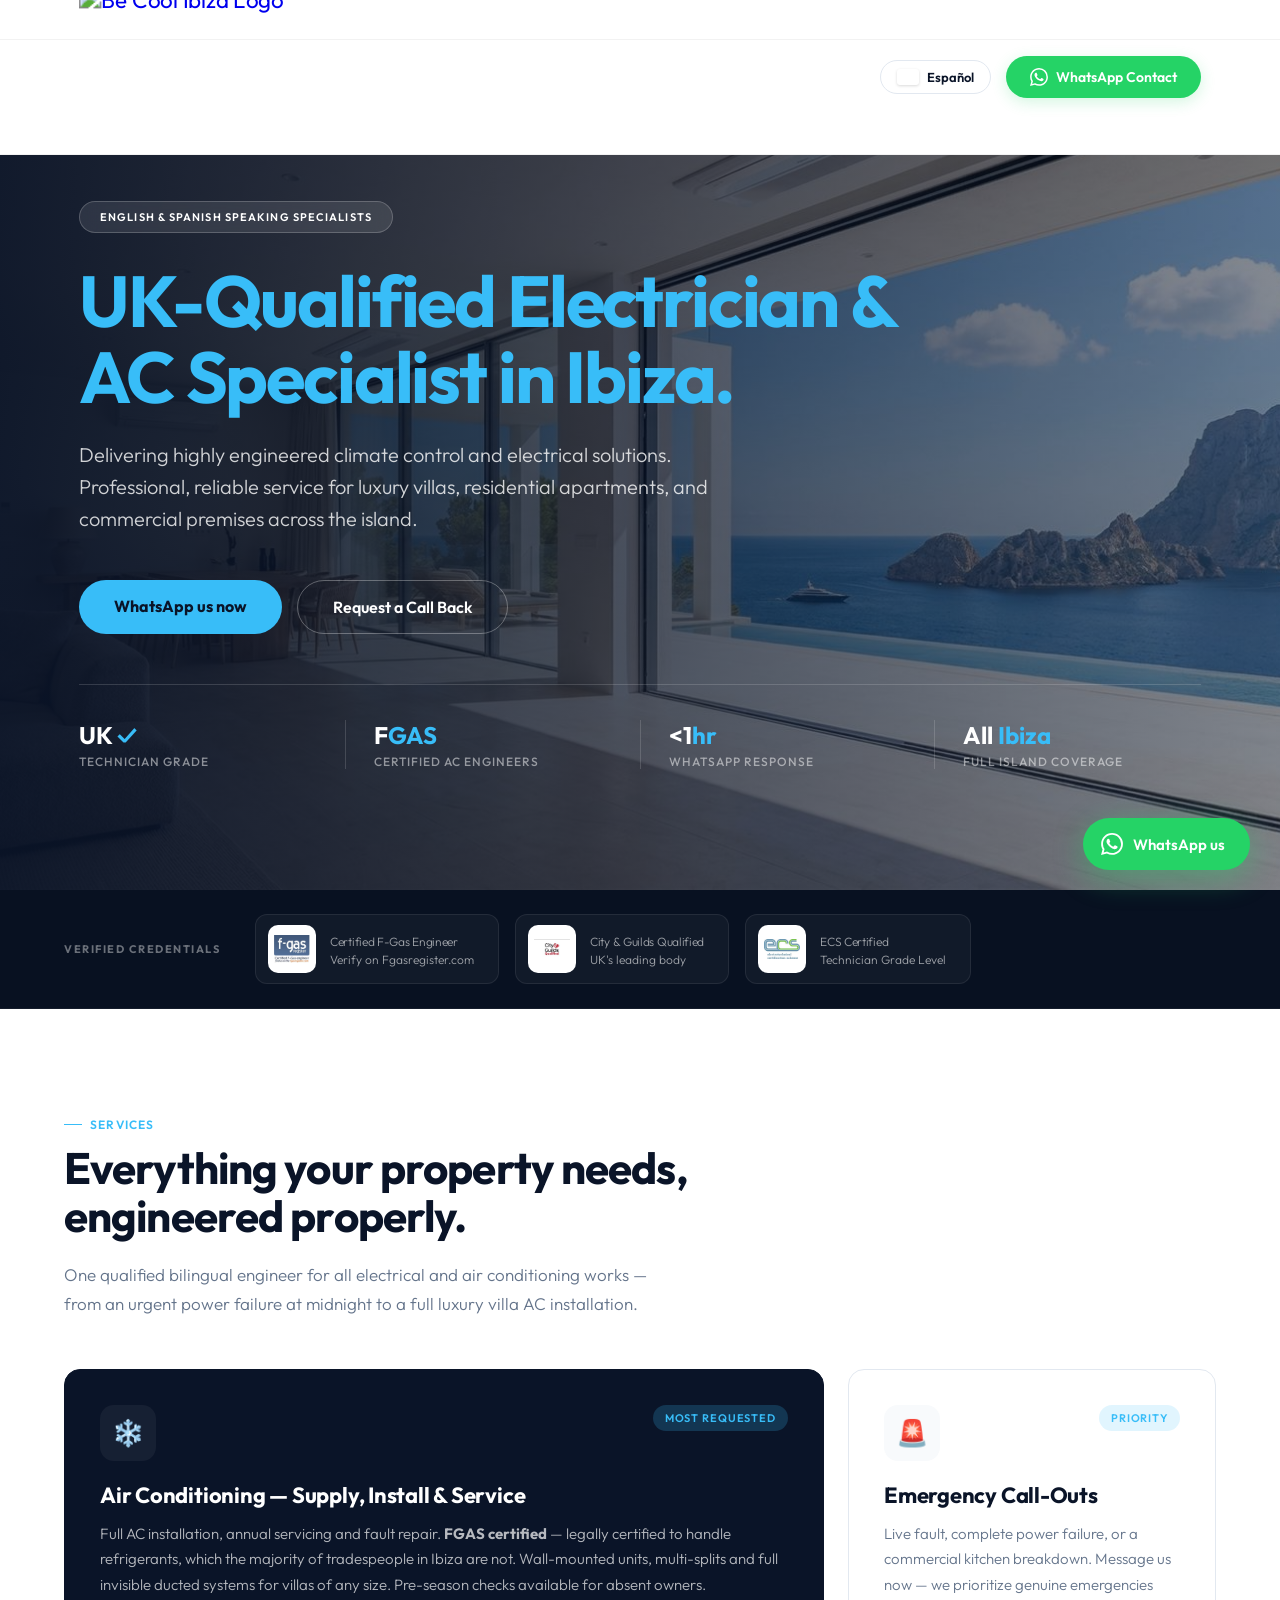
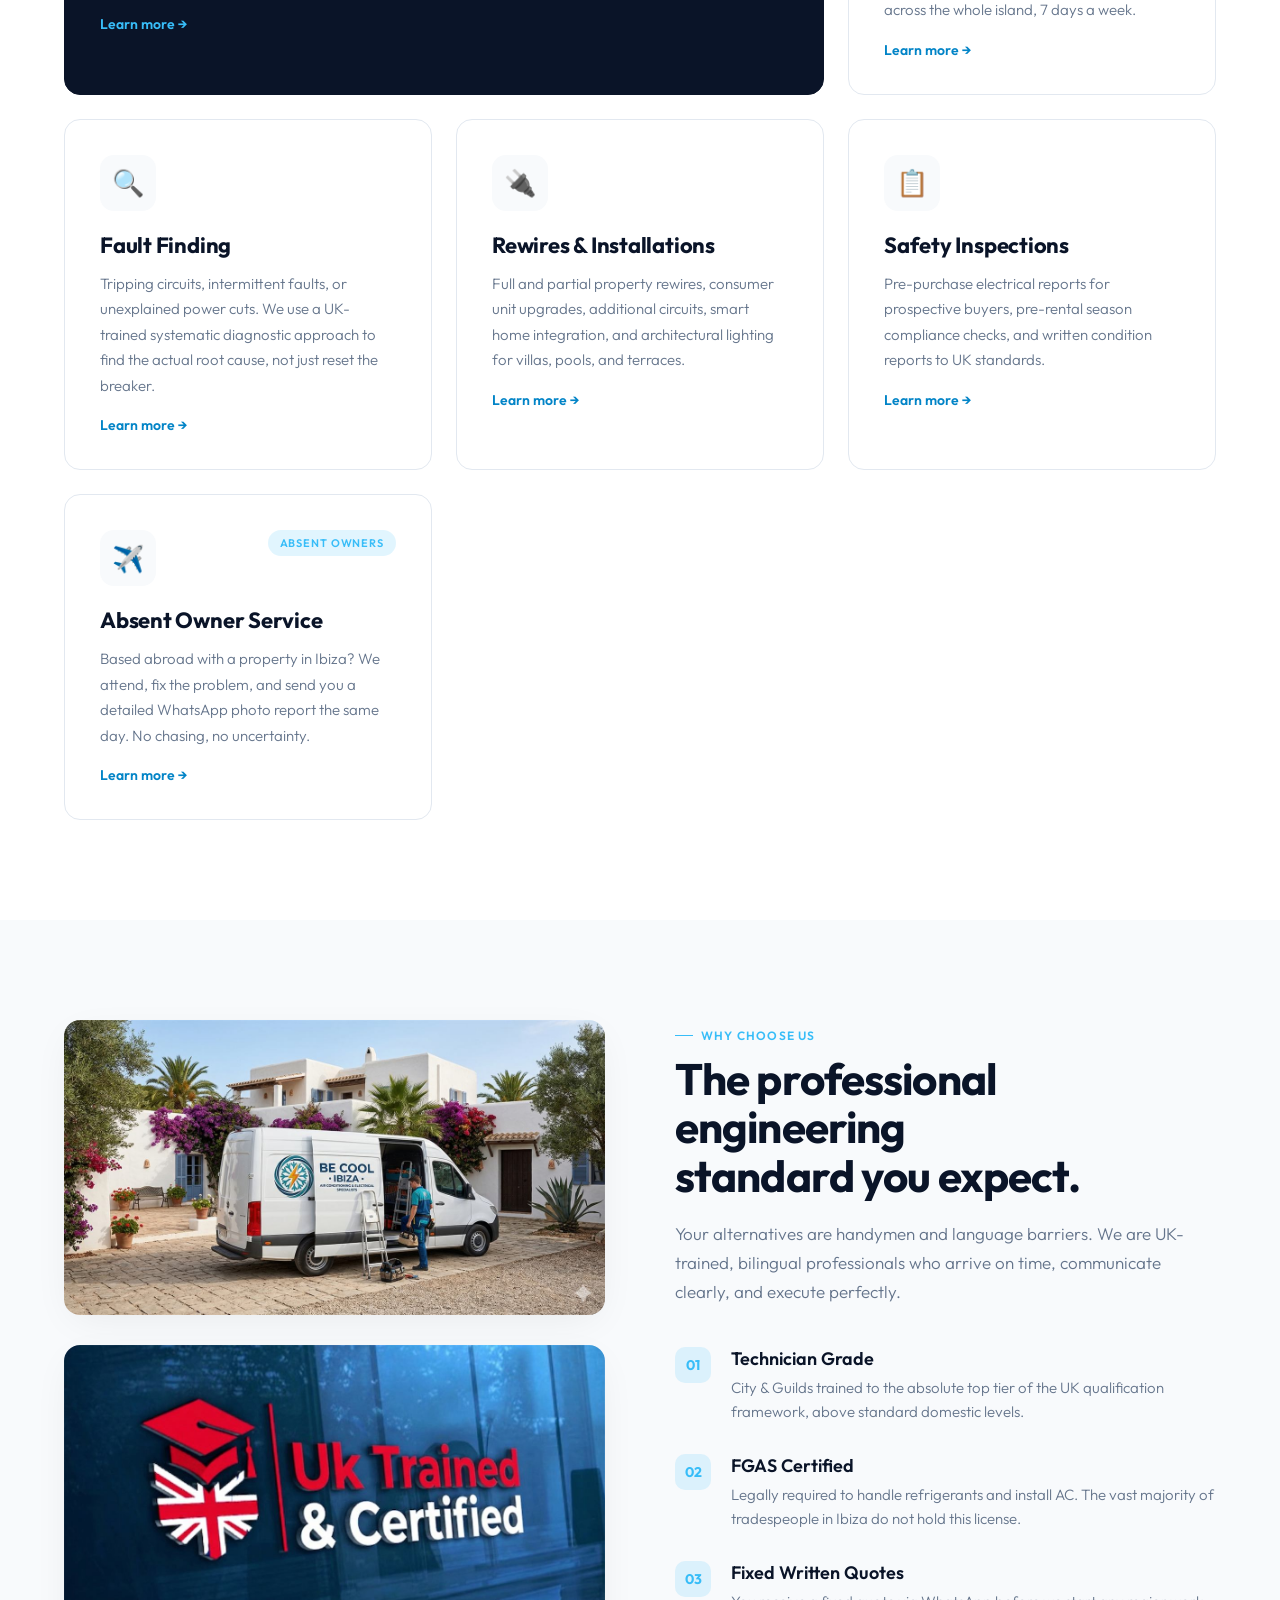
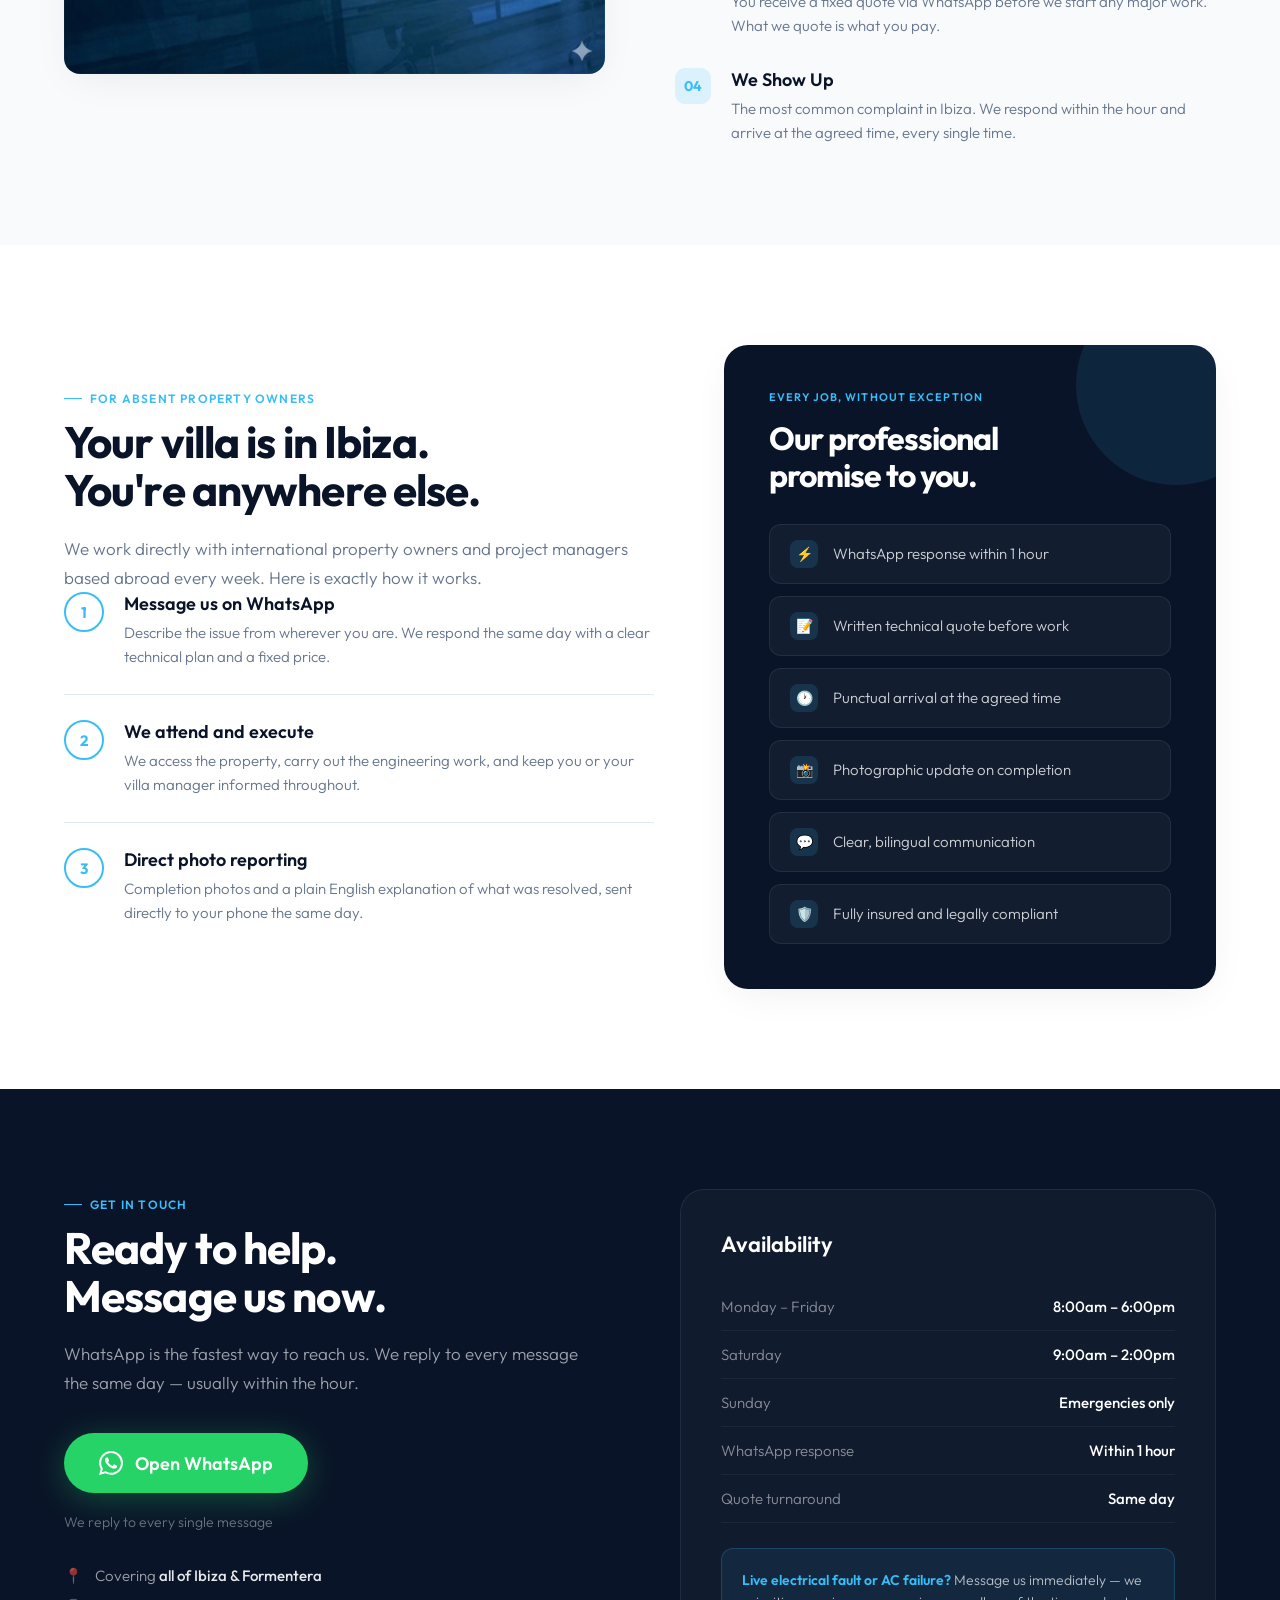
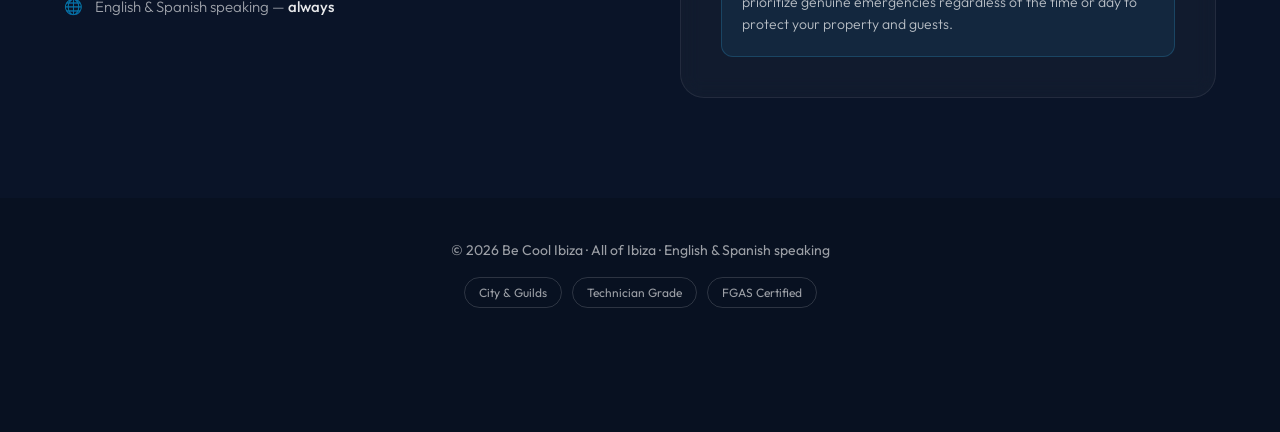
==== commit 4f5106c5: "Add files via upload" ====
--- a/index.html
+++ b/index.html
@@ -394,6 +394,12 @@
     .fcreds{display:flex;gap:10px;justify-content:center;flex-wrap:wrap;margin:14px 0}
     .fcred{border:1px solid rgba(255,255,255,.15);border-radius:100px;padding:4px 14px;font-size:12px}
     a.lang-current{text-decoration:none;color:var(--navy)}
+    .scard-more{display:inline-block;margin-top:18px;font-size:14px;font-weight:600;color:#0284C7;text-decoration:none}
+    .feature .scard-more{color:var(--sky)}
+    .scard-more:hover{text-decoration:underline}
+    .fservices{display:flex;flex-wrap:wrap;justify-content:center;gap:6px 20px;margin:14px 0}
+    .fservices a{color:rgba(255,255,255,.75);text-decoration:none;font-size:14px}
+    .fservices a:hover{color:var(--sky)}
 </style>
 <script type="application/ld+json">
 {
@@ -584,7 +590,8 @@
         <p class="scard-desc">
           <span class="en">Full AC installation, annual servicing and fault repair. <strong>FGAS certified</strong> — legally certified to handle refrigerants, which the majority of tradespeople in Ibiza are not. Wall-mounted units, multi-splits and full invisible ducted systems for villas of any size. Pre-season checks available for absent owners.</span>
           
-        </p>
+        </p>
+        <a class="scard-more" href="air-conditioning-ibiza/">Learn more →</a>
       </div>
       
       <div class="scard r d1">
@@ -598,7 +605,8 @@
         <p class="scard-desc">
           <span class="en">Live fault, complete power failure, or a commercial kitchen breakdown. Message us now — we prioritize genuine emergencies across the whole island, 7 days a week.</span>
           
-        </p>
+        </p>
+        <a class="scard-more" href="emergency-electrician-ibiza/">Learn more →</a>
       </div>
       
       <div class="scard r d2">
@@ -609,7 +617,8 @@
         <p class="scard-desc">
           <span class="en">Tripping circuits, intermittent faults, or unexplained power cuts. We use a UK-trained systematic diagnostic approach to find the actual root cause, not just reset the breaker.</span>
           
-        </p>
+        </p>
+        <a class="scard-more" href="electrician-ibiza/">Learn more →</a>
       </div>
       
       <div class="scard r">
@@ -620,7 +629,8 @@
         <p class="scard-desc">
           <span class="en">Full and partial property rewires, consumer unit upgrades, additional circuits, smart home integration, and architectural lighting for villas, pools, and terraces.</span>
           
-        </p>
+        </p>
+        <a class="scard-more" href="electrician-ibiza/">Learn more →</a>
       </div>
       
       <div class="scard r d1">
@@ -631,7 +641,8 @@
         <p class="scard-desc">
           <span class="en">Pre-purchase electrical reports for prospective buyers, pre-rental season compliance checks, and written condition reports to UK standards.</span>
           
-        </p>
+        </p>
+        <a class="scard-more" href="electrical-inspection-ibiza/">Learn more →</a>
       </div>
       
       <div class="scard r d2">
@@ -645,7 +656,8 @@
         <p class="scard-desc">
           <span class="en">Based abroad with a property in Ibiza? We attend, fix the problem, and send you a detailed WhatsApp photo report the same day. No chasing, no uncertainty.</span>
           
-        </p>
+        </p>
+        <a class="scard-more" href="villa-maintenance-absent-owners/">Learn more →</a>
       </div>
     </div>
   </div>
@@ -835,6 +847,13 @@
     <span class="fcred"><span class="en">Technician Grade</span></span>
     <span class="fcred">FGAS Certified</span>
   </div>
+  <nav class="fservices" aria-label="Services">
+    <a href="air-conditioning-ibiza/">Air Conditioning</a>
+    <a href="electrician-ibiza/">Electrician</a>
+    <a href="emergency-electrician-ibiza/">Emergency Call-Outs</a>
+    <a href="villa-maintenance-absent-owners/">Absent Owners</a>
+    <a href="electrical-inspection-ibiza/">Electrical Inspections</a>
+  </nav>
 </footer>
 
 <a class="float" href="https://wa.me/34637157722">
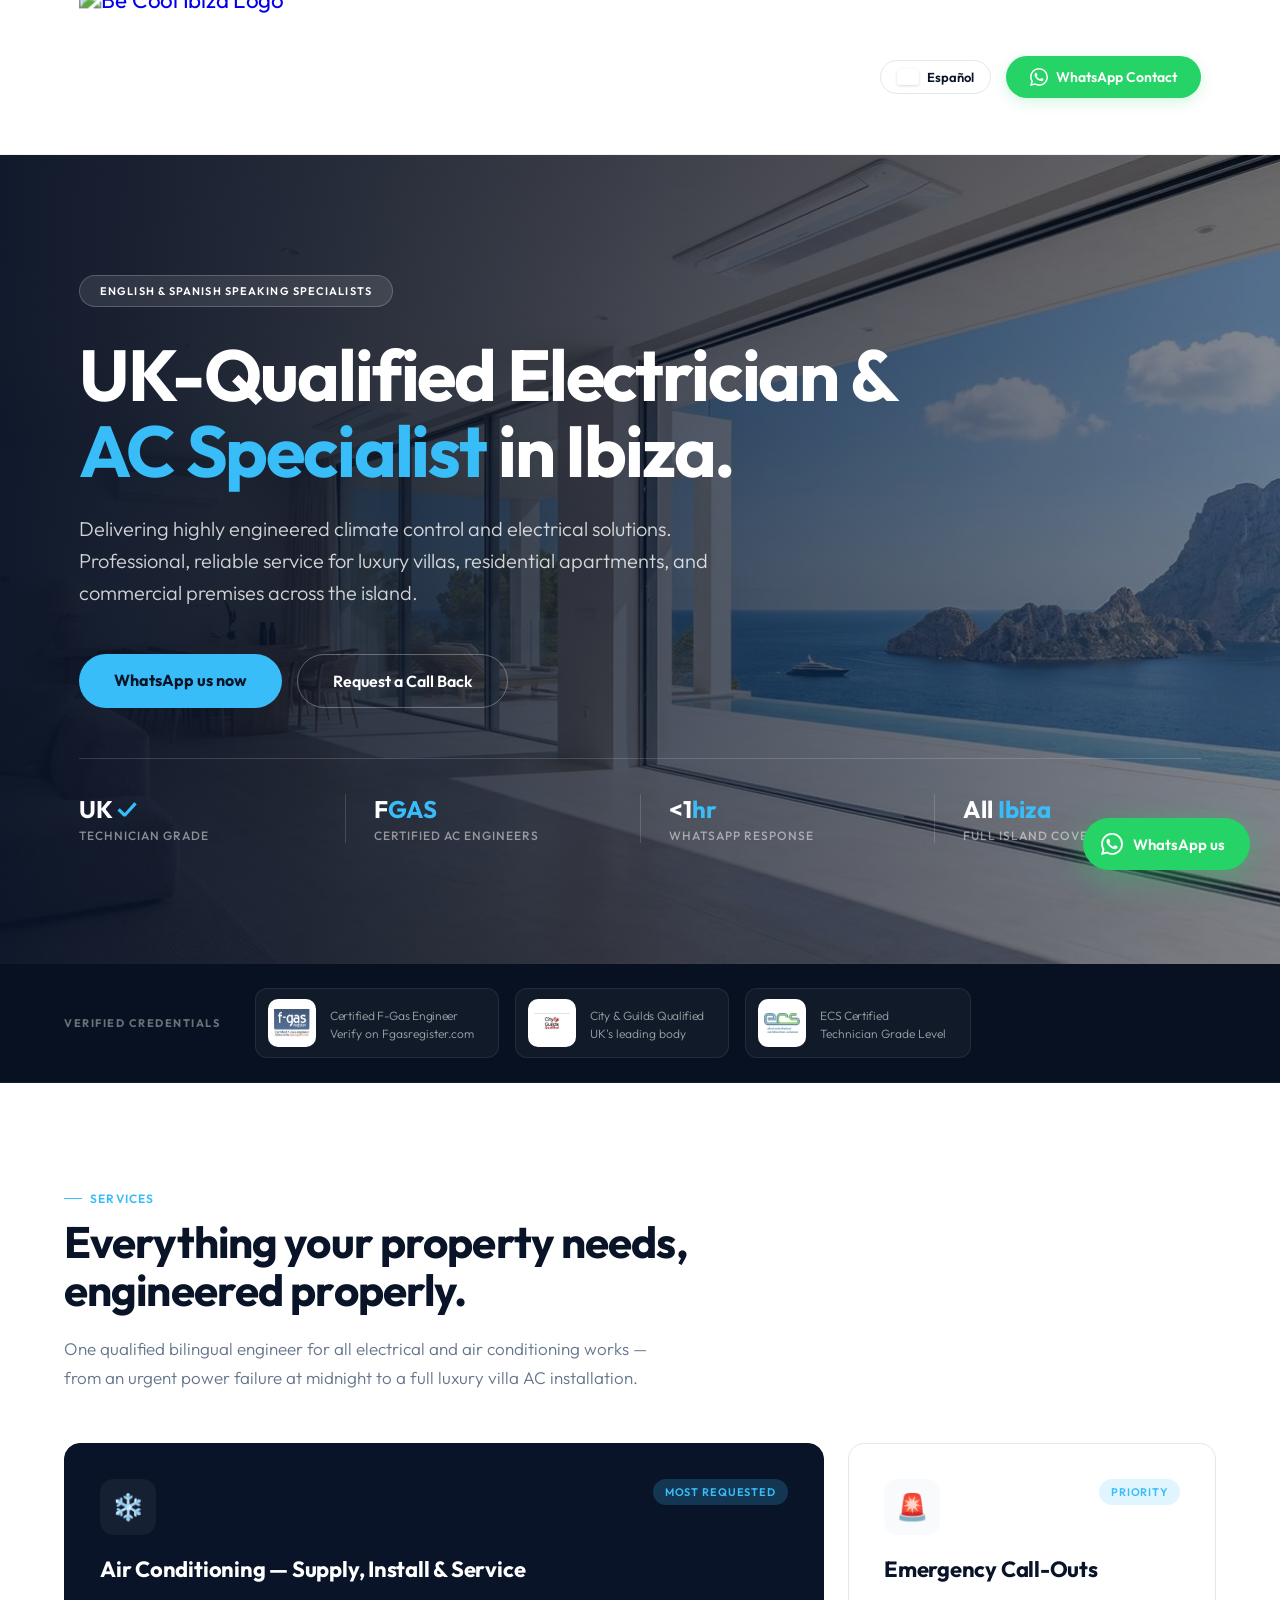
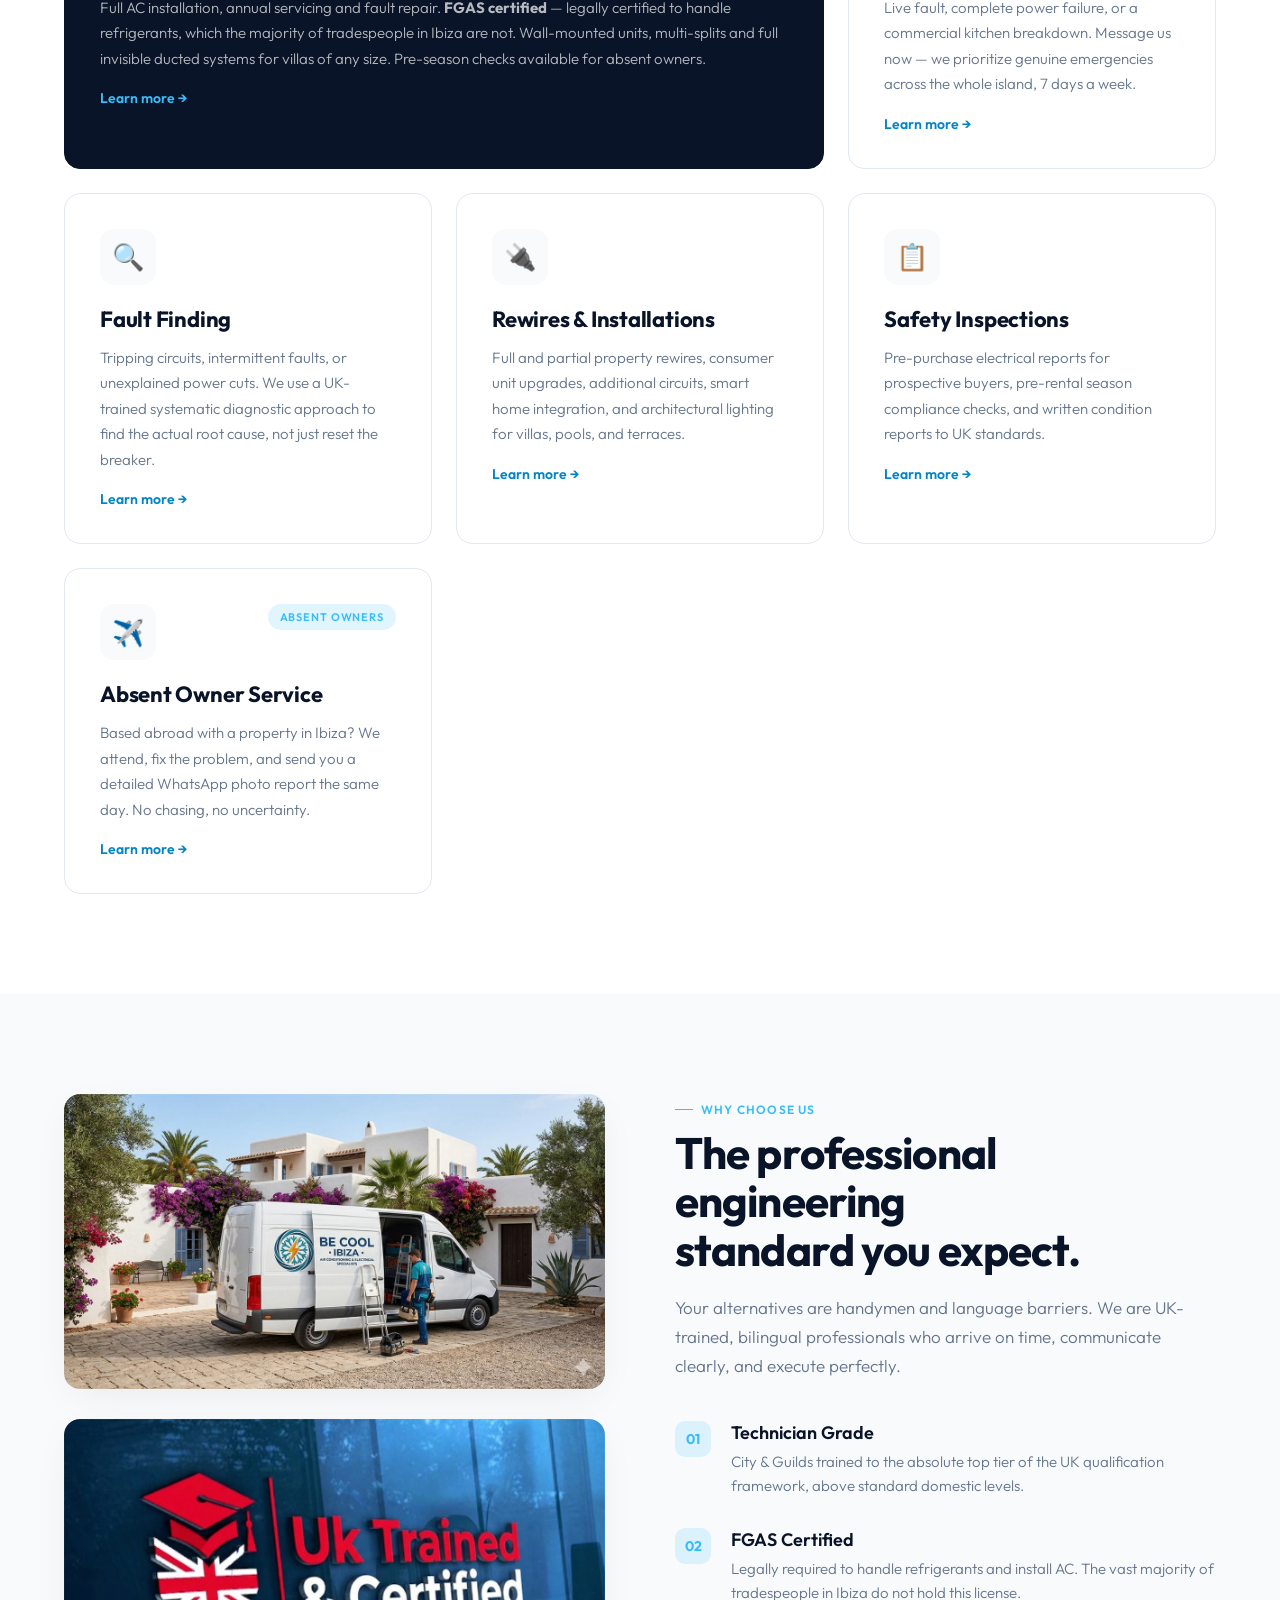
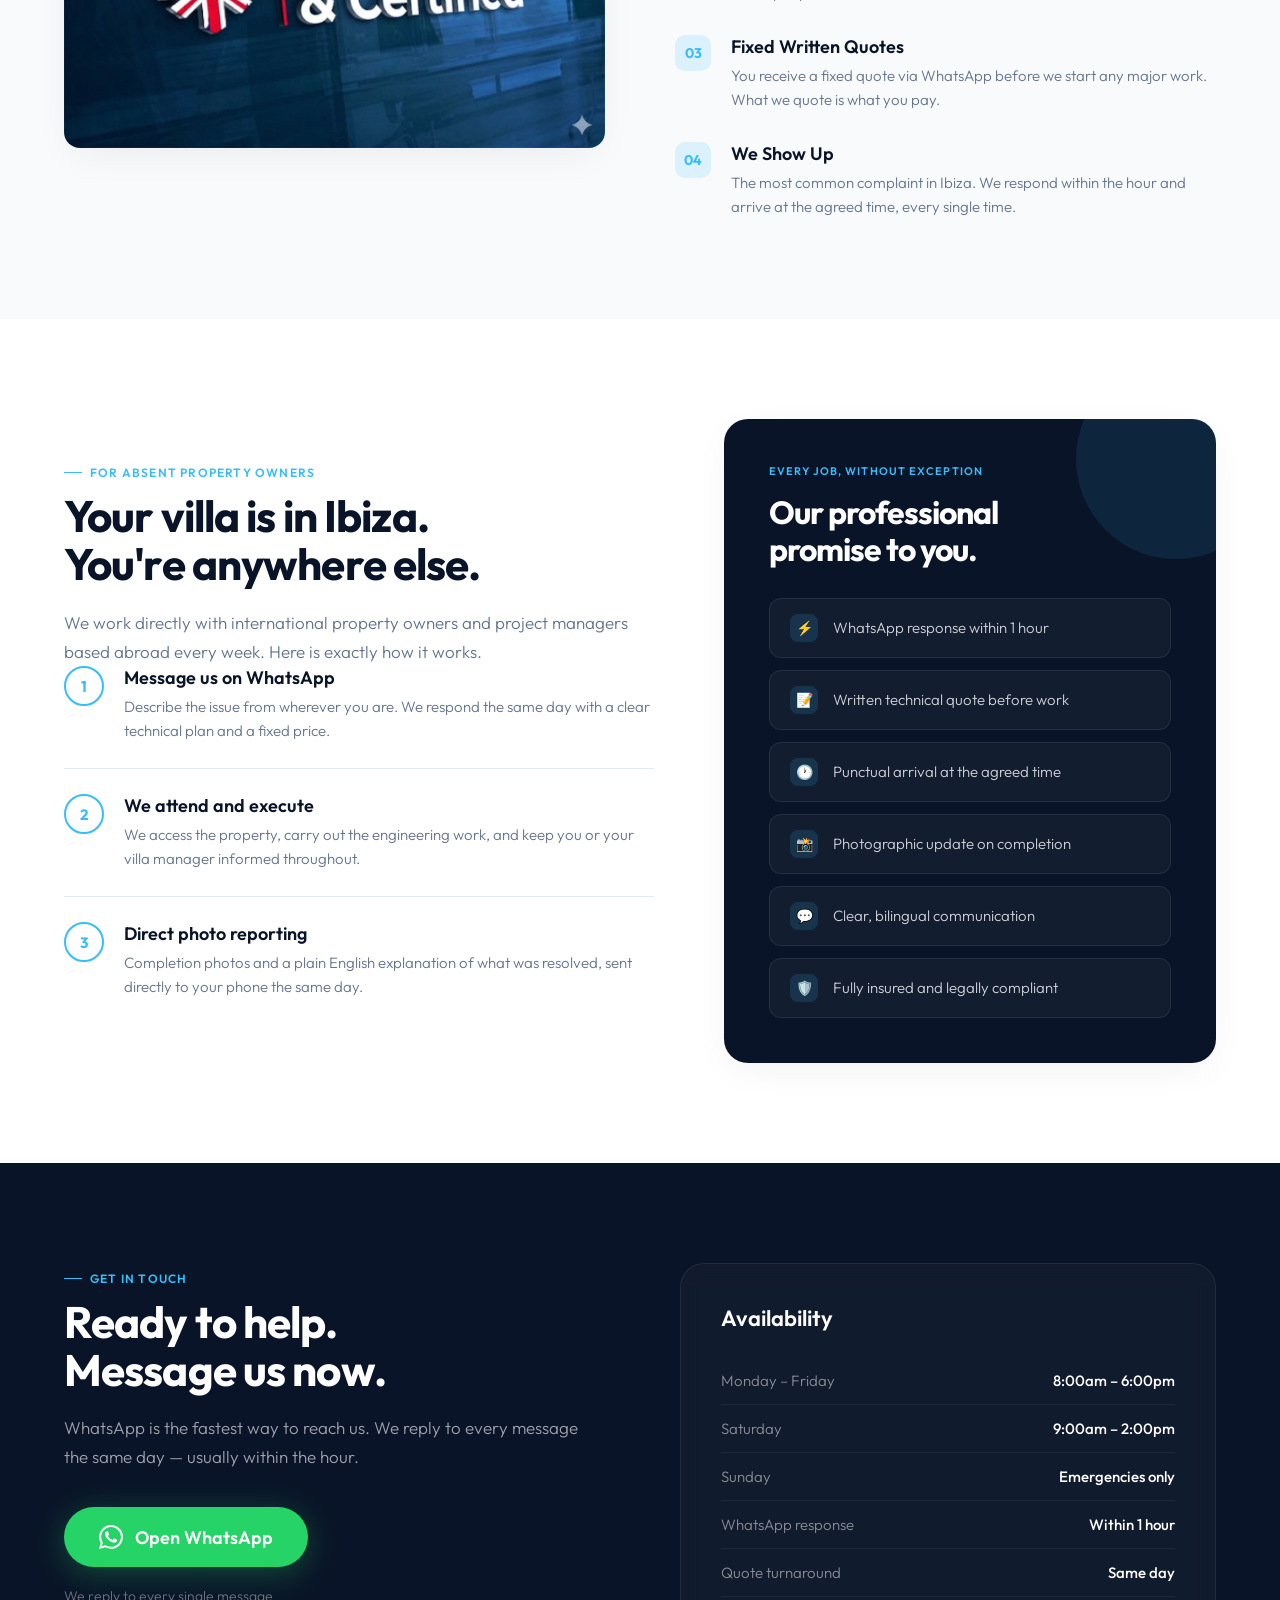
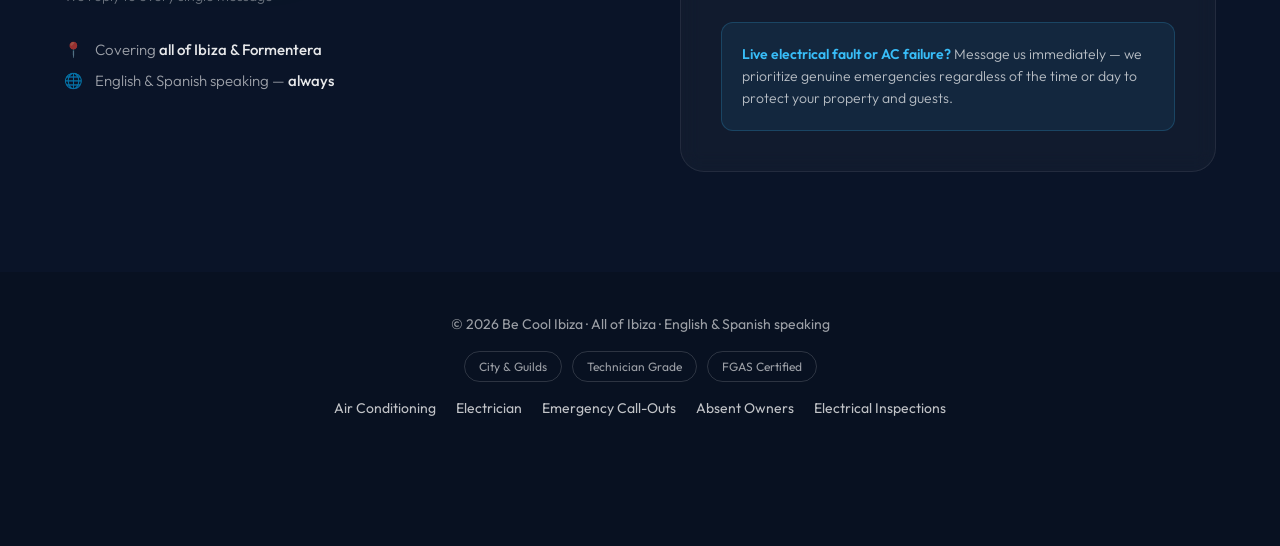
==== commit a9cbca26: "Add files via upload" ====
--- a/index.html
+++ b/index.html
@@ -400,6 +400,11 @@
     .fservices{display:flex;flex-wrap:wrap;justify-content:center;gap:6px 20px;margin:14px 0}
     .fservices a{color:rgba(255,255,255,.75);text-decoration:none;font-size:14px}
     .fservices a:hover{color:var(--sky)}
+    /* header height offset + headline colours */
+    .hero{margin-top:154px}
+    h1 > span.en, h1 > span.es{color:#fff}
+    h1 > span.en > span, h1 > span.es > span{color:var(--sky)}
+    @media(max-width:640px){.hero{margin-top:114px}}
 </style>
 <script type="application/ld+json">
 {
@@ -847,13 +852,13 @@
     <span class="fcred"><span class="en">Technician Grade</span></span>
     <span class="fcred">FGAS Certified</span>
   </div>
-  <nav class="fservices" aria-label="Services">
+  <div class="fservices" role="navigation" aria-label="Services">
     <a href="air-conditioning-ibiza/">Air Conditioning</a>
     <a href="electrician-ibiza/">Electrician</a>
     <a href="emergency-electrician-ibiza/">Emergency Call-Outs</a>
     <a href="villa-maintenance-absent-owners/">Absent Owners</a>
     <a href="electrical-inspection-ibiza/">Electrical Inspections</a>
-  </nav>
+  </div>
 </footer>
 
 <a class="float" href="https://wa.me/34637157722">
